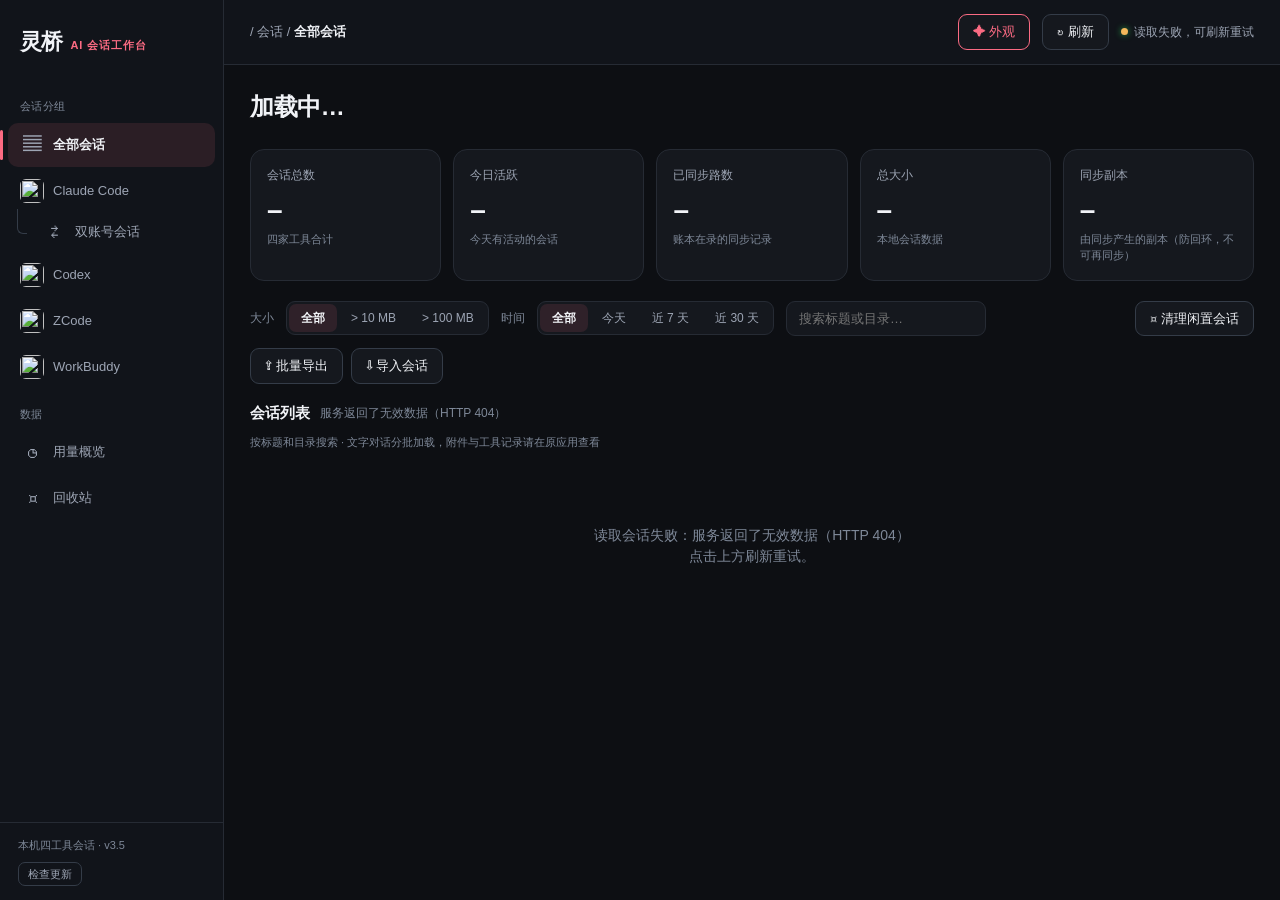
==== app/index.html @ a0358e5e "灵桥 3.5.0 公开版" ====
<!DOCTYPE html>
<html lang="zh-CN">
<head>
<meta charset="UTF-8">
<meta name="viewport" content="width=device-width, initial-scale=1.0">
<title>灵桥 · AI 会话工作台</title>
<style>
  :root {
    color-scheme: dark;
    --bg: #0d0f13; --bg2: #11141a; --card: #15181e; --card2: #1d222a;
    --border: #262b34; --border2: #343c48;
    --text: #f1f3f7; --text2: #9da5b4; --text3: #7e8898;
    --red: #fb6b83; --accent: #69aaff; --green: #52db8f; --orange: #f4b85b;
    --accent-soft: rgba(251,107,131,.11);
  }
  * { margin: 0; padding: 0; box-sizing: border-box; }
  body {
    background: var(--bg); color: var(--text);
    font: 14px/1.5 -apple-system, BlinkMacSystemFont, "SF Pro Text", "PingFang SC", "Helvetica Neue", sans-serif;
    height: 100vh; display: flex; overflow: hidden;
  }
  /* ===== 左侧导航 ===== */
  aside {
    width: 224px; flex-shrink: 0; background: var(--bg2);
    border-right: 1px solid var(--border); display: flex; flex-direction: column;
  }
  .logo {
    padding: 25px 20px 24px; font-size: 18px; font-weight: 700; letter-spacing: -.2px;
    display: flex; align-items: baseline; gap: 8px;
  }
  .logo .red { color: var(--red); font-size: 11px; font-weight: 700;
    letter-spacing: 1px; }
  .nav-sec { padding: 16px 20px 7px; font-size: 11px; color: var(--text3); letter-spacing: .4px; }
  .nav-item {
    display: flex; align-items: center; gap: 9px; margin: 1px 8px;
    padding: 10px 12px; min-height: 40px; border-radius: 10px; cursor: pointer;
    color: var(--text2); font-size: 13px; position: relative; user-select: none;
  }
  .nav-item:hover { background: var(--card); color: var(--text); }
  .nav-item.active { background: var(--accent-soft); color: var(--text); font-weight: 600; }
  .nav-item.active::before {
    content: ""; position: absolute; left: -8px; top: 7px; bottom: 7px;
    width: 3px; border-radius: 2px; background: var(--red);
  }
  .nav-item .dot { width: 7px; height: 7px; border-radius: 50%; flex-shrink: 0; }
  .nav-item .cnt { margin-left: auto; font-size: 11px; color: var(--text2); font-variant-numeric: tabular-nums; }
  .dot-claude { background: var(--orange); }
  .dot-codex { background: var(--green); }
  .dot-zcode { background: var(--accent); }
  .dot-workbuddy { background: #bf5af2; }
  .aside-foot {
    margin-top: auto; padding: 14px 18px; border-top: 1px solid var(--border);
    font-size: 11px; color: var(--text3);
  }
  .update-btn { display: block; margin-top: 8px; padding: 3px 9px; border-radius: 7px; cursor: pointer; font: inherit;
    background: transparent; color: var(--text2); border: 1px solid var(--border2); }
  .update-btn:hover { color: var(--text); border-color: var(--text2); }
  .update-btn.has-update { color: var(--red); border-color: var(--red); }
  /* ===== 用量页：与会话列表共享主题 ===== */
  #page-usage { display: none; }
  body.view-usage #page-usage { display: block; }
  body.view-usage #page-sessions { display: none; }
  #page-trash { display: none; }
  body.view-trash #page-trash { display: block; }
  body.view-trash #page-sessions, body.view-trash #page-usage { display: none; }
  /* 插件页：plugins/<文件夹>/ 里装了插件才出现 */
  #plugin-nav { display: contents; }
  .plugin-page { display: none; }
  body.view-plugin #page-sessions { display: none; }
  body.view-plugin .plugin-page.on { display: block; }
  #page-accounts { display: none; }
  body.view-accounts #page-accounts { display: block; }
  body.view-accounts #page-sessions { display: none; }
  .exp-btn { flex-shrink: 0; font-size: 12px; padding: 4px 10px; border-radius: 8px; cursor: pointer; font-family: inherit;
    background: var(--card2); color: var(--text2); border: 1px solid var(--border2); white-space: nowrap; }
  .exp-btn:hover:not(:disabled) { border-color: var(--text2); color: var(--text); }
  .exp-btn:disabled { opacity: .4; cursor: not-allowed; }
  .transfer-buttons { display: flex; gap: 8px; flex-wrap: wrap; }
  .nav-item.plugin-nav-off { opacity: .45; }
  .nav-item.nav-sub { margin-left: 30px; min-height: 32px; padding-top: 6px; padding-bottom: 6px; font-size: 12.5px; }
  .nav-item.nav-sub::after { content: ""; position: absolute; left: -13px; top: -6px; height: calc(50% + 6px); width: 9px;
    border-left: 1px solid var(--border2); border-bottom: 1px solid var(--border2); border-bottom-left-radius: 6px; }
  @media (max-width: 720px) { .nav-item.nav-sub { margin-left: 20px; } .nav-item.nav-sub::after { left: -10px; width: 6px; } }
  .tbtn.disabled { opacity: .4; cursor: not-allowed; }
  button.tbtn { font-family: inherit; }
  .detail-actions { display: flex; gap: 9px; align-items: center; padding-top: 12px; color: var(--text2); font-size: 12px; }
  .inline-error { color: #ff9f0a; font-size: 12px; margin: 8px 0; }
  .trash-row { padding: 15px 16px; display: flex; gap: 12px; align-items: center; }
  .trash-row .row-main { white-space: normal; }
  body.view-usage, body.view-usage main { background: var(--bg); }
  body.view-usage .topbar { background: var(--bg2); border-bottom-color: var(--border); }
  body.view-usage .crumb, body.view-usage .status { color: var(--text2); }
  body.view-usage .content { color: var(--text); }
  .mt-head { display: flex; align-items: center; gap: 12px; margin-bottom: 20px; }
  .mt-title { font-size: 24px; line-height: 1.3; font-weight: 700; color: var(--text); letter-spacing: -.4px; }
  .mt-upd { margin-left: auto; font-size: 11.5px; color: var(--text2); }
  .mt-refresh {
    width: 32px; height: 32px; border-radius: 9px; border: 1px solid var(--border);
    background: transparent; color: var(--red); font-size: 15px; cursor: pointer;
  }
  .mt-refresh:hover { background: var(--accent-soft); }
  .mt-tabs {
    display: flex; gap: 4px; padding: 4px; margin-bottom: 18px;
    background: var(--card); border: 1px solid var(--border); border-radius: 12px;
  }
  .mt-tab {
    flex: 1; height: 34px; border-radius: 8px; font-size: 13px; cursor: pointer;
    color: var(--text2); user-select: none; display: flex; align-items: center;
    justify-content: center; gap: 5px;
  }
  .mt-tab.active {
    background: var(--accent-soft); color: var(--text); font-weight: 600;
    box-shadow: inset 0 0 0 1px rgba(251,107,131,.22);
  }
  .mt-panel {
    background: var(--card);
    border: 1px solid var(--border); border-radius: 14px;
    padding: 16px 18px; margin-bottom: 12px;
  }
  .mt-phead { display: flex; align-items: center; gap: 6px; margin-bottom: 10px; }
  .mt-phead .p-icon { color: var(--red); font-size: 12px; }
  .mt-phead .p-title { font-size: 14px; font-weight: 600; }
  .mt-phead .p-badge {
    margin-left: auto; font-size: 11px; color: var(--text2); padding: 3px 9px;
    background: var(--card2); border-radius: 99px; white-space: nowrap;
  }
  .mt-kpis { display: grid; grid-template-columns: repeat(4, minmax(0, 1fr)); gap: 12px; margin-bottom: 18px; }
  .mt-kpi { cursor: default; min-height: 116px; margin-bottom: 0; }
  .mt-kpi .k-top { display: flex; align-items: center; gap: 4px; font-size: 12px; color: var(--text2); }
  .mt-kpi .k-icon { color: var(--red); font-size: 10.5px; }
  .mt-kpi .k-value { font-size: 28px; line-height: 1.25; font-weight: 700; margin-top: 8px;
    font-variant-numeric: tabular-nums; white-space: nowrap; }
  .mt-kpi .k-sub { font-size: 11px; color: var(--text3); margin-top: 4px; white-space: nowrap; }
  .mt-grad-text { color: var(--text); }
  .mt-strip { display: flex; gap: 2px; height: 7px; }
  .mt-strip i { display: block; height: 100%; min-width: 2px; }
  .mt-strip-wrap { border-radius: 99px; overflow: hidden; }
  .mt-mrow { margin-top: 11px; }
  .mt-mhead { display: flex; align-items: center; gap: 6px; font-size: 13px; }
  .mt-mhead .m-dot { width: 7px; height: 7px; border-radius: 50%; flex-shrink: 0; }
  .mt-mhead .m-name { font-weight: 500; overflow: hidden; text-overflow: ellipsis; white-space: nowrap; }
  .mt-src { font-size: 9.5px; border-radius: 5px; padding: 1px 6px; flex-shrink: 0;
    background: var(--card2); color: var(--text2); }
  .mt-mhead .m-val { margin-left: auto; font-variant-numeric: tabular-nums;
    font-weight: 600; white-space: nowrap; }
  .mt-mhead .m-pct { width: 42px; text-align: right; font-size: 11.5px; color: var(--text2);
    font-variant-numeric: tabular-nums; flex-shrink: 0; }
  .mt-mbody { display: flex; align-items: center; gap: 8px; margin-top: 5px; padding-left: 13px; }
  .mt-mbar { flex: 1; height: 5px; background: var(--bg); border-radius: 99px; overflow: hidden; }
  .mt-mbar i { display: block; height: 100%; border-radius: 99px; }
  .mt-msub { font-size: 11px; color: var(--text2); font-variant-numeric: tabular-nums;
    white-space: nowrap; }
  .mt-more { display: block; margin-left: auto; margin-top: 10px; font-size: 11.5px;
    color: var(--red); background: none; border: none; cursor: pointer; }
  .mt-qline { display: flex; align-items: center; gap: 8px; margin-top: 10px; cursor: pointer; }
  .mt-qline .q-label { width: 84px; font-size: 12.5px; flex-shrink: 0; }
  .mt-slim { flex: 1; height: 6px; background: var(--bg); border-radius: 99px; overflow: hidden; }
  .mt-slim i { display: block; height: 100%; border-radius: 99px;
    transition: width .5s cubic-bezier(.2,.8,.3,1); }
  .mt-qline .q-pct { width: 76px; text-align: right; font-size: 12px; font-weight: 600;
    font-variant-numeric: tabular-nums; flex-shrink: 0; }
  .mt-qline .q-reset { width: 118px; text-align: right; font-size: 11px; color: var(--text2);
    flex-shrink: 0; white-space: nowrap; overflow: hidden; text-overflow: ellipsis; }
  .mt-inf { height: 6px; border-radius: 99px; flex: 1;
    background: linear-gradient(90deg,#7c5cff,#ff3d7f,#ff9ec4); }
  .mt-chips { display: flex; gap: 6px; flex-wrap: wrap; margin-bottom: 9px; }
  .mt-chip {
    font-size: 12.5px; color: var(--text2); padding: 6px 12px; border-radius: 9px;
    border: 1px solid var(--border); background: transparent; cursor: pointer;
  }
  .mt-chip.active {
    background: var(--accent-soft); color: var(--text); font-weight: 600;
    border-color: rgba(251,107,131,.28);
  }
  .mt-monthpick { display: flex; align-items: center; gap: 10px; font-size: 13px;
    font-weight: 600; margin-bottom: 9px; font-variant-numeric: tabular-nums; }
  .mt-monthpick button {
    width: 28px; height: 28px; border-radius: 8px; border: 1px solid var(--border);
    background: transparent; color: var(--red); cursor: pointer; font-size: 12px;
  }
  .mt-monthpick button:disabled { opacity: .3; cursor: default; }
  .mt-stat-big { font-size: 24px; font-weight: 700; font-variant-numeric: tabular-nums; }
  .mt-stat-lbl { font-size: 11px; color: var(--text2); }
  .mt-stat-row { display: flex; gap: 18px; align-items: baseline; flex-wrap: wrap; }
  .mt-stat-v { font-size: 15px; font-weight: 600; font-variant-numeric: tabular-nums; }
  .mt-dim { color: var(--text2); }
  .mt-note { font-size: 11px; color: var(--text3); margin-top: 8px; }
  .mt-table { width: 100%; border-collapse: collapse; margin-top: 6px; font-size: 13px; }
  .mt-table td { padding: 7px 0; border-bottom: 1px solid rgba(255,255,255,.055); }
  .mt-table td:last-child { text-align: right; color: var(--text2); font-variant-numeric: tabular-nums; }
  .mt-table tr:last-child td { border: 0; }
  .mt-two { display: grid; grid-template-columns: minmax(0, 1fr) minmax(0, 1fr); gap: 12px; align-items: stretch; }
  .mt-two .mt-panel { margin-bottom: 0; height: 100%; }
  /* 热力图 */
  .mt-heat { overflow-x: auto; }
  .mt-heat-inner { display: inline-flex; gap: 2px; }
  .mt-heat-wlabel { display: flex; flex-direction: column; gap: 2px; margin-right: 2px; }
  .mt-heat-wlabel span { height: 11px; font-size: 9.5px; color: var(--text2); line-height: 11px; }
  .mt-heat-col { display: flex; flex-direction: column; gap: 2px; }
  .mt-heat-cell { width: 11px; height: 11px; border-radius: 2px; background: rgba(255,255,255,.05); }
  .mt-heat-mlabels { display: inline-flex; gap: 2px; margin-bottom: 4px; }
  .mt-heat-mlabels span { width: 13px; font-size: 10px; color: var(--text2); }
  /* 柱状/曲线 */
  .mt-bars { display: flex; align-items: flex-end; gap: 2px; height: 118px; }
  .mt-bars .bar { flex: 1; border-radius: 2px 2px 0 0; min-height: 2px; cursor: pointer;
    background: rgba(251,107,131,.38); position: relative; }
  .mt-bars .bar:hover { background: rgba(251,107,131,.65); }
  .mt-bars .bar.sel { background: linear-gradient(180deg,var(--red),var(--red)); }
  .mt-bars .bar.today { outline: 1px solid rgba(255,255,255,.5); }
  .mt-hours { display: flex; align-items: flex-end; gap: 2px; height: 82px; }
  .mt-hours .bar { flex: 1; border-radius: 2px 2px 0 0; min-height: 2px;
    background: rgba(251,107,131,.48); }
  .mt-dayhead { display: flex; align-items: center; gap: 7px; }
  .mt-dayhead .d-date { font-size: 15px; font-weight: 600; font-variant-numeric: tabular-nums; }
  .mt-dayhead .d-wd { font-size: 12.5px; color: var(--text2); }
  .mt-today-pill {
    font-size: 11px; font-weight: 600; color: #fff; padding: 2px 7px; border-radius: 99px;
    background: var(--accent-soft); color: var(--red);
  }
  .mt-iconbtn {
    width: 26px; height: 26px; border-radius: 8px; border: 1px solid var(--border);
    background: transparent; color: var(--red); cursor: pointer;
  }
  .mt-iconbtn:disabled { opacity: .35; cursor: default; }
  .mt-parts { display: flex; flex-direction: column; gap: 4px; }
  .mt-part { display: flex; align-items: center; gap: 6px; font-size: 11.5px; color: var(--text2); }
  .mt-part .dot { width: 6px; height: 6px; border-radius: 50%; }
  .mt-part b { color: var(--text); font-variant-numeric: tabular-nums; min-width: 52px;
    text-align: right; margin-left: auto; }
  .mt-legend { display: flex; gap: 10px; font-size: 11px; color: var(--text2); margin-top: 6px; }
  .mt-legend .dot { display: inline-block; width: 6px; height: 6px; border-radius: 50%;
    margin-right: 4px; }
  .mt-divider { border: 0; border-top: 1px solid var(--border); margin: 4px 0; }
  .mt-wrow { margin-top: 13px; }
  .mt-whead { display: flex; align-items: baseline; gap: 6px; font-size: 13px; }
  .mt-whead .w-remain { font-size: 11px; color: var(--text2); }
  .mt-whead .w-pct { margin-left: auto; font-weight: 600; font-variant-numeric: tabular-nums; }
  .mt-whead .w-pct.inf { color: #6bccf2; }
  .mt-wrow .mt-slim { margin-top: 5px; }
  .mt-wfoot { display: flex; justify-content: space-between; font-size: 11px; color: var(--text2);
    margin-top: 4px; }
  .mt-plan {
    font-size: 11px; color: var(--text2); padding: 3px 9px; border-radius: 7px;
    background: var(--card2);
  }
  details.mt-det summary { cursor: pointer; color: var(--text2); font-size: 12px; margin-top: 8px; }
  /* ===== 主区 ===== */
  main { flex: 1; display: flex; flex-direction: column; min-width: 0; }
  .topbar {
    display: flex; align-items: center; gap: 14px; padding: 14px 26px; min-height: 60px;
    border-bottom: 1px solid var(--border); background: var(--bg2); flex-shrink: 0;
  }
  .crumb { font-size: 13px; color: var(--text2); }
  .crumb b { color: var(--text); font-weight: 600; }
  .top-right { margin-left: auto; display: flex; align-items: center; gap: 12px; }
  .btn {
    background: var(--card); border: 1px solid var(--border2); color: var(--text);
    border-radius: 9px; padding: 7px 14px; font-size: 13px; cursor: pointer;
  }
  .btn:hover { background: var(--card2); }
  .status { font-size: 12px; color: var(--text2); display: flex; align-items: center; gap: 6px; }
  .status .ok { width: 7px; height: 7px; border-radius: 50%; background: var(--green);
    box-shadow: 0 0 6px rgba(48,209,88,.7); }
  .usage-settings-form { display:grid; gap:10px; max-height:360px; overflow:auto; }
  .usage-provider-row { display:grid; grid-template-columns:110px 1fr; gap:10px; align-items:center; }
  .usage-provider-row label { color:var(--text); font-size:12px; }
  .usage-provider-row input { width:100%; background:var(--card); color:var(--text); border:1px solid var(--border2); border-radius:8px; padding:8px 10px; font:inherit; }
  .usage-provider-row small { grid-column:2; color:var(--text3); font-size:11px; margin-top:-6px; }
  .usage-settings-note { color:var(--text2); font-size:11px; line-height:1.6; margin-top:9px; }
  /* 内容滚动区 */
  .content { flex: 1; overflow-y: auto; padding: 26px 26px 40px; }
  .headline { font-size: 24px; line-height: 1.3; font-weight: 700; letter-spacing: -.4px; }
  .headline .num { font-variant-numeric: tabular-nums; }
  .subline { font-size: 12px; color: var(--text2); margin: 7px 0 20px; }
  .subline b { color: var(--text); }
  /* KPI 卡片墙 */
  #page-sessions { display: grid; grid-template-columns: repeat(5, minmax(0, 1fr)); column-gap: 12px; align-items: start; }
  #page-sessions > :not(.kpis) { grid-column: 1 / -1; }
  .kpis, .kpis.row2 { display: contents; }
  .kpi {
    background: var(--card); border: 1px solid var(--border); border-radius: 14px;
    padding: 16px 16px; min-height: 116px; min-width: 0;
  }
  .kpi .k-label { font-size: 12px; color: var(--text2); display: flex; align-items: center; gap: 7px; }
  .kpi .k-label .dot { width: 7px; height: 7px; border-radius: 50%; }
  .kpi .k-value { font-size: 28px; line-height: 1.25; font-weight: 700; margin-top: 8px; white-space: nowrap;
    font-variant-numeric: tabular-nums; }
  .kpi .k-sub { font-size: 11px; line-height: 1.45; color: var(--text3); margin-top: 5px; overflow: hidden; display: -webkit-box; -webkit-box-orient: vertical; -webkit-line-clamp: 2; }
  /* 筛选行 */
  .filters { display: flex; align-items: center; gap: 12px; flex-wrap: wrap;
    margin: 20px 0 14px; }
  .filters label { font-size: 12px; color: var(--text3); }
  .chips { display: inline-flex; background: var(--card); border: 1px solid var(--border);
    border-radius: 9px; padding: 2px; gap: 2px; }
  .chip {
    padding: 5px 12px; border-radius: 7px; font-size: 12px; cursor: pointer;
    color: var(--text2); user-select: none; white-space: nowrap;
  }
  .chip.active { background: var(--accent-soft); color: var(--text); font-weight: 600; }
  .search input {
    background: var(--card); color: var(--text); border: 1px solid var(--border);
    border-radius: 9px; padding: 7px 12px; font-size: 13px; outline: none; width: 200px;
  }
  .search input:focus { border-color: var(--red); box-shadow: 0 0 0 3px var(--accent-soft); }
  /* 会话列表 */
  .sec-title { font-size: 15px; font-weight: 700; margin: 4px 0 10px;
    display: flex; align-items: center; gap: 10px; }
  .sec-title .hint { font-size: 12px; color: var(--text3); font-weight: 400; }
  .group-label { font-size: 11px; color: var(--text3); padding: 10px 4px 4px; }
  .row {
    background: var(--card); border: 1px solid var(--border); border-radius: 12px;
    margin: 8px 0; overflow: hidden; transition: border-color .15s ease;
  }
  .row.mirror { opacity: .5; }
  .row-head {
    display: flex; align-items: center; gap: 12px; padding: 14px 16px; cursor: pointer;
  }
  .row:hover { border-color: var(--border2); }
  .row-head:hover { background: rgba(255,255,255,.02); }
  .tool-badge {
    flex-shrink: 0; font-size: 11px; padding: 2px 8px; border-radius: 6px; font-weight: 600;
  }
  .tb-claude { background: rgba(255,159,10,.15); color: var(--orange); }
  .tb-codex  { background: rgba(48,209,88,.15); color: var(--green); }
  .tb-zcode  { background: rgba(10,132,255,.15); color: var(--accent); }
  .tb-workbuddy { background: rgba(191,90,242,.15); color: #bf5af2; }
  .row-main { flex: 1; min-width: 0; }
  .row-title { font-size: 14px; font-weight: 600; white-space: nowrap;
    overflow: hidden; text-overflow: ellipsis; }
  .row-sub { font-size: 12px; color: var(--text3); margin-top: 2px;
    white-space: nowrap; overflow: hidden; text-overflow: ellipsis; }
  .sync-to { display: flex; align-items: center; gap: 6px; flex-shrink: 0; }
  .sync-to .lbl { font-size: 12px; color: var(--text3); }
  .tbtn {
    font-size: 12px; padding: 4px 11px; border-radius: 8px; cursor: pointer;
    background: var(--card2); color: var(--text2); border: 1px solid var(--border2);
    display: flex; align-items: center; gap: 5px; user-select: none;
  }
  .tbtn:hover:not(.done):not(.busy) { border-color: var(--text2); color: var(--text); }
  .tbtn .dot { width: 7px; height: 7px; border-radius: 50%; }
  .tbtn.done {
    background: rgba(48,209,88,.12); color: var(--green);
    border-color: rgba(48,209,88,.35); cursor: default;
  }
  .tbtn.busy { opacity: .6; cursor: wait; }
  .mirror-tag {
    font-size: 11px; color: var(--text3); border: 1px dashed var(--border2);
    padding: 3px 9px; border-radius: 8px; flex-shrink: 0;
  }
  .row-size { font-size: 12px; color: var(--text2); width: 76px; text-align: right;
    flex-shrink: 0; font-variant-numeric: tabular-nums; }
  .del-btn {
    flex-shrink: 0; width: 28px; height: 28px; border-radius: 8px; border: none;
    background: transparent; color: var(--text3); font-size: 14px; cursor: pointer;
    display: flex; align-items: center; justify-content: center;
  }
  .del-btn:hover { background: rgba(255,69,58,.14); color: #ff453a; }
  /* 详情 */
  .detail { border-top: 1px solid var(--border); padding: 14px 16px; display: none;
    max-height: 480px; overflow-y: auto; background: var(--bg2); }
  .row.open .detail { display: block; }
  .bubble { max-width: 82%; margin: 8px 0; padding: 9px 13px; border-radius: 14px;
    font-size: 13px; white-space: pre-wrap; word-break: break-word; }
  .bubble.user { margin-left: auto; background: #27354b; color: var(--text);
    border-bottom-right-radius: 4px; }
  .bubble.ai { margin-right: auto; background: var(--card2); color: var(--text);
    border-bottom-left-radius: 4px; }
  .bubble .who { font-size: 11px; opacity: .7; margin-bottom: 3px; }
  .bubble pre { background: rgba(0,0,0,.35); border-radius: 8px; padding: 8px;
    overflow-x: auto; font-size: 12px; margin: 6px 0; white-space: pre-wrap; }
  .loading { color: var(--text3); font-size: 13px; padding: 24px; text-align: center; }
  .empty { text-align: center; color: var(--text3); padding: 60px 0; font-size: 14px; }
  /* toast */
  #toast {
    position: fixed; left: 50%; bottom: 34px; transform: translateX(-50%);
    background: var(--card2); border: 1px solid var(--border2); color: var(--text);
    padding: 10px 20px; border-radius: 12px; font-size: 13px; z-index: 60;
    display: none; max-width: 80vw;
  }
  #toast.ok { border-color: rgba(48,209,88,.5); }
  #toast.err { border-color: rgba(255,69,58,.6); }
  /* 删除确认弹窗 */
  .modal-mask {
    position: fixed; inset: 0; background: rgba(0,0,0,.55); display: none;
    align-items: center; justify-content: center; z-index: 70;
  }
  .modal-mask.show { display: flex; }
  .modal {
    background: var(--card); border: 1px solid var(--border2); border-radius: 14px;
    width: 460px; max-width: 92vw; padding: 20px 22px;
  }
  .modal h3 { font-size: 15px; margin-bottom: 10px; }
  .modal .m-body { font-size: 13px; color: var(--text2); line-height: 1.7; }
  .modal .m-body b { color: var(--text); }
  .modal .m-warn {
    margin-top: 10px; font-size: 12px; color: #ff9f0a;
    background: rgba(255,159,10,.08); border-radius: 8px; padding: 8px 10px;
  }
  .modal .m-actions { margin-top: 16px; display: flex; justify-content: flex-end; gap: 10px; }
  .btn.danger { background: #ff453a; border-color: #ff453a; color: #fff; }
  .btn.danger:hover { filter: brightness(1.1); }

  /* Shared interaction and compact layouts */
  button, input { font: inherit; }
  button, .nav-item, .chip, .mt-tab, .mt-chip { transition: background .15s ease, border-color .15s ease, color .15s ease; }
  button:focus-visible, .nav-item:focus-visible, .chip:focus-visible, .mt-tab:focus-visible { outline: 2px solid var(--red); outline-offset: 3px; }
  .mt-tab:hover:not(.active), .mt-chip:hover:not(.active), .mt-iconbtn:hover:not(:disabled), .mt-monthpick button:hover:not(:disabled) { background: var(--card2); color: var(--text); }
  .mt-kpi[onclick]:hover { border-color: var(--border2); background: var(--card2); }
  .mt-mrow { margin-top: 15px; }
  .mt-phead { margin-bottom: 13px; }
  .mt-qline { margin-top: 14px; }
  .mt-more { padding: 4px 0; }
  .mt-refresh, .mt-monthpick button, .mt-iconbtn { background: var(--card); color: var(--text2); }
  .mt-note { line-height: 1.6; }
  .content::-webkit-scrollbar, .detail::-webkit-scrollbar { width: 7px; }
  .content::-webkit-scrollbar-thumb, .detail::-webkit-scrollbar-thumb { background: var(--border2); border-radius: 10px; border: 2px solid var(--bg); }
  .content::-webkit-scrollbar-track, .detail::-webkit-scrollbar-track { background: transparent; }
  @media (max-width: 1180px) {
    #page-sessions { grid-template-columns: repeat(3, minmax(0, 1fr)); row-gap: 12px; }
    #page-sessions > .headline, #page-sessions > .subline { margin-bottom: 0; }
    #page-sessions > .subline { margin-top: 0; margin-bottom: 8px; }
    #page-sessions > .filters { margin-top: 8px; margin-bottom: 0; }
    .sync-to { gap: 4px; }
    .sync-to .lbl { display: none; }
    .tbtn { padding: 5px 8px; }
  }
  @media (max-width: 960px) {
    aside { width: 196px; }
    .logo { padding-left: 16px; font-size: 16px; gap: 6px; }
    .content { padding: 22px 20px 36px; }
    .topbar { padding: 14px 20px; }
    .headline, .mt-title { font-size: 22px; }
    .mt-kpis { grid-template-columns: repeat(2, minmax(0, 1fr)); }
    .mt-two { grid-template-columns: 1fr; }
    .row-head { flex-wrap: wrap; gap: 9px; }
    .row-main { flex-basis: calc(100% - 140px); }
    .sync-to { margin-left: auto; }
    .mt-qline .q-reset { width: 100px; }
    .mt-src { max-width: 76px; overflow: hidden; text-overflow: ellipsis; }
  }
  @media (max-width: 720px) {
    aside { width: 166px; }
    .logo { flex-wrap: wrap; gap: 3px 7px; }
    .nav-item { font-size: 12px; gap: 7px; padding-left: 8px; padding-right: 8px; }
    .aside-foot { padding: 12px; font-size: 10px; }
    .content { padding: 18px 16px 30px; }
    .topbar { padding: 12px 16px; gap: 8px; }
    .top-right { gap: 8px; }
    .status { font-size: 11px; }
    #page-sessions { grid-template-columns: repeat(2, minmax(0, 1fr)); }
    .kpi, .mt-panel { padding: 14px; }
    .kpi .k-value, .mt-kpi .k-value { font-size: 25px; }
    .filters { gap: 8px; }
    .search, .search input { width: 100%; }
    .mt-head { gap: 8px; }
    .mt-upd { font-size: 10px; }
    .mt-tab { font-size: 12px; }
    .mt-qline { flex-wrap: wrap; gap: 6px; }
    .mt-qline .q-label { width: 96px; }
    .mt-qline .q-reset { width: auto; margin-left: auto; }
    .mt-mhead { flex-wrap: wrap; font-size: 12px; gap: 5px; }
    .mt-msub { font-size: 10px; }
    .mt-mhead .m-pct { width: 32px; }
  }

  .brand-icon { display: inline-block; width: 20px; height: 20px; object-fit: contain; flex-shrink: 0; vertical-align: middle; border-radius: 5px; }
  .nav-item > .brand-icon { width: 24px; height: 24px; border-radius: 6px; }
  .tool-badge { display: inline-flex; align-items: center; gap: 7px; color: var(--text2); background: var(--card2); border: 1px solid var(--border); }
  .tool-badge .brand-icon { width: 19px; height: 19px; }
  .tbtn { display: inline-flex; align-items: center; gap: 6px; }
  .tbtn .brand-icon { width: 17px; height: 17px; border-radius: 4px; }
  .crumb b { display: inline-flex; align-items: center; gap: 7px; color: var(--text); }
  .crumb .brand-icon { width: 18px; height: 18px; }
  .mt-mhead .brand-icon { width: 21px; height: 21px; }
  .mt-qline .q-label { width: 142px; display: inline-flex; align-items: center; gap: 8px; }
  .mt-chip { display: inline-flex; align-items: center; gap: 7px; }
  .mt-chip .brand-icon { width: 18px; height: 18px; }
  .mt-src { display: inline-flex; align-items: center; gap: 4px; }
  .mt-src .brand-icon { width: 12px; height: 12px; border-radius: 3px; }
  .nav-symbol { width: 24px; height: 24px; display: inline-flex; align-items: center; justify-content: center; color: var(--text2); font-size: 18px; }
  .hint-note { font-size: 11px; color: var(--text3); margin: 0 0 14px; }
  .mt-mbody { padding-left: 27px; }
  .kpi { height: 132px; }
  @media (max-width: 960px) { .mt-qline .q-label { width: 128px; } }

  /* ===== 灵桥外观系统：五套皮肤 + 四档字体 ===== */
  :root[data-theme="ocean"] { --bg:#0c131b; --bg2:#101b26; --card:#14222e; --card2:#1c3040; --border:#263b4c; --border2:#3b566a; --text:#eef8ff; --text2:#9eb9c9; --text3:#718d9e; --red:#62c7ff; --accent:#8dd3ff; --green:#6be4b2; --orange:#ffd176; --accent-soft:rgba(98,199,255,.14); }
  :root[data-theme="mint"] { --bg:#0d1514; --bg2:#101d1b; --card:#14221f; --card2:#1d332d; --border:#29443b; --border2:#41685a; --text:#f0fbf4; --text2:#a2c0b1; --text3:#759588; --red:#73d6a6; --accent:#91dfc0; --green:#73d6a6; --orange:#f0c46e; --accent-soft:rgba(115,214,166,.14); }
  :root[data-theme="lavender"] { --bg:#12101a; --bg2:#191522; --card:#211b2d; --card2:#30273f; --border:#413653; --border2:#604d77; --text:#faf7ff; --text2:#b6a9c7; --text3:#887b9b; --red:#c49aff; --accent:#9db8ff; --green:#72ddba; --orange:#f3c978; --accent-soft:rgba(196,154,255,.15); }
  :root[data-theme="cream"] { color-scheme:light; --bg:#f5f7fb; --bg2:#edf1f7; --card:#ffffff; --card2:#f0f3f8; --border:#dce3ed; --border2:#c4cfdd; --text:#202631; --text2:#647083; --text3:#8a95a5; --red:#df637d; --accent:#6489dc; --green:#269b70; --orange:#bd7e24; --accent-soft:rgba(223,99,125,.12); }
  :root[data-font="round"] body { font-family:"Yuanti SC","Arial Rounded MT Bold",-apple-system,sans-serif; }
  :root[data-font="modern"] body { font-family:"Avenir Next","PingFang SC","Hiragino Sans GB",sans-serif; }
  :root[data-font="hand"] body { font-family:"Kaiti SC","STKaiti","Noteworthy",serif; }
  :root[data-font="system"] body { font-family:-apple-system,BlinkMacSystemFont,"SF Pro Text","PingFang SC","Helvetica Neue",sans-serif; }
  .brand-word { font-size:22px; letter-spacing:-.8px; }
  .appearance-btn { color:var(--red); border-color:var(--red); }
  .appearance-btn:hover { background:var(--accent-soft); }
  .appearance-mask { position:fixed; inset:0; z-index:80; display:none; align-items:center; justify-content:center; background:rgba(5,8,12,.62); backdrop-filter:blur(10px); }
  .appearance-mask.show { display:flex; }
  .appearance-card { width:min(680px,calc(100vw - 36px)); max-height:calc(100vh - 48px); overflow:auto; padding:24px; border-radius:22px; border:1px solid var(--border2); background:var(--bg2); box-shadow:0 22px 80px rgba(0,0,0,.42); }
  .appearance-head { display:flex; align-items:flex-start; gap:14px; margin-bottom:20px; }
  .appearance-head h2 { font-size:22px; letter-spacing:-.4px; }
  .appearance-head p { color:var(--text2); font-size:12px; margin-top:4px; }
  .appearance-close { margin-left:auto; border:1px solid var(--border); background:var(--card); color:var(--text2); width:32px; height:32px; border-radius:10px; cursor:pointer; }
  .appearance-section { margin-top:20px; }
  .appearance-section h3 { font-size:12px; color:var(--text2); margin-bottom:10px; letter-spacing:.3px; }
  .appearance-grid { display:grid; grid-template-columns:repeat(5,minmax(0,1fr)); gap:9px; }
  .font-grid { grid-template-columns:repeat(4,minmax(0,1fr)); }
  .appearance-option { min-height:76px; text-align:left; padding:12px; border:1px solid var(--border); border-radius:14px; background:var(--card); color:var(--text); cursor:pointer; }
  .appearance-option:hover { border-color:var(--red); transform:translateY(-1px); }
  .appearance-option.selected { border-color:var(--red); box-shadow:0 0 0 2px var(--accent-soft); background:var(--accent-soft); }
  .theme-swatch { display:flex; gap:4px; margin-bottom:10px; }
  .theme-swatch i { width:18px; height:18px; border-radius:7px; border:1px solid rgba(255,255,255,.18); }
  .appearance-option strong { display:block; font-size:12px; }
  .appearance-option small { display:block; margin-top:3px; color:var(--text3); font-size:10px; }
  .font-sample { font-size:20px; line-height:1.1; margin-bottom:8px; color:var(--red); }
  .appearance-foot { margin-top:20px; padding-top:14px; border-top:1px solid var(--border); color:var(--text3); font-size:11px; }
  :root[data-theme="cream"] .appearance-mask { background:rgba(25,32,45,.28); }
  :root[data-theme="cream"] .bubble.user { background:#e2ecff; color:#202631; }
  :root[data-theme="cream"] .detail { background:#f0f3f8; }
  @media (max-width:800px) { .appearance-grid { grid-template-columns:repeat(3,minmax(0,1fr)); } .font-grid { grid-template-columns:repeat(2,minmax(0,1fr)); } }

  .brand-placeholder { display:inline-flex; align-items:center; justify-content:center; width:18px; height:18px; border-radius:5px; background:var(--card2); color:var(--text2); font-size:12px; flex-shrink:0; }
  .cleanup-button { margin-left:auto; white-space:nowrap; }
  .cleanup-card { width:min(800px,calc(100vw - 32px)); max-height:calc(100vh - 40px); display:flex; flex-direction:column; overflow:hidden; border:1px solid var(--border2); background:var(--bg2); border-radius:20px; box-shadow:0 24px 90px rgba(0,0,0,.45); }
  .cleanup-head { display:flex; align-items:flex-start; gap:12px; flex:0 0 auto; padding:24px 24px 14px; background:var(--bg2); border-bottom:1px solid var(--border); }
  .cleanup-head h3 { font-size:20px; line-height:1.4; }
  .cleanup-head p { color:var(--text2); font-size:12px; margin-top:5px; }
  .cleanup-head .appearance-close { flex-shrink:0; }
  .cleanup-scroll { flex:1 1 auto; min-height:0; overflow:auto; padding:0 24px 18px; }
  .cleanup-controls { display:flex; gap:18px; flex-wrap:wrap; margin:14px 0 18px; }
  .cleanup-controls label { display:flex; flex-direction:column; gap:6px; color:var(--text2); font-size:12px; flex:1; min-width:190px; }
  .cleanup-controls select { background:var(--card); color:var(--text); border:1px solid var(--border2); border-radius:10px; padding:10px 12px; font:inherit; width:100%; }
  .cleanup-summary { padding:14px 16px; border:1px solid var(--border); background:var(--card); border-radius:12px; font-size:13px; line-height:1.65; margin-bottom:12px; }
  .cleanup-summary strong { font-size:17px; color:var(--text); }
  .cleanup-summary small { display:block; color:var(--text2); margin-top:4px; }
  .cleanup-items { max-height:280px; overflow:auto; border:1px solid var(--border); border-radius:12px; }
  .cleanup-selection { display:flex; align-items:center; gap:8px; flex-wrap:wrap; margin:0 0 10px; color:var(--text2); font-size:12px; }
  .cleanup-selection strong { color:var(--text); }
  .cleanup-select-all-label { display:flex; align-items:center; gap:5px; cursor:pointer; }
  .cleanup-select-all-label input { width:16px; height:16px; accent-color:var(--red); }
  .cleanup-selection .btn { padding:5px 9px; font-size:11px; }
  .cleanup-item { display:flex; gap:10px; align-items:center; padding:12px 14px; border-bottom:1px solid var(--border); font-size:12px; cursor:pointer; }
  .cleanup-item:hover { background:var(--accent-soft); }
  .cleanup-item:has(input:focus-visible) { outline:2px solid var(--red); outline-offset:-2px; }
  .cleanup-item input { width:16px; height:16px; flex:0 0 auto; accent-color:var(--red); }
  .cleanup-item:last-child { border-bottom:0; }
  .cleanup-item .cleanup-item-main { flex:1; min-width:0; }
  .cleanup-item-title { display:block; color:var(--text); overflow-wrap:anywhere; }
  .cleanup-item-meta { display:block; color:var(--text2); margin-top:3px; overflow-wrap:anywhere; }
  .cleanup-item-size { color:var(--text2); white-space:nowrap; }
  .cleanup-skipped { margin-top:12px; color:var(--text2); font-size:12px; }
  .cleanup-skipped summary { cursor:pointer; padding:5px 0; }
  .cleanup-skipped .cleanup-items { max-height:160px; margin-top:6px; }
  .cleanup-note { color:var(--text2); font-size:12px; line-height:1.65; padding:12px 0 0; }
  .cleanup-auto { margin:-4px 0 16px; padding:12px 14px; border:1px solid var(--border); border-radius:12px; background:var(--card); font-size:12.5px; line-height:1.7; color:var(--text2); }
  .cleanup-auto[hidden] { display:none; }
  .cleanup-auto label { display:flex; align-items:center; gap:8px; color:var(--text); cursor:pointer; font-size:13px; }
  .cleanup-auto input { width:16px; height:16px; accent-color:var(--red); }
  .cleanup-auto small { display:block; color:var(--text2); }
  .cleanup-actions { display:flex; flex-wrap:wrap; align-items:center; justify-content:flex-end; gap:9px; flex:0 0 auto; margin-top:0; padding:16px 24px 24px; border-top:1px solid var(--border); background:var(--bg2); }
  .cleanup-progress { width:100%; height:8px; accent-color:var(--red); margin:12px 0 3px; }
  .cleanup-status { min-height:22px; margin-top:8px; color:var(--text2); font-size:12px; }
  .cleanup-actions .btn:disabled { opacity:.45; cursor:not-allowed; }
  @media (max-width:600px) { .cleanup-head { padding:16px 16px 12px; } .cleanup-scroll { padding:0 16px 14px; } .cleanup-actions { padding:12px 16px 16px; } .cleanup-controls { gap:10px; } .cleanup-button { margin-left:0; } }


  .mt-tab.active, .mt-chip.active { border-color:var(--red); box-shadow:inset 0 0 0 1px var(--red); }
  .mt-bars .bar, .mt-hours .bar { background:var(--red); opacity:.42; }
  .mt-bars .bar:hover, .mt-bars .bar.sel { background:var(--red); opacity:1; }
  :root[data-theme="cream"] .appearance-option small, :root[data-theme="cream"] .hint-note, :root[data-theme="cream"] .row-sub { color:var(--text2); }
</style>
</head>
<body>
<aside>
  <div class="logo"><span class="brand-word">灵桥</span><span class="red">AI 会话工作台</span></div>
  <div class="nav-sec">会话分组</div>
  <div class="nav-item active" data-g="all"><span class="nav-symbol" aria-hidden="true">▤</span>全部会话 <span class="cnt"></span></div>
  <div class="nav-item" data-g="claude"><img class="brand-icon" src="/assets/icons/claude.png" alt="" aria-hidden="true">Claude Code <span class="cnt"></span></div>
  <div class="nav-item nav-sub" data-g="accounts" title="Claude Code 双账号会话：切账号后把另一个账号的会话补过来"><span class="nav-symbol" aria-hidden="true">⇄</span>双账号会话</div>
  <div class="nav-item" data-g="codex"><img class="brand-icon" src="/assets/icons/codex.png" alt="" aria-hidden="true">Codex <span class="cnt"></span></div>
  <div class="nav-item" data-g="zcode"><img class="brand-icon" src="/assets/icons/zcode.png" alt="" aria-hidden="true">ZCode <span class="cnt"></span></div>
  <div class="nav-item" data-g="workbuddy"><img class="brand-icon" src="/assets/icons/workbuddy.png" alt="" aria-hidden="true">WorkBuddy <span class="cnt"></span></div>
  <div class="nav-sec">数据</div>
  <div class="nav-item" data-g="usage"><span class="nav-symbol" aria-hidden="true">◷</span>用量概览</div>
  <div class="nav-item" data-g="trash"><span class="nav-symbol" aria-hidden="true">⌑</span>回收站</div>
  <div id="plugin-nav"></div>
  <div class="aside-foot" id="aside-foot">本机四工具会话 · v3.5<button class="update-btn" id="update-button" title="看看 GitHub 上灵桥和插件有没有新版本">检查更新</button></div>
</aside>

<main>
  <div class="topbar">
    <div class="crumb" id="crumb">/ 会话 / <b>全部会话</b></div>
    <div class="top-right">
      <button class="btn appearance-btn" id="appearance-button">✦ 外观</button><button class="btn" id="btn-refresh">↻ 刷新</button>
      <div class="status" id="service-status"><span class="ok"></span><span id="service-status-text">连接服务…</span></div>
    </div>
  </div>

  <div class="content">
    <div id="page-sessions">
    <div class="headline" id="headline">加载中…</div>
    <div class="subline" id="subline"></div>

    <div class="kpis">
      <div class="kpi"><div class="k-label">会话总数</div>
        <div class="k-value" id="k-total">–</div>
        <div class="k-sub" id="k-total-sub">四家工具合计</div></div>
      <div class="kpi"><div class="k-label">今日活跃</div>
        <div class="k-value" id="k-today">–</div>
        <div class="k-sub">今天有活动的会话</div></div>
      <div class="kpi"><div class="k-label">已同步路数</div>
        <div class="k-value" id="k-synced">–</div>
        <div class="k-sub">账本在录的同步记录</div></div>
    </div>
    <div class="kpis row2">
      <div class="kpi"><div class="k-label">总大小</div>
        <div class="k-value" id="k-size">–</div>
        <div class="k-sub" id="k-size-sub">本地会话数据</div></div>
      <div class="kpi"><div class="k-label">同步副本</div>
        <div class="k-value" id="k-mirror">–</div>
        <div class="k-sub">由同步产生的副本（防回环，不可再同步）</div></div>
    </div>

    <div class="filters">
      <label>大小</label>
      <div class="chips" id="f-size">
        <div class="chip active" data-v="0">全部</div>
        <div class="chip" data-v="10">&gt; 10 MB</div>
        <div class="chip" data-v="100">&gt; 100 MB</div>
      </div>
      <label>时间</label>
      <div class="chips" id="f-time">
        <div class="chip active" data-v="0">全部</div>
        <div class="chip" data-v="1">今天</div>
        <div class="chip" data-v="7">近 7 天</div>
        <div class="chip" data-v="30">近 30 天</div>
      </div>
      <div class="search"><input id="f-q" type="search" placeholder="搜索标题或目录…"></div>
      <button class="btn cleanup-button" id="cleanup-button">⌑ 清理闲置会话</button>
      <div class="transfer-buttons"><button class="btn" id="transfer-batch" title="把当前列表里的会话勾选后打成一个压缩包">⇪ 批量导出</button><button class="btn" id="transfer-import" title="导入另一台电脑的灵桥导出的会话压缩包">⇩ 导入会话</button></div>
    </div>

    <div class="sec-title">会话列表 <span class="hint" id="list-hint"></span></div>
    <div class="hint-note">按标题和目录搜索 · 文字对话分批加载，附件与工具记录请在原应用查看</div>
    <div id="list"><div class="loading">正在读取四家工具的会话…</div></div>
    </div>

    <div id="page-usage">
      <div class="mt-head">
        <div class="mt-title">用量概览</div>
        <div class="mt-upd" id="mt-upd">载入中…</div>
        <button class="btn" id="mt-settings" title="配置额度来源">⚙ 额度设置</button>
        <button class="mt-refresh" id="mt-refresh" title="立即刷新">↻</button>
      </div>
      <div class="mt-tabs" id="mt-tabs"></div>
      <div id="mt-error" class="inline-error" role="status"></div>
      <div id="mt-body"><div class="mt-panel mt-dim">统计中…</div></div>
    </div>
    <div id="page-trash">
      <div class="headline">回收站</div>
      <div class="subline">恢复会话文件、已备份的库记录与关联同步账本。缺少必要备份的旧删除记录会显示原因。</div>
      <div id="trash-list"><div class="loading">正在读取回收站…</div></div>
    </div>
    <div id="plugin-pages"></div>
    <div id="page-accounts"></div>
  </div>
</main>

<div class="modal-mask" id="usage-settings-modal" role="dialog" aria-modal="true" aria-labelledby="usage-settings-title">
  <div class="modal">
    <h3 id="usage-settings-title">额度来源设置</h3>
    <div class="usage-settings-form" id="usage-provider-form"><div class="loading">正在读取配置状态…</div></div>
    <div class="usage-settings-note">密钥只保存到本机钥匙串，不会写入会话桥缓存、日志或接口响应。留空表示保持当前配置。</div>
    <div class="m-actions"><button class="btn" id="usage-settings-cancel">取消</button><button class="btn" id="usage-settings-save">保存并刷新</button></div>
  </div>
</div>

<div class="appearance-mask" id="appearance-modal" role="dialog" aria-modal="true" aria-labelledby="appearance-title">
  <div class="appearance-card">
    <div class="appearance-head"><div><h2 id="appearance-title">灵桥外观</h2><p>选择一套让你愿意每天打开的样子。</p></div><button class="appearance-close" id="appearance-close" aria-label="关闭">×</button></div>
    <div class="appearance-section"><h3>皮肤</h3><div class="appearance-grid" id="theme-options">
      <button class="appearance-option" data-theme="rose"><span class="theme-swatch"><i style="background:#0d0f13"></i><i style="background:#fb6b83"></i><i style="background:#f1f3f7"></i></span><strong>樱桃奶油</strong><small>当前默认 · 柔和精致</small></button>
      <button class="appearance-option" data-theme="ocean"><span class="theme-swatch"><i style="background:#0c131b"></i><i style="background:#62c7ff"></i><i style="background:#eef8ff"></i></span><strong>海盐蓝</strong><small>清爽、安静</small></button>
      <button class="appearance-option" data-theme="mint"><span class="theme-swatch"><i style="background:#0d1514"></i><i style="background:#73d6a6"></i><i style="background:#f0fbf4"></i></span><strong>抹茶薄荷</strong><small>轻盈、耐看</small></button>
      <button class="appearance-option" data-theme="lavender"><span class="theme-swatch"><i style="background:#12101a"></i><i style="background:#c49aff"></i><i style="background:#faf7ff"></i></span><strong>薰衣草</strong><small>柔软、梦幻</small></button>
      <button class="appearance-option" data-theme="cream"><span class="theme-swatch"><i style="background:#f5f7fb"></i><i style="background:#df637d"></i><i style="background:#202631"></i></span><strong>奶油白</strong><small>明亮、清晰</small></button>
    </div></div>
    <div class="appearance-section"><h3>字体</h3><div class="appearance-grid font-grid" id="font-options">
      <button class="appearance-option" data-font="round"><div class="font-sample" style="font-family:'Yuanti SC','Arial Rounded MT Bold',-apple-system,sans-serif">灵桥 Aa</div><strong>圆润可爱</strong><small>华文圆体 · 推荐</small></button>
      <button class="appearance-option" data-font="modern"><div class="font-sample" style="font-family:'Avenir Next','PingFang SC','Hiragino Sans GB',sans-serif">灵桥 Aa</div><strong>清爽现代</strong><small>Avenir Next</small></button>
      <button class="appearance-option" data-font="hand"><div class="font-sample" style="font-family:'Kaiti SC','STKaiti','Noteworthy',serif">灵桥 Aa</div><strong>手写趣味</strong><small>楷体 / Noteworthy</small></button>
      <button class="appearance-option" data-font="system"><div class="font-sample" style="font-family:-apple-system,'PingFang SC',sans-serif">灵桥 Aa</div><strong>系统稳重</strong><small>SF Pro / 苹方</small></button>
    </div></div>
    <div class="appearance-foot">设置会保存在本机，只影响灵桥界面，不改变会话内容和工具数据。</div>
  </div>
</div>

<div class="modal-mask tf-mask" id="transfer-mask"></div>

<div class="modal-mask" id="cleanup-modal" role="dialog" aria-modal="true" aria-labelledby="cleanup-title" aria-describedby="cleanup-description">
  <div class="cleanup-card">
    <div class="cleanup-head"><div><h3 id="cleanup-title">清理闲置会话</h3><p id="cleanup-description">先查看清单，再选择要清理的会话；符合条件的会话会备份后移入回收站。</p></div><button class="appearance-close" id="cleanup-close" aria-label="关闭清理面板">×</button></div>
    <div class="cleanup-scroll">
      <div class="cleanup-controls">
        <label>清理对象<select id="cleanup-target"><option value="main">主对话（闲置会话）</option><option value="subagent">子代理对话（主对话保留）</option></select></label>
        <label>闲置时间<select id="cleanup-days"><option value="30">超过 30 天没有活动</option><option value="15">超过 15 天没有活动</option></select></label>
        <label>清理范围<select id="cleanup-scope"><option value="all">全部四个工具</option><option value="claude">Claude Code</option><option value="codex">Codex</option><option value="zcode">ZCode</option><option value="workbuddy">WorkBuddy</option></select></label>
      </div>
      <div id="cleanup-auto" class="cleanup-auto" hidden></div>
      <div id="cleanup-result"><div class="cleanup-summary">选择闲置时间和范围，然后预览清单。<small>按最后活动时间判断，预览不会删除任何数据。</small></div></div>
      <div class="cleanup-note">清理前会再次核验活动与运行状态。正在运行、活动时间不明、归档或受保护的会话会跳过。WorkBuddy 会先备份会话文件及数据库记录，再从数据库删除；可在回收站恢复。</div>
      <div id="cleanup-status" class="cleanup-status" role="status" aria-live="polite"></div>
    </div>
    <div class="cleanup-actions"><button class="btn" id="cleanup-dismiss">取消</button><button class="btn" id="cleanup-preview">预览清单</button><button class="btn danger" id="cleanup-confirm" disabled>确认移入回收站</button></div>
  </div>
</div>

<div id="toast"></div>

<div class="modal-mask" id="del-modal">
  <div class="modal">
    <h3>删除这条会话？</h3>
    <div class="m-body" id="del-body"></div>
    <div class="m-warn" id="del-warning"></div>
    <div class="m-actions">
      <button class="btn" onclick="closeDel()">取消</button>
      <button class="btn danger" id="del-confirm">移入回收站</button>
    </div>
  </div>
</div>

<script>
const $ = s => document.querySelector(s);

const APPEARANCE_KEY = "lingqiao.appearance.v1";
const APPEARANCE_DEFAULT = { theme: "rose", font: "round" };
function normalizeAppearance(value) {
  const source = value && typeof value === "object" && !Array.isArray(value) ? value : {};
  return { theme: ["rose","ocean","mint","lavender","cream"].includes(source.theme) ? source.theme : APPEARANCE_DEFAULT.theme,
    font: ["round","modern","hand","system"].includes(source.font) ? source.font : APPEARANCE_DEFAULT.font };
}
function readAppearance() { try { return normalizeAppearance(typeof localStorage !== "undefined" ? JSON.parse(localStorage.getItem(APPEARANCE_KEY) || "{}") : {}); } catch { return { ...APPEARANCE_DEFAULT }; } }
function applyAppearance(next = readAppearance()) {
  const { theme, font } = normalizeAppearance(next);
  if (document.documentElement?.dataset) { document.documentElement.dataset.theme = theme === "rose" ? "" : theme; document.documentElement.dataset.font = font; }
  document.querySelectorAll("#theme-options [data-theme]").forEach(el => { const active = el.dataset.theme === theme; el.classList.toggle("selected", active); el.setAttribute("aria-pressed", String(active)); });
  document.querySelectorAll("#font-options [data-font]").forEach(el => { const active = el.dataset.font === font; el.classList.toggle("selected", active); el.setAttribute("aria-pressed", String(active)); });
  if (typeof CustomEvent !== "undefined") document.dispatchEvent(new CustomEvent("lingqiao-appearance"));
  try { if (typeof localStorage !== "undefined") localStorage.setItem(APPEARANCE_KEY, JSON.stringify({ theme, font })); } catch {}
  try {
    const nativeTheme = theme;
    const api = window.pywebview?.api;
    const result = api?.set_theme?.(nativeTheme);
    result?.catch?.(() => {});
  } catch {}
}
let appearanceReturnFocus = null;
function openAppearance() { appearanceReturnFocus = document.activeElement; $("#appearance-modal").classList.add("show"); applyAppearance(); $("#appearance-close").focus?.(); }
function closeAppearance() { if (!$("#appearance-modal").classList.contains("show")) return; $("#appearance-modal").classList.remove("show"); appearanceReturnFocus?.focus?.(); }
function trapDialogFocus(event, dialog) {
  if (event.key !== "Tab") return;
  const nodes = [...dialog.querySelectorAll('button:not(:disabled), select:not(:disabled), input:not(:disabled), [tabindex="0"]')];
  if (!nodes.length) return;
  const first = nodes[0], last = nodes[nodes.length - 1];
  if (event.shiftKey && (document.activeElement === first || !dialog.contains(document.activeElement))) { event.preventDefault(); last.focus?.(); }
  else if (!event.shiftKey && (document.activeElement === last || !dialog.contains(document.activeElement))) { event.preventDefault(); first.focus?.(); }
}

const TOOL_NAMES = { claude: "Claude Code", codex: "Codex", zcode: "ZCode", workbuddy: "WorkBuddy" };

function brandId(name) {
  const value = String(name || "").toLowerCase();
  if (/cc[ -]?switch/.test(value)) return "cc-switch";
  if (/workbuddy|codebuddy/.test(value)) return "workbuddy";
  if (/zcode/.test(value)) return "zcode";
  if (/codex/.test(value)) return "codex";
  if (/claude|anthropic/.test(value)) return "claude";
  if (/gemini|google/.test(value)) return "gemini";
  if (/glm|zhipu|智谱|z\.ai/.test(value)) return "glm";
  if (/kimi|moonshot/.test(value)) return "kimi";
  if (/minimax/.test(value)) return "minimax";
  if (/^gpt|openai|chatgpt/.test(value)) return "openai";
  return "";
}
function brandIcon(name, cls = "") {
  const id = brandId(name);
  return id ? `<img class="brand-icon ${cls}" src="/assets/icons/${id}.png" alt="" aria-hidden="true" loading="lazy">` : name && name !== "all" ? `<span class="brand-placeholder ${cls}" aria-hidden="true">◇</span>` : "";
}

const GROUP_NAMES = { all: "全部会话", ...TOOL_NAMES };
const state = { group: "all", size: "0", time: "0", q: "", data: [], counts: {}, capabilities: {},
  scanStatus: {}, listRequest: 0, listController: null, scanTimer: null,
  pending: new Set(), hidden: new Set(), details: new Map(), trashRequest: 0, trashController: null };
const sessionKey = s => `${s.tool}:${s.src}`;
const isSessionGroup = group => group === "all" || Object.hasOwn(TOOL_NAMES, group);
function fmtSize(b) {
  if (!Number.isFinite(+b)) return "–";
  b = +b;
  if (b < 1024) return b + " B";
  if (b < 1048576) return (b / 1024).toFixed(1) + " KB";
  if (b < 1073741824) return (b / 1048576).toFixed(1) + " MB";
  return (b / 1073741824).toFixed(2) + " GB";
}
function fmtTime(ts) {
  if (!Number.isFinite(+ts) || !+ts) return "时间未知";
  const d = new Date(ts * 1000), now = new Date(), diff = now - d;
  if (diff < 0) return d.toLocaleString();
  if (diff < 60000) return "刚刚";
  if (diff < 3600000) return Math.floor(diff / 60000) + " 分钟前";
  if (d.toDateString() === now.toDateString()) return Math.floor(diff / 3600000) + " 小时前";
  const yesterday = new Date(now); yesterday.setDate(now.getDate() - 1);
  if (d.toDateString() === yesterday.toDateString()) return "昨天";
  return `${d.getFullYear()}年${d.getMonth() + 1}月${d.getDate()}日`;
}
function esc(s) { const d = document.createElement("div"); d.textContent = s == null ? "" : String(s); return d.innerHTML; }
function jsArg(s) { return esc(JSON.stringify(String(s))).replace(/"/g, "&quot;").replace(/'/g, "&#39;"); }
function md(t) {
  let h = esc(t);
  h = h.replace(/```(\w*)\n([\s\S]*?)```/g, (m, l, c) => `<pre>${c}</pre>`);
  h = h.replace(/`([^`\n]+)`/g, "<code>$1</code>");
  return h.replace(/\*\*([^*]+)\*\*/g, "<b>$1</b>");
}
function toast(msg, ok = true) {
  const t = $("#toast"); t.textContent = msg; t.className = ok ? "ok" : "err"; t.style.display = "block";
  clearTimeout(t._h); t._h = setTimeout(() => t.style.display = "none", 5000);
}
function serviceStatus(text, ok = true) {
  $("#service-status-text").textContent = text;
  $("#service-status .ok").style.background = ok ? "var(--green)" : "var(--orange)";
}
async function apiJson(url, options = {}) {
  const { signal, timeoutMs = 30000, body, ...request } = options;
  const controller = new AbortController();
  const relayAbort = () => controller.abort(signal?.reason);
  if (signal?.aborted) relayAbort();
  else signal?.addEventListener("abort", relayAbort, { once: true });
  const timeout = setTimeout(() => controller.abort(new Error("请求超时，请重试")), timeoutMs);
  const headers = new Headers(request.headers || {});
  if (window.BRIDGE_TOKEN) headers.set("X-Bridge-Token", window.BRIDGE_TOKEN);
  if (body !== undefined) headers.set("Content-Type", "application/json");
  try {
    const response = await fetch(url, { ...request, headers, signal: controller.signal,
      credentials: "same-origin", cache: "no-store", ...(body === undefined ? {} : { body: JSON.stringify(body) }) });
    let result;
    try { result = await response.json(); }
    catch { throw new Error(`服务返回了无效数据（HTTP ${response.status}）`); }
    if (!response.ok || result?.error) throw new Error(result?.error || `HTTP ${response.status}`);
    return result;
  } finally {
    clearTimeout(timeout); signal?.removeEventListener("abort", relayAbort);
  }
}
function capabilityFor(source, target, capabilities) {
  const raw = capabilities?.[source]?.[target] ?? capabilities?.[`${source}->${target}`];
  if (raw === true) return { supported: true, reason: "" };
  if (raw && typeof raw === "object") return { supported: raw.supported === true, reason: String(raw.reason || "") };
  return { supported: false, reason: typeof raw === "string" ? raw : "该方向暂不可用" };
}
function normalizeSession(s) {
  return { ...s, title: String(s.title || "(无标题)"), dir: String(s.dir || "(未知)"),
    size: Number(s.size) || 0, mtime: Number(s.mtime) || 0,
    synced: Array.isArray(s.synced) ? s.synced : [], tool_name: TOOL_NAMES[s.tool] || s.tool };
}
function updateSummary() {
  const c = state.counts;
  for (const n of document.querySelectorAll(".nav-item")) {
    const count = n.querySelector(".cnt"); if (count) count.textContent = (n.dataset.g === "all" ? c.all : c[n.dataset.g]) ?? "";
  }
  const today = new Date(); today.setHours(0, 0, 0, 0);
  const todayCnt = state.data.filter(s => s.mtime * 1000 >= today.getTime()).length;
  const synced = state.data.reduce((a, s) => a + s.synced.length, 0);
  const totalSize = state.data.reduce((a, s) => a + s.size, 0);
  const breakdown = Object.entries(TOOL_NAMES).map(([tool, name]) => `${name} ${c[tool] ?? "–"}`).join(" · ");
  $("#headline").innerHTML = `当前筛选 <span class="num">${state.data.length}</span> 个会话，已同步 <span class="num">${synced}</span> 路，总大小 <span class="num">${fmtSize(totalSize)}</span>`;
  $("#subline").textContent = `${breakdown} · 当前分组：${GROUP_NAMES[state.group] || "全部会话"}`;
  $("#k-total").textContent = state.data.length; $("#k-total-sub").textContent = breakdown;
  $("#k-today").textContent = todayCnt; $("#k-synced").textContent = synced;
  $("#k-size").textContent = fmtSize(totalSize); $("#k-mirror").textContent = state.data.filter(s => s.mirror).length;
  const scan = state.scanStatus;
  $("#list-hint").textContent = `${GROUP_NAMES[state.group]} · ${scan.scanning ? "正在后台扫描，完成后更新" : "点行查看文字对话"}`;
}
function scheduleScanPoll() {
  clearTimeout(state.scanTimer);
  if (state.scanStatus.scanning && isSessionGroup(state.group)) {
    const generation = state.scanStatus.generation;
    state.scanTimer = setTimeout(() => {
      if (state.scanStatus.scanning && generation === state.scanStatus.generation) loadList(false);
    }, 700);
  }
}
async function loadList(force = false) {
  if (!isSessionGroup(state.group)) return;
  clearTimeout(state.scanTimer); state.listController?.abort();
  const controller = new AbortController(); state.listController = controller;
  const requestId = ++state.listRequest;
  const p = new URLSearchParams({ days: state.time, min_mb: state.size, tool: state.group, q: state.q,
    refresh: (force || state.forceRefresh) ? "1" : "0" });
  state.forceRefresh = false;
  try {
    const result = await apiJson("/api/sessions?" + p, { signal: controller.signal });
    if (requestId !== state.listRequest || !isSessionGroup(state.group)) return;
    if (!Array.isArray(result.sessions)) throw new Error("会话列表数据格式不正确");
    const sessions = result.sessions.map(normalizeSession);
    if (!result.scan_status?.scanning) {
      for (const key of state.hidden) if (!sessions.some(s => sessionKey(s) === key)) state.hidden.delete(key);
    }
    state.data = sessions.filter(s => !state.hidden.has(sessionKey(s)));
    state.counts = result.all_counts || {}; state.capabilities = result.capabilities || {};
    state.scanStatus = result.scan_status || { scanning: false, generation: 0 };
    updateSummary(); renderList();
    serviceStatus(state.scanStatus.error ? `扫描异常：${state.scanStatus.error}` : (state.scanStatus.scanning ? "后台扫描中…" : "服务在线"), !state.scanStatus.error);
    scheduleScanPoll();
  } catch (error) {
    if (controller.signal.aborted || requestId !== state.listRequest) return;
    serviceStatus("读取失败，可刷新重试", false);
    $("#list-hint").textContent = error.message || String(error);
    if (!state.data.length) $("#list").innerHTML = `<div class="empty">读取会话失败：${esc(error.message)}<br>点击上方刷新重试。</div>`;
    else toast(`读取失败，保留上次列表：${error.message}`, false);
  }
}
function renderList() {
  const list = $("#list");
  if (!state.data.length) { list.innerHTML = `<div class="empty">${state.scanStatus.scanning ? "正在后台扫描，请稍候…" : "没有符合条件的会话"}</div>`; return; }
  list.innerHTML = ""; let lastDay = "";
  for (const s of state.data) {
    const date = new Date(s.mtime * 1000), day = date.toDateString();
    if (day !== lastDay) {
      lastDay = day; const label = document.createElement("div"); label.className = "group-label";
      label.textContent = s.mtime ? (day === new Date().toDateString() ? "今天" : `${date.getFullYear()}年${date.getMonth() + 1}月${date.getDate()}日`) : "时间未知";
      list.appendChild(label);
    }
    const key = sessionKey(s), entry = state.details.get(key);
    const row = document.createElement("div"); row.dataset.key = key;
    row.className = "row" + (s.mirror ? " mirror" : "") + (entry?.open ? " open" : "");
    let syncHtml;
    if (s.read_only_reason) {
      syncHtml = `<span class="mirror-tag">${esc(s.read_only_reason)}</span>`;
    } else if (s.mirror) {
      syncHtml = `<span class="mirror-tag">↳ ${esc(TOOL_NAMES[s.mirror_from] || s.mirror_from || "其他工具")}的同步副本</span>`;
    } else {
      syncHtml = '<div class="sync-to"><span class="lbl">同步到</span>' + Object.keys(TOOL_NAMES).filter(t => t !== s.tool).map(target => {
        const done = s.synced.includes(target), capability = capabilityFor(s.tool, target, state.capabilities);
        const busy = state.pending.has(`${key}->${target}`), disabled = done || busy || !capability.supported;
        return `<button class="tbtn ${done ? "done" : !capability.supported ? "disabled" : busy ? "busy" : ""}" ${disabled ? "disabled" : ""} data-target="${target}" title="${esc(capability.reason).replace(/"/g, "&quot;")}">${brandIcon(target)}${busy ? "同步中…" : TOOL_NAMES[target] + (done ? " ✓" : "")}</button>`;
      }).join("") + "</div>";
    }
    row.innerHTML = `<div class="row-head"><span class="tool-badge tb-${s.tool}">${brandIcon(s.tool)}${esc(s.tool_name)}</span><div class="row-main"><div class="row-title">${esc(s.title)}</div><div class="row-sub">${fmtTime(s.mtime)} · ${esc(s.dir)}</div></div>${syncHtml}<div class="row-size">${fmtSize(s.size)}</div><button class="exp-btn" title="导出这条会话：打成压缩包，拿到另一台电脑的灵桥里导入" ${s.missing_file ? "disabled" : ""}>导出</button><button class="del-btn" title="移入回收站" ${(state.pending.has(`delete:${key}`) || s.archived || s.kind === "subagent") ? "disabled" : ""}>🗑</button></div><div class="detail"></div>`;
    row.querySelector(".row-head").addEventListener("click", event => { if (!event.target.closest(".sync-to") && !event.target.closest(".del-btn") && !event.target.closest(".exp-btn")) toggleDetail(s); });
    row.querySelector(".exp-btn").addEventListener("click", () => withTransfer(page => page.exportSessions([s])));
    row.querySelectorAll(".tbtn:not(:disabled)").forEach(button => button.addEventListener("click", () => doSync(button, s)));
    row.querySelector(".del-btn").addEventListener("click", () => askDelete(s));
    list.appendChild(row); if (entry?.open) renderDetail(row, s, entry);
  }
}
let _delTarget = null;
const DELETE_TEXT = {
  claude: "会话 JSONL 和匹配的 Claude 桌面元数据会移入回收站。",
  codex: "会话 JSONL 会移入回收站，列表库、详情库和索引记录先备份再删除。",
  zcode: "ZCode 会话及消息、内容、关联记录先导出备份，再从数据库删除。",
  workbuddy: "WorkBuddy 会话 JSONL 和数据库记录先备份，再从数据库删除；可在回收站恢复。"
};
function askDelete(s) {
  _delTarget = s;
  $("#del-body").innerHTML = `<b>${esc(s.title)}</b><br>${TOOL_NAMES[s.tool]} · ${fmtSize(s.size)} · ${fmtTime(s.mtime)}` +
    (s.mirror ? "<br>这是同步副本，删除后会解除源会话的已同步标记。" : "") +
    (s.synced.length ? `<br>已同步到 ${s.synced.map(t => TOOL_NAMES[t]).join("、")}。其他工具中的副本保留。` : "");
  $("#del-warning").textContent = `${DELETE_TEXT[s.tool] || "会话数据会先备份再移入回收站。"} 关联同步账本记录会解除，可在回收站恢复。`;
  $("#del-modal").classList.add("show");
}
function closeDel() { $("#del-modal").classList.remove("show"); _delTarget = null; }
$("#del-confirm").addEventListener("click", async () => {
  const s = _delTarget; if (!s) return;
  const key = sessionKey(s), button = $("#del-confirm");
  button.disabled = true; button.textContent = "正在备份并删除…"; state.pending.add(`delete:${key}`);
  try {
    await apiJson("/api/delete", { method: "POST", body: { tool: s.tool, src: s.src }, timeoutMs: 120000 });
    state.hidden.add(key); state.details.get(key)?.controller?.abort(); state.details.delete(key);
    state.data = state.data.filter(x => sessionKey(x) !== key); updateSummary(); renderList(); closeDel();
    toast("已移入回收站，可在左侧回收站恢复"); loadList(true);
  } catch (error) { toast("删除失败：" + error.message, false); }
  finally { state.pending.delete(`delete:${key}`); button.disabled = false; button.textContent = "移入回收站"; }
});
async function doSync(button, s) {
  const target = button.dataset.target, key = `${sessionKey(s)}->${target}`;
  if (state.pending.has(key) || !capabilityFor(s.tool, target, state.capabilities).supported) return;
  state.pending.add(key); renderList();
  try {
    const result = await apiJson("/api/sync-one", { method: "POST", body: { tool: s.tool, src: s.src, target }, timeoutMs: 120000 });
    if (!s.synced.includes(target)) s.synced.push(target);
    toast(result.already ? `此前已同步到 ${TOOL_NAMES[target]}` : `已写入 ${TOOL_NAMES[target]}，请在目标工具核验显示与内容`);
    await loadList(true);
  } catch (error) { toast("同步失败：" + error.message, false); }
  finally { state.pending.delete(key); renderList(); }
}
function detailEntry(s) {
  const key = sessionKey(s);
  if (!state.details.has(key)) state.details.set(key, { open: false, turns: [], nextOffset: 0, total: null, loaded: false, busy: false, request: 0, error: "" });
  return state.details.get(key);
}
function renderDetail(row, s, entry) {
  const detail = row.querySelector(".detail");
  detail.innerHTML = '<div class="subline">以下为文字记录，已过滤系统块和工具事件；原生附件与操作上下文请在来源工具查看。</div>' +
    entry.turns.map(turn => `<div class="bubble ${turn.role === "user" ? "user" : "ai"}"><div class="who">${turn.role === "user" ? "🧑 我" : "🤖 AI"}</div>${md(turn.text)}</div>`).join("") +
    (entry.error ? `<div class="inline-error">读取失败：${esc(entry.error)}</div>` : "") +
    (entry.busy ? '<div class="loading">正在读取文字对话…</div>' : "") +
    (!entry.busy && entry.loaded && !entry.turns.length ? '<div class="empty">没有可显示的文字对话</div>' : "") +
    `<div class="detail-actions"><span>已显示 ${entry.turns.length}${entry.total == null ? "" : " / " + entry.total} 条消息</span>${!entry.busy && (entry.error || entry.nextOffset != null) ? `<button class="btn detail-more">${entry.error ? "重试" : "加载更多"}</button>` : ""}</div>`;
  detail.querySelector(".detail-more")?.addEventListener("click", () => fetchDetail(s, entry.nextOffset ?? 0));
}
function refreshDetail(s) {
  const entry = detailEntry(s);
  for (const row of document.querySelectorAll("#list .row")) {
    if (row.dataset.key === sessionKey(s)) { row.classList.toggle("open", entry.open); if (entry.open) renderDetail(row, s, entry); }
  }
}
function toggleDetail(s) {
  const entry = detailEntry(s); entry.open = !entry.open; refreshDetail(s);
  if (entry.open && !entry.loaded && !entry.busy) fetchDetail(s, 0);
}
async function fetchDetail(s, offset = 0) {
  const entry = detailEntry(s); if (entry.busy) return;
  entry.busy = true; entry.error = ""; entry.controller = new AbortController();
  const request = ++entry.request; refreshDetail(s);
  try {
    const params = new URLSearchParams({ tool: s.tool, src: s.src, offset, limit: 100 });
    let result;
    do {
      result = await apiJson("/api/session?" + params, { signal: entry.controller.signal });
      if (entry.controller.signal.aborted || request !== entry.request) return;
      if (result.loading) await new Promise(resolve => setTimeout(resolve, 500));
    } while (result.loading);
    if (!Array.isArray(result.turns)) throw new Error("对话数据格式不正确");
    if (offset === 0) entry.turns = result.turns;
    else entry.turns.push(...result.turns);
    entry.total = Number.isFinite(result.total) ? result.total : null;
    entry.nextOffset = Number.isInteger(result.next_offset) && result.next_offset > offset ? result.next_offset : null;
    entry.loaded = true;
  } catch (error) {
    if (!entry.controller.signal.aborted) { entry.error = error.message || String(error); entry.nextOffset = offset; }
  } finally {
    if (request === entry.request) { entry.busy = false; if (state.details.has(sessionKey(s))) refreshDetail(s); }
  }
}
async function loadTrash() {
  state.trashController?.abort(); const controller = new AbortController(); state.trashController = controller;
  const request = ++state.trashRequest;
  try {
    const result = await apiJson("/api/trash", { signal: controller.signal });
    if (request !== state.trashRequest || state.group !== "trash") return;
    const items = result.items || result.trash || result.entries;
    if (!Array.isArray(items)) throw new Error("回收站数据格式不正确");
    const list = $("#trash-list"); list.innerHTML = "";
    if (!items.length) { list.innerHTML = '<div class="empty">回收站为空</div>'; return; }
    for (const item of items) {
      const id = item.trash_id || item.id, row = document.createElement("div"); row.className = "row trash-row";
      const restorable = Boolean(id) && item.restorable !== false && !item.restored;
      row.innerHTML = `<div class="row-main"><div class="row-title">${esc(item.title || item.src || id)}</div><div class="row-sub">${esc(TOOL_NAMES[item.tool] || item.tool || "会话")} · ${esc(item.time || "")}</div>${item.reason ? `<div class="inline-error">${esc(item.reason)}</div>` : ""}</div><button class="btn" ${restorable ? "" : "disabled"}>${item.restored ? "已恢复" : restorable ? "恢复" : "无法自动恢复"}</button>`;
      row.querySelector("button").addEventListener("click", async event => {
        const button = event.currentTarget; button.disabled = true; button.textContent = "恢复中…";
        try {
          await apiJson("/api/restore", { method: "POST", body: { trash_id: id }, timeoutMs: 120000 });
          state.hidden.clear(); toast("会话已恢复"); await loadTrash();
        } catch (error) { toast("恢复失败：" + error.message, false); button.disabled = false; button.textContent = "恢复"; }
      });
      list.appendChild(row);
    }
    serviceStatus("服务在线");
  } catch (error) {
    if (controller.signal.aborted || request !== state.trashRequest) return;
    $("#trash-list").innerHTML = `<div class="empty">读取回收站失败：${esc(error.message)}</div>`; serviceStatus("读取回收站失败", false);
  }
}
/* 清理计划：预览、逐条选择与提交分开，后端再次核验后执行。 */
const cleanupState = { plan: null, selection: null, selectedIds: new Set(), committingIds: null, request: 0, controller: null, timer: null,
  expiryTimer: null, previewing: false, running: false, polling: false, visible: false,
  error: "", refreshed: "", returnFocus: null };
function cleanupSelection() {
  const days = Number($("#cleanup-days").value);
  const tool = $("#cleanup-scope").value;
  const target = $("#cleanup-target")?.value === "subagent" ? "subagent" : "main";
  const selection = { days: [15,30].includes(days) ? days : 30, tool: tool === "all" || Object.hasOwn(TOOL_NAMES, tool) ? tool : "all" };
  if (target === "subagent") selection.target = "subagent";   // 主对话模式的请求保持原样
  return selection;
}
function cleanupUnix(value) {
  if (value == null || value === "") return 0;
  const number = Number(value);
  if (Number.isFinite(number) && number > 0) return number > 1e12 ? number / 1000 : number;
  const parsed = Date.parse(value); return Number.isFinite(parsed) ? parsed / 1000 : 0;
}
function cleanupDate(value) { const ts = cleanupUnix(value); return ts ? new Date(ts * 1000).toLocaleString() : "活动时间未知"; }
function cleanupAmount(value) { return Array.isArray(value) ? value.length : Number.isFinite(Number(value)) ? Math.max(0,Number(value)) : 0; }
function cleanupReason(item) {
  const raw = typeof item === "string" ? item : item?.reason || item?.error || item?.message || "未满足清理条件";
  const labels = { active: "近期仍有活动", running: "正在运行", protected: "受保护的会话", archived: "已归档", subagent: "子代理会话", unknown_activity: "活动时间不明", activity_unknown: "活动时间不明", future_activity: "活动时间异常", changed: "预览后有新活动", missing: "会话已不存在", already_deleted: "已移入回收站" };
  return labels[raw] || String(raw);
}
function cleanupItemId(item) { return item && typeof item.item_id === "string" && item.item_id.trim() ? item.item_id.trim() : ""; }
function cleanupIds(items) { return new Set((Array.isArray(items) ? items : []).map(cleanupItemId).filter(Boolean)); }
function cleanupSelectedList(plan = cleanupState.plan) {
  const valid = cleanupIds(plan?.items);
  return [...cleanupState.selectedIds].filter(id => valid.has(id));
}
function cleanupTotals(plan = cleanupState.plan) {
  const selected = new Set(cleanupSelectedList(plan));
  let size = 0;
  for (const item of (Array.isArray(plan?.items) ? plan.items : [])) if (selected.has(cleanupItemId(item))) {
    const n = Number(item.size); if (Number.isFinite(n) && n > 0) size += n;
  }
  return { count: selected.size, size };
}
function cleanupSelectionLabel(plan = cleanupState.plan) {
  const totals = cleanupTotals(plan); return `${totals.count} 条 · ${fmtSize(totals.size)}`;
}
function setCleanupItem(id, checked) {
  if (cleanupState.running || cleanupState.previewing || typeof id !== "string" || !id) return false;
  const valid = cleanupIds(cleanupState.plan?.items);
  if (!valid.has(id)) return false;
  if (checked) cleanupState.selectedIds.add(id); else cleanupState.selectedIds.delete(id);
  updateCleanupSelectionUI(); return true;
}
function selectCleanupAll() {
  if (cleanupState.running || cleanupState.previewing) return false;
  cleanupState.selectedIds = cleanupIds(cleanupState.plan?.items); updateCleanupSelectionUI(); return true;
}
function selectCleanupNone() {
  if (cleanupState.running || cleanupState.previewing) return false;
  cleanupState.selectedIds.clear(); updateCleanupSelectionUI(); return true;
}
function cleanupItems(items, skipped = false) {
  if (!Array.isArray(items) || !items.length) return "";
  return `<div class="cleanup-items">${items.map(item => {
    const row = item && typeof item === "object" ? item : { reason: item }, id = cleanupItemId(row);
    const parent = row.parent_title ? ` · 属于：${esc(row.parent_title)}` : "";
    if (skipped) return `<div class="cleanup-item">${brandIcon(row.tool)}<div class="cleanup-item-main"><div class="cleanup-item-title">${esc(row.title || TOOL_NAMES[row.tool] || "会话")}</div><div class="cleanup-item-meta">${esc(TOOL_NAMES[row.tool] || row.tool || "")}${parent} · ${esc(cleanupReason(row))}</div></div></div>`;
    if (!id) return `<div class="cleanup-item"><span class="brand-placeholder" aria-hidden="true">?</span><div class="cleanup-item-main"><div class="cleanup-item-title">${esc(row.title || TOOL_NAMES[row.tool] || "会话")}</div><div class="cleanup-item-meta">清理计划缺少会话标识，无法选择</div></div>${`<span class="cleanup-item-size">${fmtSize(row.size)}</span>`}</div>`;
    const checked = cleanupState.selectedIds.has(id), safeId = esc(id).replace(/"/g, "&quot;");
    return `<label class="cleanup-item" data-item-id="${safeId}"><input type="checkbox" class="cleanup-select" data-item-id="${safeId}" ${checked ? "checked" : ""} ${cleanupState.running || cleanupState.previewing ? "disabled" : ""}>${brandIcon(row.tool)}<span class="cleanup-item-main"><span class="cleanup-item-title">${esc(row.title || TOOL_NAMES[row.tool] || "会话")}</span><span class="cleanup-item-meta">${esc(TOOL_NAMES[row.tool] || row.tool || "")}${parent} · 最后活动：${esc(cleanupDate(row.last_active_at))}</span></span><span class="cleanup-item-size">${fmtSize(row.size)}</span></label>`;
  }).join("")}</div>`;
}
function cleanupReady() {
  const p = cleanupState.plan, totals = cleanupTotals(p);
  return !cleanupState.previewing && !cleanupState.running && p?.status === "ready" &&
    typeof p.plan_id === "string" && Boolean(p.plan_id) && totals.count > 0 &&
    cleanupUnix(p.expires_at) > Date.now() / 1000 && !cleanupState.error;
}
function renderCleanup() {
  const c = cleanupState, p = c.plan, busy = c.previewing || c.running, totals = cleanupTotals(p);
  $("#cleanup-days").disabled = busy; $("#cleanup-scope").disabled = busy; $("#cleanup-target").disabled = busy;
  $("#cleanup-preview").disabled = busy;
  $("#cleanup-preview").textContent = c.previewing ? "正在准备清单…" : p ? "重新预览" : "预览清单";
  $("#cleanup-confirm").disabled = !cleanupReady();
  $("#cleanup-confirm").textContent = c.running ? "正在清理…" : cleanupReady() ? `确认移入回收站（${totals.count}）` : "确认移入回收站";
  $("#cleanup-dismiss").textContent = c.running ? "暂时收起" : "取消";
  $("#cleanup-close").setAttribute("aria-label", c.running ? "收起清理进度，任务继续" : "关闭清理面板");
  $("#cleanup-status").textContent = c.error || (c.previewing ? "正在扫描并核验会话活动。可以取消预览。" : c.running ? "清理正在后台执行，收起后可再次打开查看。" : "");
  const result = $("#cleanup-result");
  if (c.previewing && (!p || p.status === "preparing")) {
    result.innerHTML = '<div class="cleanup-summary">正在生成清理清单…<small>只读取并核验，尚未删除任何会话。</small></div>'; return;
  }
  if (!p) { result.innerHTML = '<div class="cleanup-summary">选择闲置时间和范围，然后预览清单。<small>按最后活动时间判断，预览不会删除任何数据。</small></div>'; return; }
  const skipped = Array.isArray(p.skipped) ? p.skipped : [], skipCount = cleanupAmount(p.skipped);
  const errors = Array.isArray(p.errors) ? p.errors : [], errorCount = cleanupAmount(p.errors);
  const skipHtml = skipCount ? `<details class="cleanup-skipped"><summary>跳过 ${skipCount} 条 · 查看原因</summary>${cleanupItems(skipped, true)}</details>` : "";
  if (p.status === "ready") {
    const left = Math.max(0, Math.ceil(cleanupUnix(p.expires_at) - Date.now() / 1000));
    const remaining = left > 0 ? `${Math.floor(left / 60)} 分 ${left % 60} 秒后失效` : "清单已过期，请重新预览";
    const ids = cleanupIds(p.items), selected = cleanupSelectedList(p), allSelected = ids.size > 0 && selected.length === ids.size, someSelected = selected.length > 0 && !allSelected;
    result.innerHTML = `<div class="cleanup-summary"><strong id="cleanup-selected-total">已选 ${selected.length} 条 · ${fmtSize(totals.size)}</strong><small>候选 ${cleanupAmount(p.count)} 条 · ${fmtSize(p.total_size)} · ${p.target === "subagent" ? "子代理对话（主对话保留） · " : ""}${esc(TOOL_NAMES[p.tool] || "全部四个工具")} · 超过 ${esc(p.days)} 天没有活动</small><small>清单有效期为 5 分钟 · <span id="cleanup-expiry">${remaining}</span>。确认时会再次核验。</small></div><div class="cleanup-selection"><strong>选择要清理的会话</strong><span>（默认不选）</span><label class="cleanup-select-all-label"><input id="cleanup-select-all" type="checkbox" class="cleanup-select-all" ${allSelected ? "checked" : ""} ${busy || !ids.size ? "disabled" : ""}> 全选</label><button id="cleanup-select-none" type="button" class="btn" data-cleanup-action="none" ${busy || !selected.length ? "disabled" : ""}>全不选</button><span id="cleanup-selected-count" aria-live="polite">${selected.length}/${ids.size}</span><span id="cleanup-partial-label" ${someSelected ? "" : "hidden"}>已部分选择</span></div>${cleanupItems(p.items)}${skipHtml}`;
    $("#cleanup-select-all").indeterminate = someSelected;
    if (!left) $("#cleanup-status").textContent = "清单已过期，请重新预览。";
    else if (!cleanupAmount(p.count)) $("#cleanup-status").textContent = c.error || "没有符合条件的会话，无需清理。";
    else if (!selected.length) $("#cleanup-status").textContent = c.error || "请至少选择一条会话后再确认。";
    return;
  }
  const deleted = cleanupAmount(p.deleted), processed = cleanupAmount(p.processed), count = cleanupAmount(p.selected_count ?? p.count);
  const done = ["done","completed"].includes(p.status);
  const title = c.running ? `正在清理 ${Math.min(processed,count)} / ${count} 条` : done ? "清理完成" : p.status === "expired" ? "清单已过期" : "清理未完成";
  result.innerHTML = `<div class="cleanup-summary"><strong>${title}</strong>${c.running ? `<progress class="cleanup-progress" value="${Math.min(processed,count)}" max="${Math.max(1,count)}" aria-label="清理进度"></progress>` : ""}<small>已移入回收站 ${deleted} 条 · 跳过 ${skipCount} 条 · 失败 ${errorCount} 条</small>${deleted ? "<small>可在左侧回收站恢复已清理的会话。</small>" : ""}</div>${skipHtml}${errorCount ? `<details class="cleanup-skipped" open><summary>失败 ${errorCount} 条 · 查看原因</summary>${cleanupItems(errors,true)}</details>` : ""}`;
}
// 更新选择状态时保留原始 checkbox 节点、键盘焦点与列表滚动位置。
function updateCleanupSelectionUI() {
  const c = cleanupState, p = c.plan;
  if (p?.status !== "ready") return;
  const totals = cleanupTotals(p), ids = cleanupIds(p.items), selected = cleanupSelectedList(p), busy = c.previewing || c.running;
  const all = $("#cleanup-select-all"); all.checked = ids.size > 0 && selected.length === ids.size;
  all.indeterminate = selected.length > 0 && selected.length < ids.size; all.disabled = busy || !ids.size;
  $("#cleanup-selected-total").textContent = `已选 ${selected.length} 条 · ${fmtSize(totals.size)}`;
  $("#cleanup-selected-count").textContent = `${selected.length}/${ids.size}`;
  $("#cleanup-partial-label").hidden = !all.indeterminate;
  $("#cleanup-select-none").disabled = busy || !selected.length;
  $("#cleanup-result").querySelectorAll("input.cleanup-select").forEach(input => {
    input.checked = c.selectedIds.has(input.dataset.itemId); input.disabled = busy;
  });
  $("#cleanup-confirm").disabled = !cleanupReady();
  $("#cleanup-confirm").textContent = busy ? "正在清理…" : cleanupReady() ? `确认移入回收站（${totals.count}）` : "确认移入回收站";
  $("#cleanup-status").textContent = c.error || (!cleanupAmount(p.count) ? "没有符合条件的会话，无需清理。" : selected.length ? "" : "请至少选择一条会话后再确认。");
  updateCleanupExpiry();
}
function updateCleanupExpiry() {
  const c = cleanupState;
  if (!c.visible || c.plan?.status !== "ready") return;
  const left = Math.max(0,Math.ceil(cleanupUnix(c.plan.expires_at) - Date.now()/1000));
  $("#cleanup-expiry").textContent = left ? `${Math.floor(left/60)} 分 ${left%60} 秒后失效` : "清单已过期，请重新预览";
  $("#cleanup-confirm").disabled = !cleanupReady();
  if (!left) $("#cleanup-status").textContent = "清单已过期，请重新预览。";
}
function invalidateCleanup() {
  if (cleanupState.running) return false;
  ++cleanupState.request; cleanupState.controller?.abort(); clearTimeout(cleanupState.timer); clearInterval(cleanupState.expiryTimer);
  cleanupState.plan = null; cleanupState.selection = null; cleanupState.selectedIds.clear(); cleanupState.committingIds = null; cleanupState.previewing = false; cleanupState.polling = false;
  cleanupState.error = ""; renderCleanup(); return true;
}
function openCleanup() {
  closeAppearance(); cleanupState.returnFocus = document.activeElement;
  if (!cleanupState.plan && !cleanupState.previewing && !cleanupState.running) {
    $("#cleanup-scope").value = isSessionGroup(state.group) ? state.group : "all";
    if (!["15","30"].includes($("#cleanup-days").value)) $("#cleanup-days").value = "30";
  }
  cleanupState.visible = true; $("#cleanup-modal").classList.add("show"); renderCleanup(); renderCleanupAuto(); loadCleanupAuto(); $("#cleanup-days").focus?.();
  clearInterval(cleanupState.expiryTimer);
  cleanupState.expiryTimer = setInterval(updateCleanupExpiry, 1000);
  if (cleanupState.running && !cleanupState.polling) { clearTimeout(cleanupState.timer); pollCleanup(cleanupState.request); }
}
function closeCleanup() {
  if (!cleanupState.visible) return;
  cleanupState.visible = false; $("#cleanup-modal").classList.remove("show"); clearInterval(cleanupState.expiryTimer);
  if (cleanupState.previewing && !cleanupState.running) invalidateCleanup();
  cleanupState.returnFocus?.focus?.();
}
function acceptCleanupPlan(result, request) {
  if (request !== cleanupState.request) return false;
  if (!result || typeof result !== "object" || typeof result.plan_id !== "string" || !result.plan_id) throw new Error("清理计划格式不正确，请重新预览");
  if (cleanupState.plan && result.plan_id !== cleanupState.plan.plan_id) throw new Error("服务返回了不同清理计划，请重新预览");
  if (!["preparing","ready","running","done","completed","failed","expired","error"].includes(result.status)) throw new Error("清理计划状态不正确，请重新预览");
  if (result.status === "ready") {
    if (!Array.isArray(result.items) || cleanupAmount(result.count) !== result.items.length || !cleanupUnix(result.expires_at)) throw new Error("预览清单不完整，请重新预览");
    if (result.days !== cleanupState.selection?.days || result.tool !== cleanupState.selection?.tool || (result.target || "main") !== (cleanupState.selection?.target || "main")) throw new Error("清单与所选范围不一致，请重新预览");
    const ids = result.items.map(cleanupItemId); if (ids.some(id => !id) || new Set(ids).size !== ids.length) throw new Error("预览清单缺少唯一会话标识，请重新预览");
  }
  if (cleanupState.committingIds) {
    if (!Array.isArray(result.selected_ids) || result.selected_ids.some(id => typeof id !== "string") || new Set(result.selected_ids).size !== result.selected_ids.length) throw new Error("服务未明确返回已确认的选择项，正在查询原计划");
    const actual = [...result.selected_ids].sort(), expected = [...cleanupState.committingIds].sort();
    // 未被后端接受的确认仍是 ready 且 selected_ids 为空，可恢复选择与再次确认。
    if (result.status === "ready" && actual.length === 0) { cleanupState.committingIds = null; cleanupState.error = ""; }
    else if (actual.length !== expected.length || actual.some((id, i) => id !== expected[i])) throw new Error("服务返回的选择项与确认项不一致，正在查询原计划");
  }
  cleanupState.plan = { ...cleanupState.plan, ...result }; cleanupState.previewing = result.status === "preparing";
  cleanupState.running = result.status === "running";
  if (["failed","error","expired"].includes(result.status)) cleanupState.error = String(result.message || result.reason || result.error || (result.status === "expired" ? "清单已过期，请重新预览" : "清理失败，请查看原因或重新预览"));
  if (["done","completed"].includes(result.status) && cleanupState.refreshed !== result.plan_id) {
    cleanupState.refreshed = result.plan_id; cleanupState.committingIds = null;
    if (cleanupAmount(result.deleted)) { state.hidden.clear(); state.details.forEach(entry => entry.controller?.abort()); state.details.clear(); if (isSessionGroup(state.group)) loadList(true); else if (state.group === "trash") loadTrash(); }
  }
  renderCleanup(); return true;
}
function scheduleCleanupPoll(request) {
  clearTimeout(cleanupState.timer);
  if (request === cleanupState.request && (cleanupState.previewing || cleanupState.running)) cleanupState.timer = setTimeout(() => pollCleanup(request), 1000);
}
async function pollCleanup(request = cleanupState.request) {
  if (request !== cleanupState.request || !cleanupState.plan?.plan_id || cleanupState.polling) return;
  cleanupState.polling = true;
  try {
    const result = await apiJson("/api/cleanup/plan?" + new URLSearchParams({ plan_id: cleanupState.plan.plan_id }), { signal: cleanupState.controller?.signal });
    if (request !== cleanupState.request) return;
    cleanupState.error = ""; acceptCleanupPlan(result, request);
  } catch (error) {
    if (request !== cleanupState.request || cleanupState.controller?.signal.aborted) return;
    cleanupState.error = cleanupState.running ? "读取进度失败，后台任务可能仍在执行。正在重试：" + error.message : "预览失败：" + error.message;
    if (!cleanupState.running) cleanupState.previewing = false;
    renderCleanup();
  } finally {
    if (request === cleanupState.request) { cleanupState.polling = false; scheduleCleanupPoll(request); }
  }
}
async function previewCleanup() {
  if (cleanupState.previewing || cleanupState.running) return;
  invalidateCleanup(); cleanupState.selection = cleanupSelection(); const request = cleanupState.request;
  cleanupState.controller = new AbortController(); cleanupState.previewing = true; renderCleanup();
  try {
    const result = await apiJson("/api/cleanup/preview", { method: "POST", body: cleanupState.selection, signal: cleanupState.controller.signal });
    if (request !== cleanupState.request || cleanupState.controller.signal.aborted) return;
    acceptCleanupPlan(result, request); scheduleCleanupPoll(request);
  } catch (error) {
    if (request !== cleanupState.request || cleanupState.controller.signal.aborted) return;
    cleanupState.previewing = false; cleanupState.error = "预览失败：" + error.message; renderCleanup();
  }
}
async function commitCleanup() {
  if (!cleanupReady()) return;
  const request = cleanupState.request, planId = cleanupState.plan.plan_id, selectedIds = cleanupSelectedList();
  if (!selectedIds.length) { cleanupState.error = "请至少选择一条会话后再确认。"; renderCleanup(); return; }
  cleanupState.committingIds = new Set(selectedIds); cleanupState.running = true; cleanupState.error = ""; renderCleanup();
  try {
    const result = await apiJson("/api/cleanup/commit", { method: "POST", body: { plan_id: planId, confirm: true, selected_ids: selectedIds }, signal: cleanupState.controller?.signal });
    if (request !== cleanupState.request) return;
    acceptCleanupPlan(result,request); scheduleCleanupPoll(request);
  } catch (error) {
    if (request !== cleanupState.request) return;
    // 网络超时时不能假定提交失败：查询同一计划，避免再次提交或生成不同计划。
    cleanupState.error = "确认结果暂时未知，正在查询原计划：" + error.message; renderCleanup();
    await pollCleanup(request);
    // 只有 acceptCleanupPlan 接受后端的 ready 结果才解除冻结；查询失败仍需等待原计划。
  }
}
$("#cleanup-button").addEventListener("click", openCleanup);
$("#cleanup-close").addEventListener("click", closeCleanup);
$("#cleanup-dismiss").addEventListener("click", closeCleanup);
$("#cleanup-preview").addEventListener("click", previewCleanup);
$("#cleanup-confirm").addEventListener("click", commitCleanup);
$("#cleanup-result").addEventListener("change", event => {
  const allInput = event.target?.closest?.("input.cleanup-select-all");
  if (allInput) { if (allInput.checked) selectCleanupAll(); else selectCleanupNone(); return; }
  const input = event.target?.closest?.("input.cleanup-select");
  if (input) setCleanupItem(String(input.dataset.itemId || ""), Boolean(input.checked));
});
$("#cleanup-result").addEventListener("click", event => {
  const action = event.target?.closest?.("[data-cleanup-action]")?.dataset?.cleanupAction;
  if (action === "all") { event.preventDefault(); selectCleanupAll(); }
  else if (action === "none") { event.preventDefault(); selectCleanupNone(); }
});
$("#cleanup-modal").addEventListener("click", event => { if (event.target.id === "cleanup-modal") closeCleanup(); });
["#cleanup-days","#cleanup-scope","#cleanup-target"].forEach(selector => $(selector).addEventListener("change", () => {
  if (!invalidateCleanup() && cleanupState.selection) { $("#cleanup-days").value = String(cleanupState.selection.days); $("#cleanup-scope").value = cleanupState.selection.tool; $("#cleanup-target").value = cleanupState.selection.target || "main"; }
  renderCleanupAuto();
}));
/* 子代理对话：定时清理开关（默认关；打开后大约每天一次，规则和手动清理一样，移入回收站可恢复） */
const cleanupAuto = { data: null, saving: false, error: "" };
function renderCleanupAuto() {
  const box = $("#cleanup-auto"); if (!box) return;
  const on = $("#cleanup-target")?.value === "subagent"; box.hidden = !on; if (!on) return;
  const a = cleanupAuto.data, days = Number($("#cleanup-days").value) === 15 ? 15 : 30;
  const last = a?.last_result ? `上次自动清理：${esc(cleanupDate(a.last_result.at))}，移入回收站 ${cleanupAmount(a.last_result.deleted)} 条${a.last_result.skipped ? `，跳过 ${cleanupAmount(a.last_result.skipped)} 条` : ""}${a.last_result.status === "failed" ? `（没成：${esc(a.last_result.error || "")}）` : ""}` : "还没有自动清理过。";
  box.innerHTML = `<label><input type="checkbox" id="cleanup-auto-toggle" ${a?.enabled ? "checked" : ""} ${cleanupAuto.saving || !a ? "disabled" : ""}> 每天自动清理超过 ${a?.enabled ? esc(a.days) : days} 天的子代理对话</label>
    <small>${a ? (a.enabled ? `已打开：大约每 ${esc(a.interval_hours)} 小时跑一次，规则和手动清理一样（逐条核验、先备份、移入回收站，可恢复），主对话不动。` : "默认关着。打开后按上面选的天数清理；建议先手动清一次看看效果。") : (cleanupAuto.error ? "读取开关失败：" + esc(cleanupAuto.error) : "正在读取开关…")}</small>
    <small>${a ? last : ""}</small>
    <small>子代理对话 = ZCode 的子会话、Codex 的子代理线程、Claude Code 的子代理记录。主对话里点开对应子任务的详情会显示找不到，可以在回收站恢复。</small>`;
}
async function loadCleanupAuto() {
  try { cleanupAuto.data = await apiJson("/api/cleanup/subagent-auto"); cleanupAuto.error = ""; }
  catch (error) { cleanupAuto.error = error.message; }
  renderCleanupAuto();
}
async function toggleCleanupAuto(enabled) {
  if (cleanupAuto.saving) return;
  const days = Number($("#cleanup-days").value) === 15 ? 15 : 30;
  cleanupAuto.saving = true; renderCleanupAuto();
  try {
    cleanupAuto.data = await apiJson("/api/cleanup/subagent-auto", { method: "POST", body: { enabled, days } });
    toast(enabled ? `已打开：每天自动清理超过 ${days} 天的子代理对话` : "已关闭子代理对话自动清理");
  } catch (error) { toast("开关没改成：" + error.message, false); }
  finally { cleanupAuto.saving = false; renderCleanupAuto(); }
}
$("#cleanup-auto").addEventListener("change", event => {
  if (event.target?.id === "cleanup-auto-toggle") toggleCleanupAuto(Boolean(event.target.checked));
});
document.addEventListener("keydown", event => {
  if (cleanupState.visible) { if (event.key === "Escape") { event.preventDefault(); closeCleanup(); } else trapDialogFocus(event,$("#cleanup-modal")); }
  else if ($("#usage-settings-modal").classList.contains("show")) { if (event.key === "Escape") { event.preventDefault(); closeUsageSettings(); } else trapDialogFocus(event,$("#usage-settings-modal")); }
  else if ($("#appearance-modal").classList.contains("show")) { if (event.key === "Escape") { event.preventDefault(); closeAppearance(); } else trapDialogFocus(event,$("#appearance-modal")); }
});

/* 左侧导航 */
applyAppearance();
window.addEventListener("pywebviewready", () => { applyAppearance(readAppearance()); });
$("#appearance-button").addEventListener("click", openAppearance); $("#appearance-close").addEventListener("click", closeAppearance); $("#appearance-modal").addEventListener("click", e => { if (e.target.id === "appearance-modal") closeAppearance(); }); document.querySelectorAll("#theme-options [data-theme]").forEach(el => el.addEventListener("click", () => applyAppearance({ ...readAppearance(), theme: el.dataset.theme }))); document.querySelectorAll("#font-options [data-font]").forEach(el => el.addEventListener("click", () => applyAppearance({ ...readAppearance(), font: el.dataset.font })));
const PLUGINS = new Map();   // 装在 plugins/ 里的插件：id → /api/plugins 给的信息
function selectNav(nav) {
  document.querySelectorAll(".nav-item").forEach(item => item.classList.remove("active")); nav.classList.add("active");
  state.group = nav.dataset.g; state.listController?.abort(); clearTimeout(state.scanTimer); ++state.listRequest;
  state.trashController?.abort(); ++state.trashRequest;
  const plugin = PLUGINS.get(state.group);
  document.body.classList.toggle("view-usage", state.group === "usage");
  document.body.classList.toggle("view-trash", state.group === "trash");
  document.body.classList.toggle("view-accounts", state.group === "accounts");
  document.body.classList.toggle("view-plugin", Boolean(plugin));
  document.querySelectorAll(".plugin-page").forEach(page => page.classList.toggle("on", page.dataset.plugin === state.group));
  PLUGINS.forEach(p => { if (p !== plugin) pluginApi(p)?.hide?.(); });
  if (state.group !== "accounts") window.LingqiaoAccounts?.hide?.();
  if (state.group === "usage") { $("#crumb").innerHTML = "/ 数据 / <b>用量概览</b>"; loadUsage(); }
  else if (state.group === "trash") { $("#crumb").innerHTML = "/ 会话 / <b>回收站</b>"; loadTrash(); }
  else if (plugin) { $("#crumb").innerHTML = `/ ${esc(plugin.nav?.section || "插件")} / <b>${esc(pluginLabel(plugin))}</b>`; openPlugin(plugin); }
  else if (state.group === "accounts") { $("#crumb").innerHTML = `/ 会话 / ${brandIcon("claude")}Claude Code / <b>双账号会话</b>`; openAccounts(); }
  else { $("#crumb").innerHTML = `/ 会话 / <b>${brandIcon(state.group)}${GROUP_NAMES[state.group]}</b>`; loadList(); }
}
document.querySelectorAll(".nav-item").forEach(nav => nav.addEventListener("click", () => selectNav(nav)));

/* ===== 用量页：灵桥内置采集器与私有用量快照 ===== */
function uiColor(name, fallback) { try { return getComputedStyle(document.documentElement).getPropertyValue(name).trim() || fallback; } catch { return fallback; } }
const MT = { get glow() { return uiColor("--red", "#fb6b83"); }, get glow2() { return uiColor("--text2", "#fba0b0"); }, deep: "#b8445d", get fg() { return uiColor("--text", "#f1f3f7"); },
  get dim() { return uiColor("--text2", "#9da5b4"); }, ok: "#52db8f", warn: "#ffb833", bad: "#ff525c",
  cyan: "#6bccf2", violet: "#b38cff", orange: "#ff804d", teal: "#4dd9c7" };
const MT_PALETTE = [MT.glow, MT.cyan, MT.warn, MT.violet, MT.ok, MT.orange, MT.glow2, MT.teal];
const mtRank = i => [MT.glow, MT.cyan, MT.warn, MT.violet, MT.ok, MT.orange, MT.glow2, MT.teal][i % 8];
const mtHeat = p => p >= 95 ? MT.bad : p >= 80 ? MT.warn : MT.ok;
document.addEventListener("lingqiao-appearance", () => { if (mtState.data) renderUsage(); });
const mtState = { tab: "overview", month: null, day: null, provider: null, source: null, data: null, request: 0, controller: null, refreshing: false };

const usageSettings = { visible: false, providers: [], busy: false };
function renderUsageSettings() {
  const form = $("#usage-provider-form");
  if (!usageSettings.providers.length) { form.innerHTML = '<div class="empty">暂无可配置的额度来源。</div>'; return; }
  form.innerHTML = usageSettings.providers.map(provider => `<div class="usage-provider-row">
    <label for="usage-key-${esc(provider.name)}">${esc(provider.label || provider.name)}</label>
    <input id="usage-key-${esc(provider.name)}" data-provider-key="${esc(provider.name)}" type="password" autocomplete="off" placeholder="${provider.configured ? "已配置，留空保持不变" : "输入 API Key"}" />
    <small>${esc(provider.hint || "")}</small></div>`).join("");
}
function closeUsageSettings() {
  usageSettings.visible = false; usageSettings.busy = false; $("#usage-settings-modal").classList.remove("show");
  document.querySelectorAll("#usage-provider-form [data-provider-key]").forEach(input => { input.value = ""; });
}
async function openUsageSettings() {
  if (usageSettings.busy) return;
  usageSettings.visible = true; usageSettings.busy = true; $("#usage-settings-modal").classList.add("show");
  $("#usage-provider-form").innerHTML = '<div class="loading">正在读取配置状态…</div>';
  try {
    const result = await apiJson("/api/usage/providers");
    usageSettings.providers = Array.isArray(result.providers) ? result.providers : [];
    renderUsageSettings();
  } catch (error) { $("#usage-provider-form").innerHTML = `<div class="inline-error">读取失败：${esc(error.message)}</div>`; }
  finally { usageSettings.busy = false; }
}
async function saveUsageSettings() {
  if (usageSettings.busy) return;
  const keys = {};
  document.querySelectorAll("#usage-provider-form [data-provider-key]").forEach(input => { if (input.value.trim()) keys[input.dataset.providerKey] = input.value.trim(); });
  if (!Object.keys(keys).length) { closeUsageSettings(); return; }
  usageSettings.busy = true; $("#usage-settings-save").disabled = true; $("#usage-settings-save").textContent = "保存中…";
  try {
    const saved = await apiJson("/api/usage/keys", { method: "POST", body: { keys }, timeoutMs: 30000 });
    if (Array.isArray(saved.fail) && saved.fail.length) throw new Error(saved.fail.map(x => x.label || "额度来源").join("、") + "保存失败，请重试");
    closeUsageSettings(); await loadUsage(true);
  }
  catch (error) { $("#usage-provider-form").insertAdjacentHTML("afterbegin", `<div class="inline-error">保存失败：${esc(error.message)}</div>`); }
  finally { usageSettings.busy = false; $("#usage-settings-save").disabled = false; $("#usage-settings-save").textContent = "保存并刷新"; }
}

function fmtTok(n) { if (!Number.isFinite(Number(n))) return "–"; if (n >= 1e8) return (n / 1e8).toFixed(2) + "亿";
  if (n >= 1e4) return (n / 1e4).toFixed(1) + "万"; return String(Math.round(n)); }
function fmtShort(n) { if (!Number.isFinite(Number(n))) return "–"; if (n >= 1e8) return (n / 1e8).toFixed(1) + "亿";
  if (n >= 1e4) return (n / 1e4).toFixed(0) + "万"; return String(Math.round(n)); }
function fmtPct(v, t) { if (!t) return "--"; const p = v / t * 100;
  return p >= 10 ? Math.round(p) + "%" : p.toFixed(1) + "%"; }
const ZH_WIN = { "5h": "5 小时", "7d": "7 天", "month": "本月" };
const WIN_ORD = w => ({ "5h": 0, "7d": 1, "month": 2 }[w] ?? 9);
function mtCountdown(ts) {
  const diff = ts * 1000 - Date.now();
  if (diff <= 0) return "即将重置";
  const d = Math.floor(diff / 86400000), h = Math.floor(diff % 86400000 / 3600000),
        m = Math.floor(diff % 3600000 / 60000);
  if (d > 0) return `${d} 天 ${h} 小时后重置`;
  if (h > 0) return `${h} 小时 ${m} 分后重置`;
  return `${m} 分后重置`;
}
const WD = ["周日", "周一", "周二", "周三", "周四", "周五", "周六"];
function ymd(day) { const [y, m, d] = day.split("-").map(Number);
  return `${y} 年 ${m} 月 ${d} 日`; }
function weekday(day) { return WD[new Date(day + "T12:00:00").getDay()]; }

function completeMonthDays(month) {
  if (!/^\d{4}-\d{2}$/.test(String(month))) return [];
  const [year, number] = month.split("-").map(Number);
  if (number < 1 || number > 12) return [];
  const count = new Date(Date.UTC(year, number, 0)).getUTCDate();
  return Array.from({ length: count }, (_, index) => `${month}-${String(index + 1).padStart(2, "0")}`);
}
function defaultDayInMonth(local, month) {
  const days = local.days.filter(day => day.startsWith(month));
  if (month === local.month && days.includes(local.today.day)) return local.today.day;
  for (let index = days.length - 1; index >= 0; index--) {
    const row = local.daily[local.days.indexOf(days[index])] || [];
    if (Number(row[0]) > 0) return days[index];
  }
  return days[days.length - 1] || local.today.day;
}
function normalizeUsage(data) {
  if (!data || !data.local || !Array.isArray(data.local.days) || !Array.isArray(data.local.daily) ||
      !/^\d{4}-\d{2}-\d{2}$/.test(data.local.today?.day || "")) throw new Error("用量快照格式不正确");
  const local = { ...data.local };
  local.month = /^\d{4}-\d{2}$/.test(local.month || "") ? local.month : local.today.day.slice(0, 7);
  local.months = Array.isArray(local.months) && local.months.length ? local.months : [...new Set(local.days.map(day => day.slice(0, 7)))].sort().reverse();
  if (!local.months.includes(local.month)) local.months = [local.month, ...local.months];
  local.day_models = local.day_models && typeof local.day_models === "object" ? local.day_models : {};
  local.hours = local.hours && typeof local.hours === "object" ? local.hours : {};
  local.sources = Array.isArray(local.sources) ? local.sources.map(source => ({ ...source, daily: Array.isArray(source.daily) ? source.daily : [] })) : [];
  local.today_curve = Array.isArray(local.today_curve) ? local.today_curve : [];
  local.avg7_curve = Array.isArray(local.avg7_curve) ? local.avg7_curve : [];
  local.heat = Array.isArray(local.heat) ? local.heat : local.days.map((day, index) => ({ day, tokens: local.daily[index]?.[0] || 0, calls: local.daily[index]?.[1] || 0 }));
  local.stat_today = local.stat_today || {}; local.stat_7d = local.stat_7d || {};
  const quota = Array.isArray(data.quota) ? data.quota.map(provider => ({ ...provider,
    windows: Array.isArray(provider.windows) ? provider.windows.map(window => ({ ...window,
      pct: window.pct != null && Number.isFinite(Number(window.pct)) ? Number(window.pct) : null })) : [] })) : [];
  return { ...data, local, quota };
}
function sourceTimestampText(at) {
  if (!Number.isFinite(Number(at)) || Number(at) <= 0) return "数据快照时间未知";
  const date = new Date(Number(at) * 1000);
  return `数据快照 ${date.getFullYear()}-${String(date.getMonth() + 1).padStart(2, "0")}-${String(date.getDate()).padStart(2, "0")} ${String(date.getHours()).padStart(2, "0")}:${String(date.getMinutes()).padStart(2, "0")}`;
}

function mtLoc() { return mtState.data.local; }
function dayIdx() { const m = {}; mtLoc().days.forEach((d, i) => m[d] = i); return m; }
function statOf(day) { const i = dayIdx()[day];
  const v = (i != null && mtLoc().daily[i]) || [0, 0, 0, 0, 0];
  return [v[0] || 0, v[1] || 0, v[2] || 0, v[3] || 0, v[4] || 0]; }
function daysOf(month) { return mtLoc().days.filter(d => d.startsWith(month)); }
function sliceOf(daily, month) {
  const L = mtLoc(), days = month ? L.days.filter(d => d.startsWith(month)) : L.days;
  const idx = dayIdx(); let tokens = 0, calls = 0, activeDays = 0; const heatDays = [];
  for (const d of days) {
    const v = daily[idx[d]] || [0, 0];
    tokens += v[0] || 0; calls += v[1] || 0;
    if (v[0] > 0) activeDays++;
    heatDays.push({ day: d, tokens: v[0] || 0, calls: v[1] || 0 });
  }
  return { days, tokens, calls, activeDays, heatDays };
}
function modelsOn(dayList, source) {
  const dm = mtLoc().day_models || {}, agg = {};
  for (const day of dayList) {
    for (const m of (dm[day] || [])) {
      if (source && m.s !== source) continue;
      if (typeof m.m !== "string") continue;
      const key = m.m;
      if (!agg[key]) agg[key] = { name: m.m, tokens: 0, calls: 0, uncached: 0,
        output: 0, cache: 0, sources: [], days: [] };
      const a = agg[key];
      a.tokens += m.t; a.calls += m.c; a.uncached += m.u; a.output += m.o; a.cache += m.k;
      if (!a.sources.includes(m.s)) a.sources.push(m.s);
      if (!a.days.includes(day)) a.days.push(day);
    }
  }
  return Object.values(agg).sort((a, b) => b.tokens - a.tokens);
}

/* ---- 组件 ---- */
function panel({ title, badge, icon, inner, cls }) {
  return `<div class="mt-panel ${cls || ""}">${title != null ? `
    <div class="mt-phead">${icon ? `<span class="p-icon">${icon}</span>` : ""}
      <span class="p-title">${title}</span>
      ${badge ? `<span class="p-badge">${badge}</span>` : ""}</div>` : ""}${inner}</div>`;
}
function kpiTile(icon, title, value, sub, onclick) {
  return `<div class="mt-panel mt-kpi" ${onclick ? `style="cursor:pointer" onclick="${onclick}"` : ""}>
    <div class="k-top"><span class="k-icon">${icon}</span>${title}
      ${onclick ? '<span style="margin-left:auto;opacity:.6">›</span>' : ""}</div>
    <div class="k-value">${value}</div><div class="k-sub">${sub}</div></div>`;
}
function shareStrip(aggs, total) {
  const top = aggs.slice(0, 7);
  const rest = Math.max(0, total - top.reduce((a, m) => a + m.tokens, 0));
  const segs = top.map((m, i) => [m.tokens, mtRank(i)]);
  if (rest > 0) segs.push([rest, "rgba(255,255,255,.25)"]);
  return `<div class="mt-strip-wrap"><div class="mt-strip">` + segs.map(([v, c]) =>
    `<i style="width:${total > 0 ? Math.max(.5, v / total * 100) : 0}%;background:${c}"></i>`).join("")
    + `</div></div>`;
}
function srcTags(sources) {
  return (sources || []).map(s => `<span class="mt-src">${brandIcon(s)}${esc(s)}</span>`).join("");
}
function modelShareRow(rank, m, total, showDays) {
  const color = mtRank(rank), frac = total > 0 ? m.tokens / total : 0;
  let sub = `${Math.round(m.calls)} 次`;
  if (showDays) sub += ` · ${m.days.length} 天`;
  if (m.tokens > 0 && m.cache > 0) sub += " · 缓存 " + fmtPct(m.cache, m.tokens);
  return `<div class="mt-mrow"><div class="mt-mhead">
      ${brandIcon(m.name) || `<span class="m-dot" style="background:${color}"></span>`}
      <span class="m-name">${esc(m.name)}</span>${srcTags(m.sources)}
      <span class="m-val">${fmtTok(m.tokens)}</span>
      <span class="m-pct">${fmtPct(m.tokens, total)}</span></div>
    <div class="mt-mbody"><div class="mt-mbar"><i style="width:${Math.max(1, frac * 100)}%;background:${color};color:${color}"></i></div>
      <span class="mt-msub">${sub}</span></div></div>`;
}
function slimBar(pct, tint) {
  return `<div class="mt-slim"><i style="width:${Math.min(100, pct)}%;background:${tint}"></i></div>`;
}
function quotaLine(p) {
  const ws = (p.windows || []).filter(w => !(w.pct == null && w.total == null));
  const h = ws.filter(w => w.pct != null && !w.unlimited).sort((a, b) => b.pct - a.pct)[0];
  let mid;
  if (p.configured === false) mid = `<span class="mt-dim" style="font-size:11.5px">未配置密钥</span>`;
  else if (p.error) mid = `<span style="font-size:11.5px;color:${MT.bad}">查询失败</span>`;
  else if (h) mid = `${slimBar(h.pct, mtHeat(h.pct))}
    <span class="q-pct">${ZH_WIN[h.window] || h.window} ${Math.round(h.pct)}%</span>
    <span class="q-reset">${h.reset_ts ? mtCountdown(h.reset_ts) : esc(h.reset || "")}</span>`;
  else if ((p.windows || []).some(w => w.unlimited === true)) mid = `<div class="mt-inf"></div><span style="font-size:12px;font-weight:600;color:${MT.cyan};width:176px">∞ 不限额</span>`;
  else mid = `<span class="mt-dim">额度未知</span>`;
  return `<div class="mt-qline" onclick="mtGo('quota',${jsArg(p.name)})">
    <span class="q-label">${brandIcon(p.label || p.name)}${esc(p.label)}</span>${mid}</div>`;
}
function heatmap(days, highlight, clickable) {
  if (!days.length) return "";
  const first = new Date(days[0].day + "T12:00:00");
  const offset = (first.getDay() + 6) % 7;   // 周一=0
  const flat = Array(offset).fill(null).concat(days);
  while (flat.length % 7) flat.push(null);
  const cols = [];
  for (let i = 0; i < flat.length; i += 7) cols.push(flat.slice(i, i + 7));
  const maxTok = Math.max(1, ...days.map(d => d.tokens));
  // 月份标签：列首月变化处
  let mlabels = '<div class="mt-heat-mlabels"><span style="width:16px"></span>';
  cols.forEach((col, i) => {
    const d = col.find(x => x);
    let lbl = "";
    if (d) {
      const m = +d.day.slice(5, 7);
      if (i === 0) lbl = m + "月";
      else {
        const p = cols[i - 1].find(x => x);
        if (!p || +p.day.slice(5, 7) !== m) lbl = m + "月";
      }
    }
    mlabels += `<span>${lbl}</span>`;
  });
  mlabels += "</div>";
  const wl = ["一", "", "", "四", "", "", "日"].map(t =>
    `<span>${t}</span>`).join("");
  const body = cols.map(col => `<div class="mt-heat-col">` + col.map(d => {
    if (!d) return `<div class="mt-heat-cell" style="background:transparent"></div>`;
    let bg = "rgba(255,255,255,.05)";
    if (d.tokens > 0) {
      const r = Math.sqrt(d.tokens / maxTok);
      const alpha = 0.14 + 0.86 * r;
      const dim2 = highlight && !d.day.startsWith(highlight) ? alpha * 0.28 : alpha;
      bg = `color-mix(in srgb, ${MT.glow} ${(dim2 * 100).toFixed(1)}%, transparent)`;
    }
    const click = clickable && d.tokens > 0 ? `onclick="mtOpenDay('${d.day}')" style="background:${bg};cursor:pointer"` : `style="background:${bg}"`;
    return `<div class="mt-heat-cell" ${click} title="${d.day} ${weekday(d.day)} · ${fmtTok(d.tokens)} tokens · ${Math.round(d.calls)} 次调用"></div>`;
  }).join("") + `</div>`).join("");
  return `<div class="mt-heat">${mlabels}<div class="mt-heat-inner">
    <div class="mt-heat-wlabel">${wl}</div>${body}</div></div>`;
}
function monthPicker(month, months) {
  const i = months.indexOf(month);
  const [y, m] = month.split("-");
  return `<div class="mt-monthpick">
    <button ${i >= months.length - 1 ? "disabled" : ""} onclick="mtPickMonth('${months[i + 1] || month}')">‹</button>
    <span>${y} 年 ${+m} 月</span>
    <button ${i <= 0 ? "disabled" : ""} onclick="mtPickMonth('${months[i - 1] || month}')">›</button></div>`;
}
function monthBars(mdays, stats, selected, today) {
  const maxV = Math.max(1, ...stats.map(s => s[0]));
  const bars = mdays.map((d, i) => {
    const v = stats[i][0];
    const cls = ["bar"];
    if (d === selected) cls.push("sel");
    if (d === today) cls.push("today");
    return `<div class="${cls.join(" ")}" style="height:${Math.max(2, v / maxV * 100)}%"
      ${d > today ? "" : `onclick="mtPickDay('${d}')"`} title="${d.slice(5)} · ${fmtTok(v)} · ${Math.round(stats[i][1])} 次"></div>`;
  }).join("");
  return `<div class="mt-bars">${bars}</div>
    <div style="display:flex;justify-content:space-between;font-size:10px;color:${MT.dim};margin-top:4px">
    <span>${mdays[0].slice(5)}</span><span>${mdays[Math.floor(mdays.length / 2)].slice(5)}</span><span>${mdays[mdays.length - 1].slice(5)}</span></div>`;
}
function hourBars(hours) {
  const maxV = Math.max(1, ...hours);
  return `<div class="mt-hours">` + hours.map((v, h) =>
    `<div class="bar" style="height:${Math.max(2, v / maxV * 100)}%" title="${h}:00 · ${fmtShort(v)}"></div>`).join("")
    + `</div><div style="display:flex;justify-content:space-between;font-size:10px;color:${MT.dim};margin-top:4px">
    <span>0</span><span>6</span><span>12</span><span>18</span><span>23</span></div>`;
}
function svgLine(values, w, h, color, fill) {
  if (!values.length) return "";
  const maxV = Math.max(1, ...values);
  const pts = values.map((v, i) =>
    `${(i / Math.max(1, values.length - 1) * w).toFixed(1)},${(h - 3 - v / maxV * (h - 6)).toFixed(1)}`);
  return `<svg width="100%" height="${h}" viewBox="0 0 ${w} ${h}" preserveAspectRatio="none">
    ${fill ? `<polygon points="0,${h} ${pts.join(" ")} ${w},${h}" fill="url(#mtg)" opacity=".25"/>` : ""}
    <polyline points="${pts.join(" ")}" fill="none" stroke="${color}" stroke-width="1.8"
      stroke-linejoin="round" stroke-linecap="round" ${fill === "dash" ? 'stroke-dasharray="4 3" opacity=".7"' : ""}/>
    <defs><linearGradient id="mtg" x1="0" y1="0" x2="0" y2="1">
      <stop offset="0" stop-color="${color}"/><stop offset="1" stop-color="transparent"/>
    </linearGradient></defs></svg>`;
}

/* ---- 五个 tab ---- */
function renderOverview() {
  const L = mtLoc(), d = mtState.data;
  const today = L.today.day;
  const aggs = modelsOn([today]);
  const kpis = `<div class="mt-kpis">`
    + kpiTile("☀", "今日", fmtTok(L.stat_today.tokens), `${Math.round(L.stat_today.calls)} 次调用`, `mtOpenDay('${today}')`)
    + kpiTile("📅", "近 7 天", fmtTok(L.stat_7d.tokens), `${Math.round(L.stat_7d.calls)} 次调用`)
    + kpiTile("📊", "本月", fmtTok(L.month_tokens), `${Math.round(L.month_calls)} 次调用`, `mtPickMonth('${L.month}');mtGo('models')`)
    + kpiTile("Σ", "历史累计", fmtTok(L.total_tokens),
        L.total_cost > 0 ? `成本 $${Math.round(L.total_cost).toLocaleString()}` : `${L.sources.length} 个来源`)
    + `</div>`;
  const modelPanel = panel({ title: "模型分布",
    badge: aggs.length ? `今日 · ${aggs.length} 个模型` : "今日", icon: "◈",
    inner: !aggs.length ? `<span class="mt-dim" style="font-size:12.5px">今日暂无调用</span>`
      : shareStrip(aggs, L.stat_today.tokens)
      + aggs.slice(0, 4).map((m, i) => modelShareRow(i, m, L.stat_today.tokens)).join("")
      + `<button class="mt-more" onclick="mtOpenDay('${today}')">${aggs.length > 4 ? "全部 " + aggs.length + " 个" : "明细"} ›</button>` });
  const quotaPanel = panel({ title: "Coding Plan 额度", icon: "◎",
    inner: (d.quota || []).map(quotaLine).join("") });
  const heatPanel = panel({ title: "近 12 个月",
    badge: `活跃 ${L.heat.filter(h => h.tokens > 0).length} 天`, icon: "▦",
    inner: heatmap(L.heat, null, true) });
  const last30 = L.heat.slice(-30);
  const linePanel = panel({ title: "近 30 天", icon: "📈",
    inner: !last30.length ? "暂无日用量" : svgLine(last30.map(h => h.tokens), 300, 78, MT.glow, true) +
      `<div style="display:flex;justify-content:space-between;font-size:10px;color:${MT.dim}">
      <span>${last30[0].day.slice(5)}</span><span>${last30[Math.floor(last30.length / 2)].day.slice(5)}</span><span>${last30[last30.length - 1].day.slice(5)}</span></div>` });
  const rb = (() => { const t = L.today_curve[L.today_curve.length - 1] || 0,
    a = L.avg7_curve[L.avg7_curve.length - 1] || 0;
    return a > 0 ? `较均值 ${t >= a ? "+" : ""}${Math.round((t - a) / a * 100)}%` : null; })();
  const curvePanel = panel({ title: "今日趋势", badge: rb, icon: "〜",
    inner: `<svg width="100%" height="62" viewBox="0 0 300 62" preserveAspectRatio="none">
      ${polyPts(L.avg7_curve, 300, 62, MT.dim, true, Math.max(1, ...L.avg7_curve, ...L.today_curve))}${polyPts(L.today_curve, 300, 62, MT.glow, false, Math.max(1, ...L.avg7_curve, ...L.today_curve))}</svg>
      <div class="mt-legend"><span><span class="dot" style="background:${MT.glow}"></span>今日累计</span>
      <span><span class="dot" style="background:${MT.dim}"></span>7 日均值</span></div>` });
  return kpis + modelPanel + quotaPanel + heatPanel
    + `<div class="mt-two">${linePanel}${curvePanel}</div>`;
}
function polyPts(values, w, h, color, dash, peak) {
  if (!values.length) return "";
  const maxV = peak || Math.max(1, ...values);
  const pts = values.map((v, i) =>
    `${(i / Math.max(1, values.length - 1) * w).toFixed(1)},${(h - 3 - v / maxV * (h - 8)).toFixed(1)}`).join(" ");
  return `<polyline points="${pts}" fill="none" stroke="${color}" stroke-width="1.8"
    stroke-linecap="round" ${dash ? 'stroke-dasharray="4 3" opacity=".7"' : ""}/>`;
}
function renderDaily() {
  const L = mtLoc();
  const month = mtState.month || L.month;
  const day = mtState.day && daysOf(month).includes(mtState.day) ? mtState.day : defaultDayInMonth(L, month);
  mtState.day = day;
  const mdays = completeMonthDays(month);
  const stats = mdays.map(statOf);
  const msl = sliceOf(L.daily, month);
  const idx = L.days.indexOf(day);
  const st = statOf(day);
  const models = modelsOn([day]);
  const hours = (L.hours || {})[day] || [];
  const sum = hours.reduce((a, b) => a + b, 0);
  const peakHour = sum > 0 ? hours.indexOf(Math.max(...hours)) : null;
  const isToday = day === L.today.day;
  return `<div style="display:flex;align-items:center;gap:8px">${monthPicker(month, L.months)}
      ${!isToday ? `<span style="margin-left:auto"></span><button class="mt-chip" onclick="mtOpenDay('${L.today.day}')">今天</button>` : `<span style="margin-left:auto"></span>`}</div>`
    + panel({ title: "每日用量", badge: `合计 ${fmtTok(msl.tokens)} · 活跃 ${msl.activeDays} 天`, icon: "📊",
      inner: monthBars(mdays, stats, day, L.today.day) })
    + panel({ inner: `
      <div class="mt-dayhead"><span style="color:${MT.glow2}">📅</span>
        <span class="d-date">${ymd(day)}</span><span class="d-wd">${weekday(day)}</span>
        ${isToday ? '<span class="mt-today-pill">今天</span>' : ""}
        <span style="margin-left:auto"></span>
        <button class="mt-iconbtn" ${idx <= 0 ? "disabled" : ""} onclick="mtPickDay('${L.days[idx - 1] || day}')">‹</button>
        <button class="mt-iconbtn" ${idx >= L.days.length - 1 ? "disabled" : ""} onclick="mtPickDay('${L.days[idx + 1] || day}')">›</button></div>
      ${st[0] <= 0 ? `<div class="mt-dim" style="text-align:center;padding:36px 0;font-size:13px">当日无调用记录</div>` : `
      <div style="display:flex;align-items:center;gap:12px;margin-top:12px">
        <div><div class="mt-stat-big mt-grad-text">${fmtTok(st[0])}</div>
          <div class="mt-dim" style="font-size:12px">${Math.round(st[1])} 次调用 · ${models.length} 个模型</div></div>
        <div style="margin-left:auto" class="mt-parts">
          <div class="mt-part"><span class="dot" style="background:${MT.glow2}"></span>未缓存输入<b>${fmtShort(st[2])}</b></div>
          <div class="mt-part"><span class="dot" style="background:${MT.cyan}"></span>缓存命中<b>${fmtShort(st[4])}</b></div>
          <div class="mt-part"><span class="dot" style="background:${MT.warn}"></span>输出<b>${fmtShort(st[3])}</b></div>
        </div></div>
      <div class="mt-strip-wrap" style="margin-top:10px"><div class="mt-strip" style="height:6px">
        ${[[st[2], MT.glow2], [st[4], MT.cyan], [st[3], MT.warn]].filter(s => s[0] > 0).map(s =>
          `<i style="width:${s[0] / Math.max(1, st[2] + st[4] + st[3]) * 100}%;background:${s[1]}"></i>`).join("")}
      </div></div>
      ${hours.length ? `<div style="margin-top:10px"><div style="display:flex;justify-content:space-between;font-size:12px;color:${MT.dim};font-weight:600">
        <span>分时分布</span>${peakHour != null ? `<span style="font-weight:400">高峰 ${peakHour}:00 – ${peakHour + 1}:00</span>` : ""}</div>
        ${hourBars(hours)}
        ${sum < st[0] * 0.95 ? `<div class="mt-note">另有 ${fmtPct(st[0] - sum, st[0])} 的用量仅有日汇总，未计入分时分布</div>` : ""}</div>` : ""}
      <hr class="mt-divider"/>
      <div><div style="font-size:12px;font-weight:600;color:${MT.dim}">模型分布</div>
        ${models.map((m, i) => modelShareRow(i, m, st[0])).join("")}</div>`}
    ` });
}
function renderModels() {
  const L = mtLoc();
  const month = mtState.month || L.month;
  const aggs = modelsOn(daysOf(month));
  const total = aggs.reduce((a, m) => a + m.tokens, 0);
  const calls = aggs.reduce((a, m) => a + m.calls, 0);
  return monthPicker(month, L.months)
    + panel({ title: "模型汇总", badge: aggs.length ? `${aggs.length} 个模型` : null, icon: "◈",
      inner: !aggs.length ? `<div class="mt-dim" style="text-align:center;padding:26px 0;font-size:12.5px">该月无调用记录</div>`
        : `<div style="display:flex;align-items:baseline;gap:8px">
          <span class="mt-stat-big mt-grad-text">${fmtTok(total)}</span>
          <span class="mt-dim" style="font-size:12px">合计</span>
          <span style="margin-left:auto" class="mt-dim">${Math.round(calls)} 次调用</span></div>`
        + shareStrip(aggs, total)
        + aggs.map((m, i) => modelShareRow(i, m, total, true)).join("") });
}
function renderQuota() {
  const d = mtState.data;
  const sel = mtState.provider || (d.quota[0] && d.quota[0].name);
  const p = (d.quota || []).find(x => x.name === sel);
  return `<div class="mt-chips">${(d.quota || []).map(x =>
      `<button class="mt-chip ${x.name === sel ? "active" : ""}" onclick="mtGo('quota',${jsArg(x.name)})">${brandIcon(x.label || x.name)}${esc(x.label)}</button>`).join("")}</div>`
    + (p ? panel({ inner: `
      <div style="display:flex;align-items:center;gap:8px">
        ${brandIcon(p.label || p.name)}<span style="font-size:16px;font-weight:600">${esc(p.label)}</span>
        ${p.plan ? `<span class="mt-plan">${esc(p.plan)}</span>` : ""}</div>
      ${p.configured === false ? `<div class="mt-dim" style="margin-top:10px;font-size:12.5px">尚未配置密钥，请点击右上角「额度设置」</div>`
        : p.error ? `<div style="margin-top:10px;font-size:12px;color:${MT.bad}">${esc(p.error)}</div>`
        : (p.windows || []).slice().sort((a, b) => WIN_ORD(a.window) - WIN_ORD(b.window)).map(w => {
          const unlimited = w.unlimited === true;
          const unknown = !unlimited && w.pct == null;
          return `<div class="mt-wrow"><div class="mt-whead">
            <span style="font-weight:500">${ZH_WIN[w.window] || w.window}</span>
            ${w.used != null && w.total != null ? `<span class="w-remain">剩余 ${fmtShort(w.total - w.used)} / ${fmtShort(w.total)} ${esc(w.unit_name || "")}</span>` : ""}
            ${unlimited ? `<span class="w-pct inf">∞ 不限额</span>` : unknown ? `<span class="w-pct">额度未知</span>` : `<span class="w-pct">已用 ${(w.pct).toFixed(1)}%</span>`}</div>
            ${unlimited ? `<div class="mt-inf" style="margin-top:5px"></div>` : unknown ? "" : slimBar(w.pct, mtHeat(w.pct))}
            <div class="mt-wfoot"><span>${esc(w.detail || "")}</span>
            <span>${!unlimited && w.reset_ts ? mtCountdown(w.reset_ts) : esc(w.reset || "")}</span></div></div>`;
        }).join("")}
      ` }) : "")
    + `<div class="mt-note">每 30 分钟检查缓存；手动刷新会重新查询和统计。额度和用量由灵桥内置的采集器统计、缓存。</div>`;
}
function renderSources() {
  const L = mtLoc();
  const sel = mtState.source || (L.sources[0] && L.sources[0].label);
  const month = mtState.month || L.month;
  const src = (L.sources || []).find(x => x.label === sel);
  if (!src) return "";
  const sl = sliceOf(src.daily, month);
  const allYear = sliceOf(src.daily, null);
  const aggs = modelsOn(daysOf(month), sel);
  return `<div class="mt-chips">${L.sources.map(x =>
      `<button class="mt-chip ${x.label === sel ? "active" : ""}" onclick="mtGo('sources',null,${jsArg(x.label)})">${brandIcon(x.label || x.name)}${esc(x.label)}</button>`).join("")}</div>`
    + monthPicker(month, L.months)
    + panel({ title: esc(src.label), badge: `活跃 ${sl.activeDays} 天`, icon: "▤", inner: `
      <div class="mt-stat-row">
        <div><div class="mt-stat-big mt-grad-text" style="font-size:22px">${fmtTok(sl.tokens)}</div>
          <div class="mt-stat-lbl">当月 Token</div></div>
        <div><div class="mt-stat-v">${Math.round(sl.calls)}</div><div class="mt-stat-lbl">调用</div></div>
        <div><div class="mt-stat-v">${fmtTok(src.total)}</div><div class="mt-stat-lbl">历史累计</div></div>
        ${src.cost > 0 ? `<div><div class="mt-stat-v">$${Math.round(src.cost).toLocaleString()}</div><div class="mt-stat-lbl">累计成本</div></div>` : ""}
      </div>
      <div style="margin-top:10px">${heatmap(allYear.heatDays, month, true)}</div>
      ${src.note ? `<div class="mt-note">${esc(src.note)}</div>` : ""}` })
    + panel({ title: "模型分布", badge: aggs.length ? `${aggs.length} 个模型` : null, icon: "◈",
      inner: !aggs.length ? `<div class="mt-dim" style="text-align:center;padding:20px 0;font-size:12.5px">该月无调用记录</div>`
        : (() => { const total = aggs.reduce((a, m) => a + m.tokens, 0);
          return shareStrip(aggs, total) + aggs.map((m, i) => modelShareRow(i, m, total, true)).join(""); })() });
}

function renderUsage() {
  const d = mtState.data;
  if (!d) return;
  $("#mt-upd").textContent = sourceTimestampText(d.at);
  const tabs = [["overview", "▦ 概览"], ["daily", "📅 每日"], ["models", "◈ 模型"],
    ["quota", "◎ 额度"], ["sources", "▤ 来源"]];
  $("#mt-tabs").innerHTML = tabs.map(([k, lbl]) =>
    `<div class="mt-tab ${mtState.tab === k ? "active" : ""}" onclick="mtGo('${k}')">${lbl}</div>`).join("");
  const body = { overview: renderOverview, daily: renderDaily,
    models: renderModels, quota: renderQuota, sources: renderSources }[mtState.tab]();
  $("#mt-body").innerHTML = body;
}
function mtGo(tab, provider, source) {
  mtState.tab = tab;
  if (provider) mtState.provider = provider;
  if (source) mtState.source = source;
  renderUsage();
}
function mtPickMonth(m) { mtState.month = m; mtState.day = defaultDayInMonth(mtLoc(), m); renderUsage(); }
function mtPickDay(d) { mtState.day = d; mtState.month = d.slice(0, 7); renderUsage(); }
function mtOpenDay(d) { mtState.day = d; mtState.month = d.slice(0, 7); mtState.tab = "daily"; renderUsage(); }

async function loadUsage(force = false, quiet = false) {
  if (force && mtState.refreshing) return;
  mtState.controller?.abort(); const controller = new AbortController(); mtState.controller = controller;
  const request = ++mtState.request;
  if (force) mtState.refreshing = true;
  $("#mt-refresh").disabled = true;
  if (!quiet) $("#mt-error").textContent = force ? "正在查询额度并重新统计用量…" : "";
  try {
    let data;
    if (force) {
      const refreshed = await apiJson("/api/usage/refresh", { method: "POST", body: {}, signal: controller.signal, timeoutMs: 180000 });
      data = refreshed.snapshot || refreshed;
      if (!data.local) data = await apiJson("/api/usage", { signal: controller.signal });
    } else data = await apiJson("/api/usage", { signal: controller.signal });
    if (request !== mtState.request) return;
    mtState.data = normalizeUsage(data);
    if (!mtState.month || !mtState.data.local.months.includes(mtState.month)) mtState.month = mtState.data.local.month;
    $("#mt-error").textContent = ""; renderUsage();
    if (state.group === "usage") serviceStatus("服务在线");
  } catch (error) {
    if (controller.signal.aborted || request !== mtState.request) return;
    $("#mt-error").textContent = `${force ? "刷新" : "读取"}失败：${error.message}${mtState.data ? "。保留上次快照。" : "。点击刷新重试。"}`;
    if (!mtState.data) $("#mt-body").innerHTML = '<div class="mt-panel mt-dim">暂时无法显示用量数据</div>';
    if (state.group === "usage") serviceStatus("用量读取失败", false);
  } finally {
    if (request === mtState.request) { mtState.refreshing = false; $("#mt-refresh").disabled = false; }
  }
}
$("#mt-refresh").addEventListener("click", () => loadUsage(true));
$("#mt-settings").addEventListener("click", openUsageSettings);
$("#usage-settings-cancel").addEventListener("click", closeUsageSettings);
$("#usage-settings-save").addEventListener("click", saveUsageSettings);
$("#usage-settings-modal").addEventListener("click", event => { if (event.target.id === "usage-settings-modal") closeUsageSettings(); });
setInterval(() => { if (mtState.data || state.group === "usage") loadUsage(false, true); }, 30 * 60 * 1000);

/* 筛选 */
document.querySelectorAll("#f-size .chip").forEach(chip => chip.addEventListener("click", () => {
  document.querySelectorAll("#f-size .chip").forEach(item => item.classList.remove("active"));
  chip.classList.add("active"); state.size = chip.dataset.v; loadList();
}));
document.querySelectorAll("#f-time .chip").forEach(chip => chip.addEventListener("click", () => {
  document.querySelectorAll("#f-time .chip").forEach(item => item.classList.remove("active"));
  chip.classList.add("active"); state.time = chip.dataset.v; loadList();
}));
let searchTimer;
$("#f-q").addEventListener("input", event => {
  state.q = event.target.value;
  state.listController?.abort(); ++state.listRequest; clearTimeout(state.scanTimer);
  clearTimeout(searchTimer); searchTimer = setTimeout(() => loadList(), 300);
});
$("#btn-refresh").addEventListener("click", () => {
  if (state.group === "usage") loadUsage(true);
  else if (state.group === "trash") loadTrash();
  else if (PLUGINS.has(state.group)) pluginApi(PLUGINS.get(state.group))?.refresh?.();
  else if (state.group === "accounts") window.LingqiaoAccounts?.refresh?.();
  else loadList(true);
});

/* ===== 插件（plugins/<文件夹>/plugin.json；装了才在侧栏出现，页面脚本点开时才带 token 头加载） ===== */
function pluginApi(p) { const name = p?.frontend?.global; return name ? window[name] : undefined; }
function pluginLabel(p) { return p?.nav?.label || p?.name || p?.id || "插件"; }
async function fetchPageAsset(url) {
  // 静态文件和接口一样要 token 头，不把 token 写进 URL。
  const response = await fetch(url, { headers: { "X-Bridge-Token": window.BRIDGE_TOKEN || "" }, cache: "no-store", credentials: "same-origin" });
  if (!response.ok) throw new Error(`读取 ${url} 失败（HTTP ${response.status}）`);
  return response.text();
}
function injectPageAsset(name, text, owner) {
  const node = document.createElement(name.endsWith(".css") ? "style" : "script");
  node.dataset.owner = owner; node.textContent = text; document.head.appendChild(node);
}
function loadPluginAssets(p) {
  const ready = pluginApi(p);
  if (ready) return Promise.resolve(ready);
  if (!p.loading) p.loading = (async () => {
    const names = [p.frontend?.style, p.frontend?.script].filter(Boolean);
    const texts = await Promise.all(names.map(name => fetchPageAsset(`/plugins/${encodeURIComponent(p.id)}/${encodeURIComponent(name)}`)));
    names.forEach((name, i) => injectPageAsset(name, texts[i], "plugin:" + p.id));
    const api = pluginApi(p);
    if (!api) throw new Error(`${pluginLabel(p)}的脚本没有正确加载`);
    return api;
  })().catch(error => { p.loading = null; throw error; });
  return p.loading;
}
async function openPlugin(p) {
  const host = document.querySelector(`.plugin-page[data-plugin="${p.id}"]`);
  if (!host) return;
  if (p.error) { host.innerHTML = `<div class="empty">${esc(pluginLabel(p))}没有装好：${esc(p.error)}<br>其他功能不受影响。</div>`; return; }
  if (!pluginApi(p)) host.innerHTML = `<div class="loading">正在打开${esc(pluginLabel(p))}…</div>`;
  try { const api = await loadPluginAssets(p); if (state.group === p.id) api.show(host); }
  catch (error) { host.innerHTML = `<div class="empty">${esc(pluginLabel(p))}加载失败：${esc(error.message)}<br>其他功能不受影响。</div>`; }
}
function pluginNavTitle(p) {
  if (p.error) return `${pluginLabel(p)}没有装好：${p.error}`;
  if (p.status?.available === false) return `${p.status.reason || "暂时用不了"}：${pluginLabel(p)}先关着，其他功能照常`;
  return p.nav?.title || pluginLabel(p);
}
async function loadPlugins() {
  let list;
  try { list = (await apiJson("/api/plugins"))?.plugins; } catch { return; }
  if (!Array.isArray(list)) return;
  const sections = new Map();
  for (const p of list) {
    if (!p || typeof p.id !== "string" || !/^[a-z][a-z0-9-]{1,31}$/.test(p.id) || PLUGINS.has(p.id)) continue;
    PLUGINS.set(p.id, p);
    const section = p.nav?.section || "插件";
    if (!sections.has(section)) sections.set(section, []);
    sections.get(section).push(p);
  }
  const navHost = $("#plugin-nav"), pageHost = $("#plugin-pages");
  for (const [section, plugins] of sections) {
    const head = document.createElement("div"); head.className = "nav-sec"; head.textContent = section; navHost.appendChild(head);
    for (const p of plugins) {
      const item = document.createElement("div"); item.className = "nav-item"; item.dataset.g = p.id;
      item.innerHTML = `<span class="nav-symbol" aria-hidden="true">${esc(p.nav?.symbol || "◇")}</span>${esc(pluginLabel(p))}`;
      item.title = pluginNavTitle(p);
      if (p.error || p.status?.available === false) item.classList.add("plugin-nav-off");
      item.addEventListener("click", () => selectNav(item));
      navHost.appendChild(item);
      const page = document.createElement("div"); page.className = "plugin-page"; page.dataset.plugin = p.id; pageHost.appendChild(page);
    }
  }
}

/* ===== 检查更新（代码在 update.js / update.css，点开时才加载） ===== */
const updateAssets = { promise: null };
function loadUpdateAssets() {
  if (window.LingqiaoUpdate) return Promise.resolve(window.LingqiaoUpdate);
  if (!updateAssets.promise) updateAssets.promise = (async () => {
    const names = ["update.css", "update.js"];
    const texts = await Promise.all(names.map(name => fetchPageAsset("/static/" + name)));
    names.forEach((name, i) => injectPageAsset(name, texts[i], "update"));
    if (!window.LingqiaoUpdate) throw new Error("检查更新的脚本没有正确加载");
    return window.LingqiaoUpdate;
  })().catch(error => { updateAssets.promise = null; throw error; });
  return updateAssets.promise;
}
function markUpdate(status) {
  const button = $("#update-button");
  if (!button || !status) return;
  button.classList.toggle("has-update", Boolean(status.available));
  button.textContent = status.available ? "有新版本" : "检查更新";
}
async function loadUpdateBadge() {
  try { markUpdate(await apiJson("/api/update/status")); } catch {}
}
$("#update-button").addEventListener("click", async () => {
  try { (await loadUpdateAssets()).open({ onStatus: markUpdate }); }
  catch (error) { toast("检查更新打不开：" + error.message, false); }
});

/* ===== Claude Code 双账号会话（侧栏挂在 Claude Code 下面；代码在 accounts.js / accounts.css，点开时才加载） ===== */
const accountsAssets = { promise: null };
function loadAccountsAssets() {
  if (window.LingqiaoAccounts) return Promise.resolve(window.LingqiaoAccounts);
  if (!accountsAssets.promise) accountsAssets.promise = (async () => {
    const [css, js] = await Promise.all(["/static/accounts.css", "/static/accounts.js"].map(async url => {
      const response = await fetch(url, { headers: { "X-Bridge-Token": window.BRIDGE_TOKEN || "" }, cache: "no-store", credentials: "same-origin" });
      if (!response.ok) throw new Error(`读取 ${url} 失败（HTTP ${response.status}）`);
      return response.text();
    }));
    const style = document.createElement("style"); style.id = "accounts-style"; style.textContent = css; document.head.appendChild(style);
    const script = document.createElement("script"); script.id = "accounts-script"; script.textContent = js; document.head.appendChild(script);
    if (!window.LingqiaoAccounts) throw new Error("双账号页脚本没有正确加载");
    return window.LingqiaoAccounts;
  })().catch(error => { accountsAssets.promise = null; throw error; });
  return accountsAssets.promise;
}
async function openAccounts() {
  const host = $("#page-accounts");
  if (!window.LingqiaoAccounts) host.innerHTML = '<div class="loading">正在打开双账号会话…</div>';
  try { const page = await loadAccountsAssets(); if (state.group === "accounts") page.show(host); }
  catch (error) { host.innerHTML = `<div class="empty">双账号页加载失败：${esc(error.message)}<br>其他功能不受影响。</div>`; }
}

/* ===== 会话导出 / 导入（3.4；入口在会话列表：每条的「导出」、工具栏的「批量导出」「导入会话」。代码在 transfer.js / transfer.css，用到时才加载） ===== */
const transferAssets = { promise: null };
function loadTransferAssets() {
  if (window.LingqiaoTransfer) return Promise.resolve(window.LingqiaoTransfer);
  if (!transferAssets.promise) transferAssets.promise = (async () => {
    const [css, js] = await Promise.all(["/static/transfer.css", "/static/transfer.js"].map(async url => {
      const response = await fetch(url, { headers: { "X-Bridge-Token": window.BRIDGE_TOKEN || "" }, cache: "no-store", credentials: "same-origin" });
      if (!response.ok) throw new Error(`读取 ${url} 失败（HTTP ${response.status}）`);
      return response.text();
    }));
    const style = document.createElement("style"); style.id = "transfer-style"; style.textContent = css; document.head.appendChild(style);
    const script = document.createElement("script"); script.id = "transfer-script"; script.textContent = js; document.head.appendChild(script);
    if (!window.LingqiaoTransfer) throw new Error("导出 / 导入页脚本没有正确加载");
    return window.LingqiaoTransfer;
  })().catch(error => { transferAssets.promise = null; throw error; });
  return transferAssets.promise;
}
async function withTransfer(fn) {
  try { return fn(await loadTransferAssets()); }
  catch (error) { toast("导出 / 导入打不开：" + error.message, false); return null; }
}
$("#transfer-batch").addEventListener("click", () => withTransfer(page => page.openBatch(state.data)));
$("#transfer-import").addEventListener("click", () => withTransfer(page => page.openImport()));
loadList();
loadPlugins();
loadUpdateBadge();
</script>
</body>
</html>
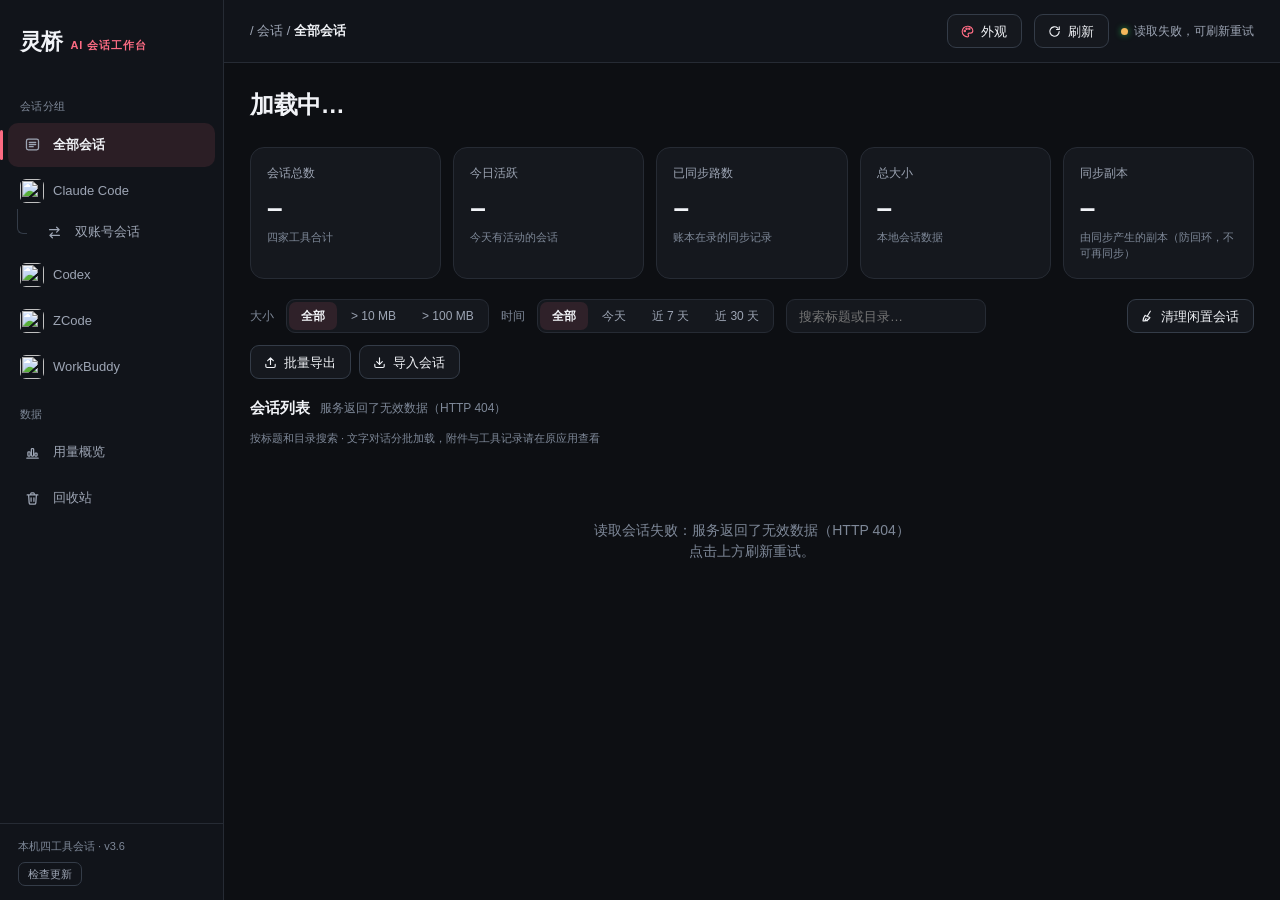
==== commit f6d53768: "界面打磨：统一线条图标和按钮尺寸，加上点击、切换页面、展开、弹窗的动效 - 图标：侧栏、顶栏、工具栏、用量页的符号和表情换成同一套线条图标（页面里的 SVG，颜色跟随文字和皮肤） - 按钮：工具栏一排" ====
--- a/app/index.html
+++ b/app/index.html
@@ -16,7 +16,7 @@
   * { margin: 0; padding: 0; box-sizing: border-box; }
   body {
     background: var(--bg); color: var(--text);
-    font: 14px/1.5 -apple-system, BlinkMacSystemFont, "SF Pro Text", "PingFang SC", "Helvetica Neue", sans-serif;
+    font: 14px/1.5 -apple-system, BlinkMacSystemFont, "SF Pro Text", "PingFang SC", "Helvetica Neue", "Segoe UI", "Microsoft YaHei UI", sans-serif;
     height: 100vh; display: flex; overflow: hidden;
   }
   /* ===== 左侧导航 ===== */
@@ -488,10 +488,10 @@
   :root[data-theme="mint"] { --bg:#0d1514; --bg2:#101d1b; --card:#14221f; --card2:#1d332d; --border:#29443b; --border2:#41685a; --text:#f0fbf4; --text2:#a2c0b1; --text3:#759588; --red:#73d6a6; --accent:#91dfc0; --green:#73d6a6; --orange:#f0c46e; --accent-soft:rgba(115,214,166,.14); }
   :root[data-theme="lavender"] { --bg:#12101a; --bg2:#191522; --card:#211b2d; --card2:#30273f; --border:#413653; --border2:#604d77; --text:#faf7ff; --text2:#b6a9c7; --text3:#887b9b; --red:#c49aff; --accent:#9db8ff; --green:#72ddba; --orange:#f3c978; --accent-soft:rgba(196,154,255,.15); }
   :root[data-theme="cream"] { color-scheme:light; --bg:#f5f7fb; --bg2:#edf1f7; --card:#ffffff; --card2:#f0f3f8; --border:#dce3ed; --border2:#c4cfdd; --text:#202631; --text2:#647083; --text3:#8a95a5; --red:#df637d; --accent:#6489dc; --green:#269b70; --orange:#bd7e24; --accent-soft:rgba(223,99,125,.12); }
-  :root[data-font="round"] body { font-family:"Yuanti SC","Arial Rounded MT Bold",-apple-system,sans-serif; }
-  :root[data-font="modern"] body { font-family:"Avenir Next","PingFang SC","Hiragino Sans GB",sans-serif; }
-  :root[data-font="hand"] body { font-family:"Kaiti SC","STKaiti","Noteworthy",serif; }
-  :root[data-font="system"] body { font-family:-apple-system,BlinkMacSystemFont,"SF Pro Text","PingFang SC","Helvetica Neue",sans-serif; }
+  :root[data-font="round"] body { font-family:"Yuanti SC","Arial Rounded MT Bold",-apple-system,"YouYuan","Microsoft YaHei UI",sans-serif; }
+  :root[data-font="modern"] body { font-family:"Avenir Next","PingFang SC","Hiragino Sans GB","Segoe UI Variable","DengXian",sans-serif; }
+  :root[data-font="hand"] body { font-family:"Kaiti SC","STKaiti","Noteworthy","KaiTi",serif; }
+  :root[data-font="system"] body { font-family:-apple-system,BlinkMacSystemFont,"SF Pro Text","PingFang SC","Helvetica Neue","Segoe UI","Microsoft YaHei UI",sans-serif; }
   .brand-word { font-size:22px; letter-spacing:-.8px; }
   .appearance-btn { color:var(--red); border-color:var(--red); }
   .appearance-btn:hover { background:var(--accent-soft); }
@@ -569,30 +569,114 @@
   .mt-bars .bar, .mt-hours .bar { background:var(--red); opacity:.42; }
   .mt-bars .bar:hover, .mt-bars .bar.sel { background:var(--red); opacity:1; }
   :root[data-theme="cream"] .appearance-option small, :root[data-theme="cream"] .hint-note, :root[data-theme="cream"] .row-sub { color:var(--text2); }
+  /* ===== 3.6 · 按钮统一与动效 =====
+     所有可点的东西：同样的高度、圆角、图标间距；悬停变色、按下回弹、点击有水波；
+     切换页面、展开对话、弹窗、提示条都有进出动效。系统开了「减少动态效果」就全部关掉。 */
+  :root { --ease: cubic-bezier(.2,.8,.2,1); --t-fast: .14s; --t: .22s; --t-slow: .34s; }
+  .ic-sprite { position: absolute; width: 0; height: 0; overflow: hidden; }
+  .ic { width: 15px; height: 15px; flex-shrink: 0; fill: none; stroke: currentColor; stroke-width: 1.8;
+    stroke-linecap: round; stroke-linejoin: round; vertical-align: -2px; }
+  .nav-symbol .ic { width: 17px; height: 17px; }
+  .mt-kpi .k-icon .ic { width: 13px; height: 13px; vertical-align: -1px; }
+  .mt-phead .p-icon .ic { width: 14px; height: 14px; vertical-align: -2px; }
+  .mt-tab .ic { width: 14px; height: 14px; }
+  .mt-dayhead .ic { width: 16px; height: 16px; }
+  .mt-refresh { display: inline-flex; align-items: center; justify-content: center; }
+  .mt-refresh .ic { width: 16px; height: 16px; }
+
+  /* 统一尺寸：工具栏一排 34px，会话行里的小按钮一排 28px */
+  .btn { display: inline-flex; align-items: center; justify-content: center; gap: 6px; height: 34px;
+    padding: 0 14px; line-height: 1; white-space: nowrap; }
+  .btn .ic { margin-left: -2px; }
+  .btn:hover:not(:disabled) { border-color: var(--text3); }
+  .btn:disabled { opacity: .45; cursor: not-allowed; }
+  .appearance-btn .ic { color: var(--red); }
+  .appearance-btn { color: var(--text); border-color: var(--border2); }
+  .appearance-btn:hover:not(:disabled) { border-color: var(--red); background: var(--accent-soft); }
+  .search input { height: 34px; }
+  .chips { height: 34px; align-items: stretch; }
+  .chip { display: inline-flex; align-items: center; }
+  .tbtn, .exp-btn { height: 28px; padding: 0 10px; border-radius: 8px; display: inline-flex; align-items: center; gap: 5px; }
+  .del-btn .ic { width: 16px; height: 16px; }
+  .update-btn { display: inline-flex; align-items: center; height: 24px; margin-top: 8px; }
+  .aside-foot { display: flex; flex-direction: column; align-items: flex-start; }
+  .appearance-option { display: flex; flex-direction: column; align-items: flex-start; justify-content: flex-start; }
+
+  /* 过渡：颜色、边框、阴影平滑变化，按下时轻轻压下去 */
+  .btn, .tbtn, .exp-btn, .del-btn, .update-btn, .chip, .mt-tab, .mt-chip, .mt-iconbtn, .mt-refresh, .nav-item,
+  .appearance-close, .appearance-option, .row, .kpi, .mt-panel {
+    transition: background var(--t-fast) ease, border-color var(--t-fast) ease, color var(--t-fast) ease,
+      box-shadow var(--t) ease, transform var(--t-fast) var(--ease), opacity var(--t-fast) ease; }
+  .btn:active:not(:disabled), .tbtn:active:not(:disabled), .exp-btn:active:not(:disabled), .del-btn:active:not(:disabled),
+  .update-btn:active, .chip:active, .mt-tab:active, .mt-chip:active, .mt-iconbtn:active:not(:disabled), .mt-refresh:active,
+  .appearance-close:active, .appearance-option:active, .nav-item:active { transform: scale(.965); }
+  .row:hover { box-shadow: 0 6px 22px rgba(0,0,0,.16); }
+  .row-head:active { background: var(--card2); }
+  .mt-refresh:active .ic, #btn-refresh:active .ic { transform: rotate(-90deg); transition: transform var(--t) var(--ease); }
+  .nav-item .nav-symbol, .nav-item > .brand-icon { transition: transform var(--t) var(--ease); }
+  .nav-item:hover .nav-symbol, .nav-item:hover > .brand-icon { transform: scale(1.08); }
+  .nav-item.active::before { animation: lq-bar var(--t-slow) var(--ease) both; }
+
+  /* 点击水波（灵桥里的 lqRipple 加的） */
+  .btn, .tbtn, .exp-btn, .chip, .mt-tab, .mt-chip, .appearance-option { position: relative; overflow: hidden; }
+  .lq-ripple { position: absolute; border-radius: 50%; pointer-events: none; background: currentColor; opacity: .16;
+    transform: scale(0); animation: lq-ripple .55s var(--ease) forwards; }
+
+  /* 页面切换：新页面淡入、轻轻上浮；会话列表逐行进场 */
+  #page-sessions, body.view-usage #page-usage, body.view-trash #page-trash, body.view-accounts #page-accounts,
+  body.view-plugin .plugin-page.on { animation: lq-page var(--t-slow) var(--ease) both; }
+  #list.lq-enter > .row, #list.lq-enter > .group-label { animation: lq-rise .36s var(--ease) both;
+    animation-delay: calc(var(--i, 0) * 24ms); }
+  #mt-body > * { animation: lq-rise .32s var(--ease) both; }
+  #mt-body > :nth-child(2) { animation-delay: 40ms; } #mt-body > :nth-child(3) { animation-delay: 80ms; }
+  #mt-body > :nth-child(n+4) { animation-delay: 120ms; }
+  .row.open .detail { animation: lq-drop .28s var(--ease) both; }
+  .row.open { border-color: var(--border2); }
+  .mt-tab.active { box-shadow: inset 0 0 0 1px var(--border2); }
+
+  /* 弹窗和提示条 */
+  .modal-mask.show, .appearance-mask.show { animation: lq-fade .2s ease both; }
+  .modal-mask.show > *, .appearance-mask.show > * { animation: lq-pop .3s var(--ease) both; }
+  #toast { animation: lq-toast .3s var(--ease) both; box-shadow: 0 10px 36px rgba(0,0,0,.28); }
+
+  @keyframes lq-page { from { opacity: 0; transform: translateY(8px); } to { opacity: 1; transform: none; } }
+  @keyframes lq-rise { from { opacity: 0; transform: translateY(10px); } to { opacity: 1; transform: none; } }
+  @keyframes lq-drop { from { opacity: 0; transform: translateY(-6px); } to { opacity: 1; transform: none; } }
+  @keyframes lq-fade { from { opacity: 0; } to { opacity: 1; } }
+  @keyframes lq-pop { from { opacity: 0; transform: translateY(10px) scale(.965); } to { opacity: 1; transform: none; } }
+  @keyframes lq-toast { from { opacity: 0; transform: translate(-50%, 12px) scale(.97); } to { opacity: 1; transform: translate(-50%, 0); } }
+  @keyframes lq-bar { from { transform: scaleY(.3); opacity: 0; } to { transform: none; opacity: 1; } }
+  @keyframes lq-ripple { to { transform: scale(1); opacity: 0; } }
+  @media (prefers-reduced-motion: reduce) {
+    *, *::before, *::after { animation-duration: .01ms !important; animation-delay: 0s !important; transition-duration: .01ms !important; }
+    .lq-ripple { display: none; }
+  }
 </style>
 </head>
 <body>
+<!-- 界面图标：同一套线条图标，颜色跟随文字（3.6） -->
+<svg class="ic-sprite" width="0" height="0" aria-hidden="true" focusable="false"><defs><symbol id="i-list" viewBox="0 0 24 24"><rect x="3.5" y="4.5" width="17" height="15" rx="2.5"/><path d="M7.5 9h9M7.5 12h9M7.5 15h5.5"/></symbol><symbol id="i-swap" viewBox="0 0 24 24"><path d="M5 8h13.5M15 4.5 18.5 8 15 11.5M19 16H5.5M9 12.5 5.5 16 9 19.5"/></symbol><symbol id="i-chart" viewBox="0 0 24 24"><path d="M4 20h16"/><rect x="5.5" y="11" width="3.2" height="6" rx="1"/><rect x="10.4" y="6.5" width="3.2" height="10.5" rx="1"/><rect x="15.3" y="13" width="3.2" height="4" rx="1"/></symbol><symbol id="i-trash" viewBox="0 0 24 24"><path d="M4.5 7h15M9.5 7V5.3c0-.7.5-1.3 1.2-1.3h2.6c.7 0 1.2.6 1.2 1.3V7M6.5 7l.8 11.2c.1 1 .9 1.8 1.9 1.8h5.6c1 0 1.8-.8 1.9-1.8L17.5 7M10 11v5M14 11v5"/></symbol><symbol id="i-palette" viewBox="0 0 24 24"><path d="M12 3.5a8.5 8.5 0 1 0 0 17c1.1 0 1.8-.8 1.8-1.7 0-.5-.2-.9-.5-1.3-.3-.4-.5-.8-.5-1.3 0-1 .8-1.7 1.8-1.7h2.1c2.1 0 3.8-1.7 3.8-3.8 0-4-3.8-7.2-8.5-7.2z"/><circle cx="7.7" cy="11.2" r="1.15"/><circle cx="10.5" cy="7.5" r="1.15"/><circle cx="14.9" cy="7.7" r="1.15"/></symbol><symbol id="i-refresh" viewBox="0 0 24 24"><path d="M19.5 12a7.5 7.5 0 1 1-2.3-5.4M19.6 4.4v4.3h-4.3"/></symbol><symbol id="i-broom" viewBox="0 0 24 24"><path d="M16.5 3.5 12 10.8M8.2 10.3l7.6 3.4M8.2 10.3c-2 2.7-3.2 5.6-3.4 8.7 3.1.6 6.3-.4 9-2.6l2-2.7-7.6-3.4zM9.7 15.2l-1.9 3.4M12.8 16.3l-1.2 2.6"/></symbol><symbol id="i-upload" viewBox="0 0 24 24"><path d="M12 15V4.5M7.5 9 12 4.5 16.5 9M4.5 15v3a2 2 0 0 0 2 2h11a2 2 0 0 0 2-2v-3"/></symbol><symbol id="i-download" viewBox="0 0 24 24"><path d="M12 4.5V15M7.5 10.5 12 15l4.5-4.5M4.5 15v3a2 2 0 0 0 2 2h11a2 2 0 0 0 2-2v-3"/></symbol><symbol id="i-sliders" viewBox="0 0 24 24"><path d="M4 7h9.5M18.5 7H20M4 17h3.5M12.5 17H20"/><circle cx="16" cy="7" r="2.3"/><circle cx="10" cy="17" r="2.3"/></symbol><symbol id="i-grid" viewBox="0 0 24 24"><rect x="4" y="4" width="7" height="7" rx="1.7"/><rect x="13" y="4" width="7" height="7" rx="1.7"/><rect x="4" y="13" width="7" height="7" rx="1.7"/><rect x="13" y="13" width="7" height="7" rx="1.7"/></symbol><symbol id="i-calendar" viewBox="0 0 24 24"><rect x="4" y="5.5" width="16" height="14.5" rx="2.5"/><path d="M4 10h16M8.5 3.5v4M15.5 3.5v4"/></symbol><symbol id="i-layers" viewBox="0 0 24 24"><path d="M12 4 3.5 8.5 12 13l8.5-4.5L12 4z"/><path d="M3.5 12.5 12 17l8.5-4.5"/><path d="M3.5 16.3 12 20.8l8.5-4.5"/></symbol><symbol id="i-gauge" viewBox="0 0 24 24"><path d="M4.6 17a8 8 0 1 1 14.8 0"/><path d="M12 14l3.6-4.2"/><circle cx="12" cy="14.2" r="1.4"/></symbol><symbol id="i-database" viewBox="0 0 24 24"><ellipse cx="12" cy="6" rx="7.5" ry="2.8"/><path d="M4.5 6v12c0 1.5 3.4 2.8 7.5 2.8s7.5-1.3 7.5-2.8V6M4.5 12c0 1.5 3.4 2.8 7.5 2.8s7.5-1.3 7.5-2.8"/></symbol><symbol id="i-sun" viewBox="0 0 24 24"><circle cx="12" cy="12" r="3.8"/><path d="M12 3v2.2M12 18.8V21M3 12h2.2M18.8 12H21M5.6 5.6l1.5 1.5M16.9 16.9l1.5 1.5M5.6 18.4l1.5-1.5M16.9 7.1l1.5-1.5"/></symbol><symbol id="i-sigma" viewBox="0 0 24 24"><path d="M17.5 5.5h-11l6 6.5-6 6.5h11"/></symbol><symbol id="i-check" viewBox="0 0 24 24"><path d="M5 12.5 10 17l9-9.5"/></symbol></defs></svg>
 <aside>
   <div class="logo"><span class="brand-word">灵桥</span><span class="red">AI 会话工作台</span></div>
   <div class="nav-sec">会话分组</div>
-  <div class="nav-item active" data-g="all"><span class="nav-symbol" aria-hidden="true">▤</span>全部会话 <span class="cnt"></span></div>
+  <div class="nav-item active" data-g="all"><span class="nav-symbol" aria-hidden="true"><svg class="ic" aria-hidden="true"><use href="#i-list"></use></svg></span>全部会话 <span class="cnt"></span></div>
   <div class="nav-item" data-g="claude"><img class="brand-icon" src="/assets/icons/claude.png" alt="" aria-hidden="true">Claude Code <span class="cnt"></span></div>
-  <div class="nav-item nav-sub" data-g="accounts" title="Claude Code 双账号会话：切账号后把另一个账号的会话补过来"><span class="nav-symbol" aria-hidden="true">⇄</span>双账号会话</div>
+  <div class="nav-item nav-sub" data-g="accounts" title="Claude Code 双账号会话：切账号后把另一个账号的会话补过来"><span class="nav-symbol" aria-hidden="true"><svg class="ic" aria-hidden="true"><use href="#i-swap"></use></svg></span>双账号会话</div>
   <div class="nav-item" data-g="codex"><img class="brand-icon" src="/assets/icons/codex.png" alt="" aria-hidden="true">Codex <span class="cnt"></span></div>
   <div class="nav-item" data-g="zcode"><img class="brand-icon" src="/assets/icons/zcode.png" alt="" aria-hidden="true">ZCode <span class="cnt"></span></div>
   <div class="nav-item" data-g="workbuddy"><img class="brand-icon" src="/assets/icons/workbuddy.png" alt="" aria-hidden="true">WorkBuddy <span class="cnt"></span></div>
   <div class="nav-sec">数据</div>
-  <div class="nav-item" data-g="usage"><span class="nav-symbol" aria-hidden="true">◷</span>用量概览</div>
-  <div class="nav-item" data-g="trash"><span class="nav-symbol" aria-hidden="true">⌑</span>回收站</div>
+  <div class="nav-item" data-g="usage"><span class="nav-symbol" aria-hidden="true"><svg class="ic" aria-hidden="true"><use href="#i-chart"></use></svg></span>用量概览</div>
+  <div class="nav-item" data-g="trash"><span class="nav-symbol" aria-hidden="true"><svg class="ic" aria-hidden="true"><use href="#i-trash"></use></svg></span>回收站</div>
   <div id="plugin-nav"></div>
-  <div class="aside-foot" id="aside-foot">本机四工具会话 · v3.5<button class="update-btn" id="update-button" title="看看 GitHub 上灵桥和插件有没有新版本">检查更新</button></div>
+  <div class="aside-foot" id="aside-foot"><span>本机四工具会话 · <span id="app-version">v3.6</span></span><button class="update-btn" id="update-button" title="看看 GitHub 上灵桥和插件有没有新版本">检查更新</button></div>
 </aside>
 
 <main>
   <div class="topbar">
     <div class="crumb" id="crumb">/ 会话 / <b>全部会话</b></div>
     <div class="top-right">
-      <button class="btn appearance-btn" id="appearance-button">✦ 外观</button><button class="btn" id="btn-refresh">↻ 刷新</button>
+      <button class="btn appearance-btn" id="appearance-button"><svg class="ic" aria-hidden="true"><use href="#i-palette"></use></svg>外观</button><button class="btn" id="btn-refresh"><svg class="ic" aria-hidden="true"><use href="#i-refresh"></use></svg>刷新</button>
       <div class="status" id="service-status"><span class="ok"></span><span id="service-status-text">连接服务…</span></div>
     </div>
   </div>
@@ -637,8 +721,8 @@
         <div class="chip" data-v="30">近 30 天</div>
       </div>
       <div class="search"><input id="f-q" type="search" placeholder="搜索标题或目录…"></div>
-      <button class="btn cleanup-button" id="cleanup-button">⌑ 清理闲置会话</button>
-      <div class="transfer-buttons"><button class="btn" id="transfer-batch" title="把当前列表里的会话勾选后打成一个压缩包">⇪ 批量导出</button><button class="btn" id="transfer-import" title="导入另一台电脑的灵桥导出的会话压缩包">⇩ 导入会话</button></div>
+      <button class="btn cleanup-button" id="cleanup-button"><svg class="ic" aria-hidden="true"><use href="#i-broom"></use></svg>清理闲置会话</button>
+      <div class="transfer-buttons"><button class="btn" id="transfer-batch" title="把当前列表里的会话勾选后打成一个压缩包"><svg class="ic" aria-hidden="true"><use href="#i-upload"></use></svg>批量导出</button><button class="btn" id="transfer-import" title="导入另一台电脑的灵桥导出的会话压缩包"><svg class="ic" aria-hidden="true"><use href="#i-download"></use></svg>导入会话</button></div>
     </div>
 
     <div class="sec-title">会话列表 <span class="hint" id="list-hint"></span></div>
@@ -650,8 +734,8 @@
       <div class="mt-head">
         <div class="mt-title">用量概览</div>
         <div class="mt-upd" id="mt-upd">载入中…</div>
-        <button class="btn" id="mt-settings" title="配置额度来源">⚙ 额度设置</button>
-        <button class="mt-refresh" id="mt-refresh" title="立即刷新">↻</button>
+        <button class="btn" id="mt-settings" title="配置额度来源"><svg class="ic" aria-hidden="true"><use href="#i-sliders"></use></svg>额度设置</button>
+        <button class="mt-refresh" id="mt-refresh" title="立即刷新"><svg class="ic" aria-hidden="true"><use href="#i-refresh"></use></svg></button>
       </div>
       <div class="mt-tabs" id="mt-tabs"></div>
       <div id="mt-error" class="inline-error" role="status"></div>
@@ -671,7 +755,7 @@
   <div class="modal">
     <h3 id="usage-settings-title">额度来源设置</h3>
     <div class="usage-settings-form" id="usage-provider-form"><div class="loading">正在读取配置状态…</div></div>
-    <div class="usage-settings-note">密钥只保存到本机钥匙串，不会写入会话桥缓存、日志或接口响应。留空表示保持当前配置。</div>
+    <div class="usage-settings-note">密钥只保存到本机钥匙串（Windows 上是凭据管理器），不会写入会话桥缓存、日志或接口响应。留空表示保持当前配置。</div>
     <div class="m-actions"><button class="btn" id="usage-settings-cancel">取消</button><button class="btn" id="usage-settings-save">保存并刷新</button></div>
   </div>
 </div>
@@ -731,6 +815,8 @@
 </div>
 
 <script>
+// 界面图标（3.6）：引用页面顶部的线条图标
+const ic = name => `<svg class="ic" aria-hidden="true"><use href="#i-${name}"></use></svg>`;
 const $ = s => document.querySelector(s);
 
 const APPEARANCE_KEY = "lingqiao.appearance.v1";
@@ -919,8 +1005,11 @@
     else toast(`读取失败，保留上次列表：${error.message}`, false);
   }
 }
+let listEntrance = true;   // 3.6：下一次渲染列表时逐行进场（切分组、改筛选、搜索后置上）
 function renderList() {
   const list = $("#list");
+  const entrance = listEntrance; listEntrance = false;
+  list.classList.toggle("lq-enter", entrance);
   if (!state.data.length) { list.innerHTML = `<div class="empty">${state.scanStatus.scanning ? "正在后台扫描，请稍候…" : "没有符合条件的会话"}</div>`; return; }
   list.innerHTML = ""; let lastDay = "";
   for (const s of state.data) {
@@ -932,6 +1021,7 @@
     }
     const key = sessionKey(s), entry = state.details.get(key);
     const row = document.createElement("div"); row.dataset.key = key;
+    if (entrance) row.style.setProperty("--i", Math.min(list.children.length, 14));
     row.className = "row" + (s.mirror ? " mirror" : "") + (entry?.open ? " open" : "");
     let syncHtml;
     if (s.read_only_reason) {
@@ -945,7 +1035,7 @@
         return `<button class="tbtn ${done ? "done" : !capability.supported ? "disabled" : busy ? "busy" : ""}" ${disabled ? "disabled" : ""} data-target="${target}" title="${esc(capability.reason).replace(/"/g, "&quot;")}">${brandIcon(target)}${busy ? "同步中…" : TOOL_NAMES[target] + (done ? " ✓" : "")}</button>`;
       }).join("") + "</div>";
     }
-    row.innerHTML = `<div class="row-head"><span class="tool-badge tb-${s.tool}">${brandIcon(s.tool)}${esc(s.tool_name)}</span><div class="row-main"><div class="row-title">${esc(s.title)}</div><div class="row-sub">${fmtTime(s.mtime)} · ${esc(s.dir)}</div></div>${syncHtml}<div class="row-size">${fmtSize(s.size)}</div><button class="exp-btn" title="导出这条会话：打成压缩包，拿到另一台电脑的灵桥里导入" ${s.missing_file ? "disabled" : ""}>导出</button><button class="del-btn" title="移入回收站" ${(state.pending.has(`delete:${key}`) || s.archived || s.kind === "subagent") ? "disabled" : ""}>🗑</button></div><div class="detail"></div>`;
+    row.innerHTML = `<div class="row-head"><span class="tool-badge tb-${s.tool}">${brandIcon(s.tool)}${esc(s.tool_name)}</span><div class="row-main"><div class="row-title">${esc(s.title)}</div><div class="row-sub">${fmtTime(s.mtime)} · ${esc(s.dir)}</div></div>${syncHtml}<div class="row-size">${fmtSize(s.size)}</div><button class="exp-btn" title="导出这条会话：打成压缩包，拿到另一台电脑的灵桥里导入" ${s.missing_file ? "disabled" : ""}>导出</button><button class="del-btn" title="移入回收站" ${(state.pending.has(`delete:${key}`) || s.archived || s.kind === "subagent") ? "disabled" : ""}>${ic("trash")}</button></div><div class="detail"></div>`;
     row.querySelector(".row-head").addEventListener("click", event => { if (!event.target.closest(".sync-to") && !event.target.closest(".del-btn") && !event.target.closest(".exp-btn")) toggleDetail(s); });
     row.querySelector(".exp-btn").addEventListener("click", () => withTransfer(page => page.exportSessions([s])));
     row.querySelectorAll(".tbtn:not(:disabled)").forEach(button => button.addEventListener("click", () => doSync(button, s)));
@@ -1369,7 +1459,7 @@
 const PLUGINS = new Map();   // 装在 plugins/ 里的插件：id → /api/plugins 给的信息
 function selectNav(nav) {
   document.querySelectorAll(".nav-item").forEach(item => item.classList.remove("active")); nav.classList.add("active");
-  state.group = nav.dataset.g; state.listController?.abort(); clearTimeout(state.scanTimer); ++state.listRequest;
+  state.group = nav.dataset.g; state.listController?.abort(); clearTimeout(state.scanTimer); ++state.listRequest; listEntrance = true;
   state.trashController?.abort(); ++state.trashRequest;
   const plugin = PLUGINS.get(state.group);
   document.body.classList.toggle("view-usage", state.group === "usage");
@@ -1681,22 +1771,22 @@
   const today = L.today.day;
   const aggs = modelsOn([today]);
   const kpis = `<div class="mt-kpis">`
-    + kpiTile("☀", "今日", fmtTok(L.stat_today.tokens), `${Math.round(L.stat_today.calls)} 次调用`, `mtOpenDay('${today}')`)
-    + kpiTile("📅", "近 7 天", fmtTok(L.stat_7d.tokens), `${Math.round(L.stat_7d.calls)} 次调用`)
-    + kpiTile("📊", "本月", fmtTok(L.month_tokens), `${Math.round(L.month_calls)} 次调用`, `mtPickMonth('${L.month}');mtGo('models')`)
-    + kpiTile("Σ", "历史累计", fmtTok(L.total_tokens),
+    + kpiTile(ic("sun"), "今日", fmtTok(L.stat_today.tokens), `${Math.round(L.stat_today.calls)} 次调用`, `mtOpenDay('${today}')`)
+    + kpiTile(ic("calendar"), "近 7 天", fmtTok(L.stat_7d.tokens), `${Math.round(L.stat_7d.calls)} 次调用`)
+    + kpiTile(ic("chart"), "本月", fmtTok(L.month_tokens), `${Math.round(L.month_calls)} 次调用`, `mtPickMonth('${L.month}');mtGo('models')`)
+    + kpiTile(ic("sigma"), "历史累计", fmtTok(L.total_tokens),
         L.total_cost > 0 ? `成本 $${Math.round(L.total_cost).toLocaleString()}` : `${L.sources.length} 个来源`)
     + `</div>`;
   const modelPanel = panel({ title: "模型分布",
-    badge: aggs.length ? `今日 · ${aggs.length} 个模型` : "今日", icon: "◈",
+    badge: aggs.length ? `今日 · ${aggs.length} 个模型` : "今日", icon: ic("layers"),
     inner: !aggs.length ? `<span class="mt-dim" style="font-size:12.5px">今日暂无调用</span>`
       : shareStrip(aggs, L.stat_today.tokens)
       + aggs.slice(0, 4).map((m, i) => modelShareRow(i, m, L.stat_today.tokens)).join("")
       + `<button class="mt-more" onclick="mtOpenDay('${today}')">${aggs.length > 4 ? "全部 " + aggs.length + " 个" : "明细"} ›</button>` });
-  const quotaPanel = panel({ title: "Coding Plan 额度", icon: "◎",
+  const quotaPanel = panel({ title: "Coding Plan 额度", icon: ic("gauge"),
     inner: (d.quota || []).map(quotaLine).join("") });
   const heatPanel = panel({ title: "近 12 个月",
-    badge: `活跃 ${L.heat.filter(h => h.tokens > 0).length} 天`, icon: "▦",
+    badge: `活跃 ${L.heat.filter(h => h.tokens > 0).length} 天`, icon: ic("grid"),
     inner: heatmap(L.heat, null, true) });
   const last30 = L.heat.slice(-30);
   const linePanel = panel({ title: "近 30 天", icon: "📈",
@@ -1739,10 +1829,10 @@
   const isToday = day === L.today.day;
   return `<div style="display:flex;align-items:center;gap:8px">${monthPicker(month, L.months)}
       ${!isToday ? `<span style="margin-left:auto"></span><button class="mt-chip" onclick="mtOpenDay('${L.today.day}')">今天</button>` : `<span style="margin-left:auto"></span>`}</div>`
-    + panel({ title: "每日用量", badge: `合计 ${fmtTok(msl.tokens)} · 活跃 ${msl.activeDays} 天`, icon: "📊",
+    + panel({ title: "每日用量", badge: `合计 ${fmtTok(msl.tokens)} · 活跃 ${msl.activeDays} 天`, icon: ic("chart"),
       inner: monthBars(mdays, stats, day, L.today.day) })
     + panel({ inner: `
-      <div class="mt-dayhead"><span style="color:${MT.glow2}">📅</span>
+      <div class="mt-dayhead"><span style="color:${MT.glow2}">${ic("calendar")}</span>
         <span class="d-date">${ymd(day)}</span><span class="d-wd">${weekday(day)}</span>
         ${isToday ? '<span class="mt-today-pill">今天</span>' : ""}
         <span style="margin-left:auto"></span>
@@ -1777,7 +1867,7 @@
   const total = aggs.reduce((a, m) => a + m.tokens, 0);
   const calls = aggs.reduce((a, m) => a + m.calls, 0);
   return monthPicker(month, L.months)
-    + panel({ title: "模型汇总", badge: aggs.length ? `${aggs.length} 个模型` : null, icon: "◈",
+    + panel({ title: "模型汇总", badge: aggs.length ? `${aggs.length} 个模型` : null, icon: ic("layers"),
       inner: !aggs.length ? `<div class="mt-dim" style="text-align:center;padding:26px 0;font-size:12.5px">该月无调用记录</div>`
         : `<div style="display:flex;align-items:baseline;gap:8px">
           <span class="mt-stat-big mt-grad-text">${fmtTok(total)}</span>
@@ -1834,7 +1924,7 @@
       </div>
       <div style="margin-top:10px">${heatmap(allYear.heatDays, month, true)}</div>
       ${src.note ? `<div class="mt-note">${esc(src.note)}</div>` : ""}` })
-    + panel({ title: "模型分布", badge: aggs.length ? `${aggs.length} 个模型` : null, icon: "◈",
+    + panel({ title: "模型分布", badge: aggs.length ? `${aggs.length} 个模型` : null, icon: ic("layers"),
       inner: !aggs.length ? `<div class="mt-dim" style="text-align:center;padding:20px 0;font-size:12.5px">该月无调用记录</div>`
         : (() => { const total = aggs.reduce((a, m) => a + m.tokens, 0);
           return shareStrip(aggs, total) + aggs.map((m, i) => modelShareRow(i, m, total, true)).join(""); })() });
@@ -1844,8 +1934,8 @@
   const d = mtState.data;
   if (!d) return;
   $("#mt-upd").textContent = sourceTimestampText(d.at);
-  const tabs = [["overview", "▦ 概览"], ["daily", "📅 每日"], ["models", "◈ 模型"],
-    ["quota", "◎ 额度"], ["sources", "▤ 来源"]];
+  const tabs = [["overview", ic("grid") + "概览"], ["daily", ic("calendar") + "每日"], ["models", ic("layers") + "模型"],
+    ["quota", ic("gauge") + "额度"], ["sources", ic("database") + "来源"]];
   $("#mt-tabs").innerHTML = tabs.map(([k, lbl]) =>
     `<div class="mt-tab ${mtState.tab === k ? "active" : ""}" onclick="mtGo('${k}')">${lbl}</div>`).join("");
   const body = { overview: renderOverview, daily: renderDaily,
@@ -1900,17 +1990,17 @@
 /* 筛选 */
 document.querySelectorAll("#f-size .chip").forEach(chip => chip.addEventListener("click", () => {
   document.querySelectorAll("#f-size .chip").forEach(item => item.classList.remove("active"));
-  chip.classList.add("active"); state.size = chip.dataset.v; loadList();
+  chip.classList.add("active"); state.size = chip.dataset.v; listEntrance = true; loadList();
 }));
 document.querySelectorAll("#f-time .chip").forEach(chip => chip.addEventListener("click", () => {
   document.querySelectorAll("#f-time .chip").forEach(item => item.classList.remove("active"));
-  chip.classList.add("active"); state.time = chip.dataset.v; loadList();
+  chip.classList.add("active"); state.time = chip.dataset.v; listEntrance = true; loadList();
 }));
 let searchTimer;
 $("#f-q").addEventListener("input", event => {
   state.q = event.target.value;
   state.listController?.abort(); ++state.listRequest; clearTimeout(state.scanTimer);
-  clearTimeout(searchTimer); searchTimer = setTimeout(() => loadList(), 300);
+  clearTimeout(searchTimer); searchTimer = setTimeout(() => { listEntrance = true; loadList(); }, 300);
 });
 $("#btn-refresh").addEventListener("click", () => {
   if (state.group === "usage") loadUsage(true);
@@ -2063,6 +2153,18 @@
 loadList();
 loadPlugins();
 loadUpdateBadge();
+/* ===== 3.6 · 点击水波、版本号 ===== */
+const RIPPLE_TARGETS = ".btn, .tbtn, .exp-btn, .chip, .mt-tab, .mt-chip, .appearance-option";
+document.addEventListener("pointerdown", event => {
+  if (event.button !== 0 || matchMedia("(prefers-reduced-motion: reduce)").matches) return;
+  const el = event.target.closest(RIPPLE_TARGETS);
+  if (!el || el.disabled || el.classList.contains("disabled")) return;
+  const box = el.getBoundingClientRect(), size = Math.max(box.width, box.height) * 2.2;
+  const wave = document.createElement("span"); wave.className = "lq-ripple";
+  wave.style.cssText = `width:${size}px;height:${size}px;left:${event.clientX - box.left - size / 2}px;top:${event.clientY - box.top - size / 2}px`;
+  el.appendChild(wave); wave.addEventListener("animationend", () => wave.remove(), { once: true });
+});
+apiJson("/api/health").then(h => { if (h && h.version) $("#app-version").textContent = "v" + h.version; }).catch(() => {});
 </script>
 </body>
 </html>
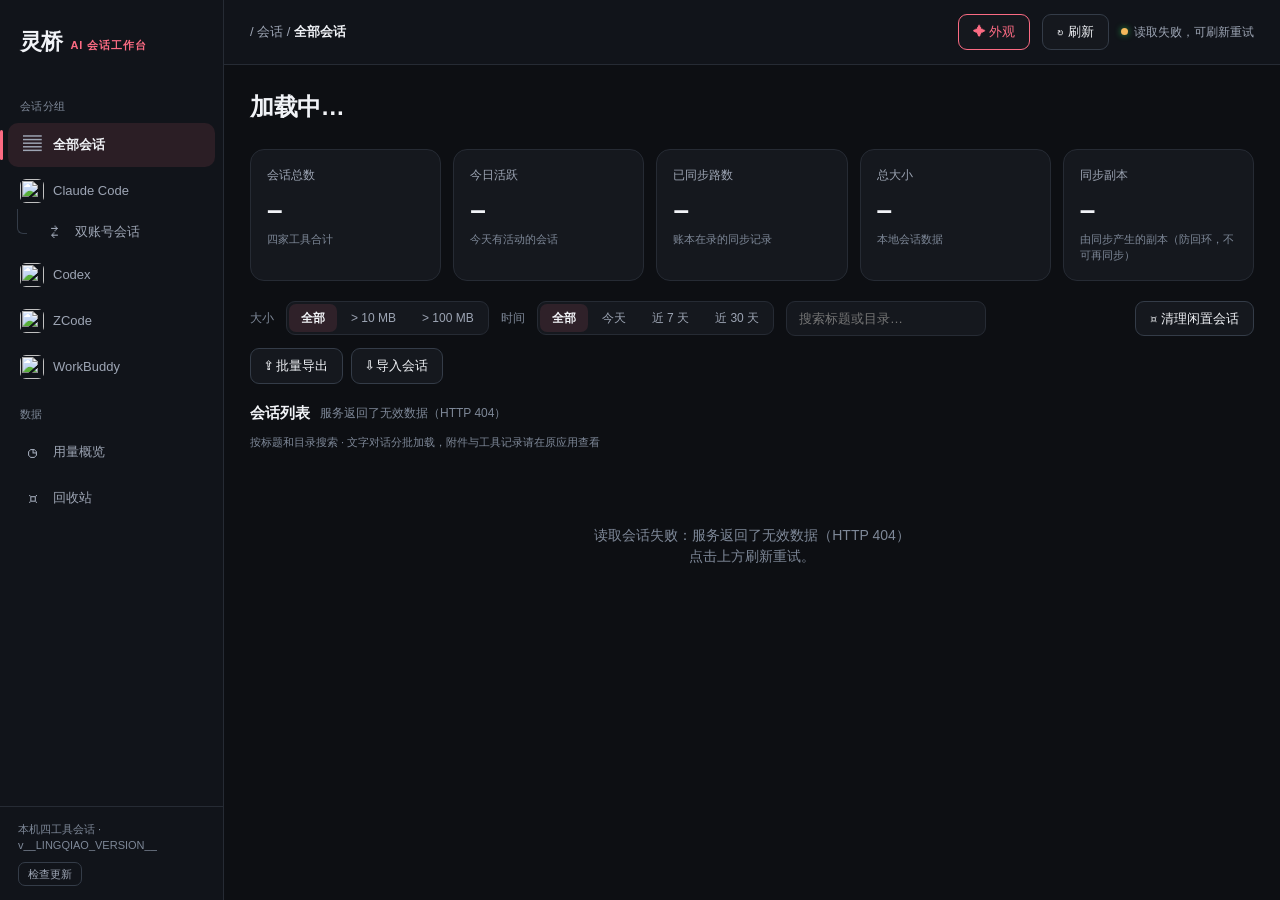
==== commit c64af7d8: "Add files via upload" ====
--- a/app/index.html
+++ b/app/index.html
@@ -569,114 +569,30 @@
   .mt-bars .bar, .mt-hours .bar { background:var(--red); opacity:.42; }
   .mt-bars .bar:hover, .mt-bars .bar.sel { background:var(--red); opacity:1; }
   :root[data-theme="cream"] .appearance-option small, :root[data-theme="cream"] .hint-note, :root[data-theme="cream"] .row-sub { color:var(--text2); }
-  /* ===== 3.6 · 按钮统一与动效 =====
-     所有可点的东西：同样的高度、圆角、图标间距；悬停变色、按下回弹、点击有水波；
-     切换页面、展开对话、弹窗、提示条都有进出动效。系统开了「减少动态效果」就全部关掉。 */
-  :root { --ease: cubic-bezier(.2,.8,.2,1); --t-fast: .14s; --t: .22s; --t-slow: .34s; }
-  .ic-sprite { position: absolute; width: 0; height: 0; overflow: hidden; }
-  .ic { width: 15px; height: 15px; flex-shrink: 0; fill: none; stroke: currentColor; stroke-width: 1.8;
-    stroke-linecap: round; stroke-linejoin: round; vertical-align: -2px; }
-  .nav-symbol .ic { width: 17px; height: 17px; }
-  .mt-kpi .k-icon .ic { width: 13px; height: 13px; vertical-align: -1px; }
-  .mt-phead .p-icon .ic { width: 14px; height: 14px; vertical-align: -2px; }
-  .mt-tab .ic { width: 14px; height: 14px; }
-  .mt-dayhead .ic { width: 16px; height: 16px; }
-  .mt-refresh { display: inline-flex; align-items: center; justify-content: center; }
-  .mt-refresh .ic { width: 16px; height: 16px; }
-
-  /* 统一尺寸：工具栏一排 34px，会话行里的小按钮一排 28px */
-  .btn { display: inline-flex; align-items: center; justify-content: center; gap: 6px; height: 34px;
-    padding: 0 14px; line-height: 1; white-space: nowrap; }
-  .btn .ic { margin-left: -2px; }
-  .btn:hover:not(:disabled) { border-color: var(--text3); }
-  .btn:disabled { opacity: .45; cursor: not-allowed; }
-  .appearance-btn .ic { color: var(--red); }
-  .appearance-btn { color: var(--text); border-color: var(--border2); }
-  .appearance-btn:hover:not(:disabled) { border-color: var(--red); background: var(--accent-soft); }
-  .search input { height: 34px; }
-  .chips { height: 34px; align-items: stretch; }
-  .chip { display: inline-flex; align-items: center; }
-  .tbtn, .exp-btn { height: 28px; padding: 0 10px; border-radius: 8px; display: inline-flex; align-items: center; gap: 5px; }
-  .del-btn .ic { width: 16px; height: 16px; }
-  .update-btn { display: inline-flex; align-items: center; height: 24px; margin-top: 8px; }
-  .aside-foot { display: flex; flex-direction: column; align-items: flex-start; }
-  .appearance-option { display: flex; flex-direction: column; align-items: flex-start; justify-content: flex-start; }
-
-  /* 过渡：颜色、边框、阴影平滑变化，按下时轻轻压下去 */
-  .btn, .tbtn, .exp-btn, .del-btn, .update-btn, .chip, .mt-tab, .mt-chip, .mt-iconbtn, .mt-refresh, .nav-item,
-  .appearance-close, .appearance-option, .row, .kpi, .mt-panel {
-    transition: background var(--t-fast) ease, border-color var(--t-fast) ease, color var(--t-fast) ease,
-      box-shadow var(--t) ease, transform var(--t-fast) var(--ease), opacity var(--t-fast) ease; }
-  .btn:active:not(:disabled), .tbtn:active:not(:disabled), .exp-btn:active:not(:disabled), .del-btn:active:not(:disabled),
-  .update-btn:active, .chip:active, .mt-tab:active, .mt-chip:active, .mt-iconbtn:active:not(:disabled), .mt-refresh:active,
-  .appearance-close:active, .appearance-option:active, .nav-item:active { transform: scale(.965); }
-  .row:hover { box-shadow: 0 6px 22px rgba(0,0,0,.16); }
-  .row-head:active { background: var(--card2); }
-  .mt-refresh:active .ic, #btn-refresh:active .ic { transform: rotate(-90deg); transition: transform var(--t) var(--ease); }
-  .nav-item .nav-symbol, .nav-item > .brand-icon { transition: transform var(--t) var(--ease); }
-  .nav-item:hover .nav-symbol, .nav-item:hover > .brand-icon { transform: scale(1.08); }
-  .nav-item.active::before { animation: lq-bar var(--t-slow) var(--ease) both; }
-
-  /* 点击水波（灵桥里的 lqRipple 加的） */
-  .btn, .tbtn, .exp-btn, .chip, .mt-tab, .mt-chip, .appearance-option { position: relative; overflow: hidden; }
-  .lq-ripple { position: absolute; border-radius: 50%; pointer-events: none; background: currentColor; opacity: .16;
-    transform: scale(0); animation: lq-ripple .55s var(--ease) forwards; }
-
-  /* 页面切换：新页面淡入、轻轻上浮；会话列表逐行进场 */
-  #page-sessions, body.view-usage #page-usage, body.view-trash #page-trash, body.view-accounts #page-accounts,
-  body.view-plugin .plugin-page.on { animation: lq-page var(--t-slow) var(--ease) both; }
-  #list.lq-enter > .row, #list.lq-enter > .group-label { animation: lq-rise .36s var(--ease) both;
-    animation-delay: calc(var(--i, 0) * 24ms); }
-  #mt-body > * { animation: lq-rise .32s var(--ease) both; }
-  #mt-body > :nth-child(2) { animation-delay: 40ms; } #mt-body > :nth-child(3) { animation-delay: 80ms; }
-  #mt-body > :nth-child(n+4) { animation-delay: 120ms; }
-  .row.open .detail { animation: lq-drop .28s var(--ease) both; }
-  .row.open { border-color: var(--border2); }
-  .mt-tab.active { box-shadow: inset 0 0 0 1px var(--border2); }
-
-  /* 弹窗和提示条 */
-  .modal-mask.show, .appearance-mask.show { animation: lq-fade .2s ease both; }
-  .modal-mask.show > *, .appearance-mask.show > * { animation: lq-pop .3s var(--ease) both; }
-  #toast { animation: lq-toast .3s var(--ease) both; box-shadow: 0 10px 36px rgba(0,0,0,.28); }
-
-  @keyframes lq-page { from { opacity: 0; transform: translateY(8px); } to { opacity: 1; transform: none; } }
-  @keyframes lq-rise { from { opacity: 0; transform: translateY(10px); } to { opacity: 1; transform: none; } }
-  @keyframes lq-drop { from { opacity: 0; transform: translateY(-6px); } to { opacity: 1; transform: none; } }
-  @keyframes lq-fade { from { opacity: 0; } to { opacity: 1; } }
-  @keyframes lq-pop { from { opacity: 0; transform: translateY(10px) scale(.965); } to { opacity: 1; transform: none; } }
-  @keyframes lq-toast { from { opacity: 0; transform: translate(-50%, 12px) scale(.97); } to { opacity: 1; transform: translate(-50%, 0); } }
-  @keyframes lq-bar { from { transform: scaleY(.3); opacity: 0; } to { transform: none; opacity: 1; } }
-  @keyframes lq-ripple { to { transform: scale(1); opacity: 0; } }
-  @media (prefers-reduced-motion: reduce) {
-    *, *::before, *::after { animation-duration: .01ms !important; animation-delay: 0s !important; transition-duration: .01ms !important; }
-    .lq-ripple { display: none; }
-  }
 </style>
 </head>
 <body>
-<!-- 界面图标：同一套线条图标，颜色跟随文字（3.6） -->
-<svg class="ic-sprite" width="0" height="0" aria-hidden="true" focusable="false"><defs><symbol id="i-list" viewBox="0 0 24 24"><rect x="3.5" y="4.5" width="17" height="15" rx="2.5"/><path d="M7.5 9h9M7.5 12h9M7.5 15h5.5"/></symbol><symbol id="i-swap" viewBox="0 0 24 24"><path d="M5 8h13.5M15 4.5 18.5 8 15 11.5M19 16H5.5M9 12.5 5.5 16 9 19.5"/></symbol><symbol id="i-chart" viewBox="0 0 24 24"><path d="M4 20h16"/><rect x="5.5" y="11" width="3.2" height="6" rx="1"/><rect x="10.4" y="6.5" width="3.2" height="10.5" rx="1"/><rect x="15.3" y="13" width="3.2" height="4" rx="1"/></symbol><symbol id="i-trash" viewBox="0 0 24 24"><path d="M4.5 7h15M9.5 7V5.3c0-.7.5-1.3 1.2-1.3h2.6c.7 0 1.2.6 1.2 1.3V7M6.5 7l.8 11.2c.1 1 .9 1.8 1.9 1.8h5.6c1 0 1.8-.8 1.9-1.8L17.5 7M10 11v5M14 11v5"/></symbol><symbol id="i-palette" viewBox="0 0 24 24"><path d="M12 3.5a8.5 8.5 0 1 0 0 17c1.1 0 1.8-.8 1.8-1.7 0-.5-.2-.9-.5-1.3-.3-.4-.5-.8-.5-1.3 0-1 .8-1.7 1.8-1.7h2.1c2.1 0 3.8-1.7 3.8-3.8 0-4-3.8-7.2-8.5-7.2z"/><circle cx="7.7" cy="11.2" r="1.15"/><circle cx="10.5" cy="7.5" r="1.15"/><circle cx="14.9" cy="7.7" r="1.15"/></symbol><symbol id="i-refresh" viewBox="0 0 24 24"><path d="M19.5 12a7.5 7.5 0 1 1-2.3-5.4M19.6 4.4v4.3h-4.3"/></symbol><symbol id="i-broom" viewBox="0 0 24 24"><path d="M16.5 3.5 12 10.8M8.2 10.3l7.6 3.4M8.2 10.3c-2 2.7-3.2 5.6-3.4 8.7 3.1.6 6.3-.4 9-2.6l2-2.7-7.6-3.4zM9.7 15.2l-1.9 3.4M12.8 16.3l-1.2 2.6"/></symbol><symbol id="i-upload" viewBox="0 0 24 24"><path d="M12 15V4.5M7.5 9 12 4.5 16.5 9M4.5 15v3a2 2 0 0 0 2 2h11a2 2 0 0 0 2-2v-3"/></symbol><symbol id="i-download" viewBox="0 0 24 24"><path d="M12 4.5V15M7.5 10.5 12 15l4.5-4.5M4.5 15v3a2 2 0 0 0 2 2h11a2 2 0 0 0 2-2v-3"/></symbol><symbol id="i-sliders" viewBox="0 0 24 24"><path d="M4 7h9.5M18.5 7H20M4 17h3.5M12.5 17H20"/><circle cx="16" cy="7" r="2.3"/><circle cx="10" cy="17" r="2.3"/></symbol><symbol id="i-grid" viewBox="0 0 24 24"><rect x="4" y="4" width="7" height="7" rx="1.7"/><rect x="13" y="4" width="7" height="7" rx="1.7"/><rect x="4" y="13" width="7" height="7" rx="1.7"/><rect x="13" y="13" width="7" height="7" rx="1.7"/></symbol><symbol id="i-calendar" viewBox="0 0 24 24"><rect x="4" y="5.5" width="16" height="14.5" rx="2.5"/><path d="M4 10h16M8.5 3.5v4M15.5 3.5v4"/></symbol><symbol id="i-layers" viewBox="0 0 24 24"><path d="M12 4 3.5 8.5 12 13l8.5-4.5L12 4z"/><path d="M3.5 12.5 12 17l8.5-4.5"/><path d="M3.5 16.3 12 20.8l8.5-4.5"/></symbol><symbol id="i-gauge" viewBox="0 0 24 24"><path d="M4.6 17a8 8 0 1 1 14.8 0"/><path d="M12 14l3.6-4.2"/><circle cx="12" cy="14.2" r="1.4"/></symbol><symbol id="i-database" viewBox="0 0 24 24"><ellipse cx="12" cy="6" rx="7.5" ry="2.8"/><path d="M4.5 6v12c0 1.5 3.4 2.8 7.5 2.8s7.5-1.3 7.5-2.8V6M4.5 12c0 1.5 3.4 2.8 7.5 2.8s7.5-1.3 7.5-2.8"/></symbol><symbol id="i-sun" viewBox="0 0 24 24"><circle cx="12" cy="12" r="3.8"/><path d="M12 3v2.2M12 18.8V21M3 12h2.2M18.8 12H21M5.6 5.6l1.5 1.5M16.9 16.9l1.5 1.5M5.6 18.4l1.5-1.5M16.9 7.1l1.5-1.5"/></symbol><symbol id="i-sigma" viewBox="0 0 24 24"><path d="M17.5 5.5h-11l6 6.5-6 6.5h11"/></symbol><symbol id="i-check" viewBox="0 0 24 24"><path d="M5 12.5 10 17l9-9.5"/></symbol></defs></svg>
 <aside>
   <div class="logo"><span class="brand-word">灵桥</span><span class="red">AI 会话工作台</span></div>
   <div class="nav-sec">会话分组</div>
-  <div class="nav-item active" data-g="all"><span class="nav-symbol" aria-hidden="true"><svg class="ic" aria-hidden="true"><use href="#i-list"></use></svg></span>全部会话 <span class="cnt"></span></div>
+  <div class="nav-item active" data-g="all"><span class="nav-symbol" aria-hidden="true">▤</span>全部会话 <span class="cnt"></span></div>
   <div class="nav-item" data-g="claude"><img class="brand-icon" src="/assets/icons/claude.png" alt="" aria-hidden="true">Claude Code <span class="cnt"></span></div>
-  <div class="nav-item nav-sub" data-g="accounts" title="Claude Code 双账号会话：切账号后把另一个账号的会话补过来"><span class="nav-symbol" aria-hidden="true"><svg class="ic" aria-hidden="true"><use href="#i-swap"></use></svg></span>双账号会话</div>
+  <div class="nav-item nav-sub" data-g="accounts" title="Claude Code 双账号会话：切账号后把另一个账号的会话补过来"><span class="nav-symbol" aria-hidden="true">⇄</span>双账号会话</div>
   <div class="nav-item" data-g="codex"><img class="brand-icon" src="/assets/icons/codex.png" alt="" aria-hidden="true">Codex <span class="cnt"></span></div>
   <div class="nav-item" data-g="zcode"><img class="brand-icon" src="/assets/icons/zcode.png" alt="" aria-hidden="true">ZCode <span class="cnt"></span></div>
   <div class="nav-item" data-g="workbuddy"><img class="brand-icon" src="/assets/icons/workbuddy.png" alt="" aria-hidden="true">WorkBuddy <span class="cnt"></span></div>
   <div class="nav-sec">数据</div>
-  <div class="nav-item" data-g="usage"><span class="nav-symbol" aria-hidden="true"><svg class="ic" aria-hidden="true"><use href="#i-chart"></use></svg></span>用量概览</div>
-  <div class="nav-item" data-g="trash"><span class="nav-symbol" aria-hidden="true"><svg class="ic" aria-hidden="true"><use href="#i-trash"></use></svg></span>回收站</div>
+  <div class="nav-item" data-g="usage"><span class="nav-symbol" aria-hidden="true">◷</span>用量概览</div>
+  <div class="nav-item" data-g="trash"><span class="nav-symbol" aria-hidden="true">⌑</span>回收站</div>
   <div id="plugin-nav"></div>
-  <div class="aside-foot" id="aside-foot"><span>本机四工具会话 · <span id="app-version">v3.6</span></span><button class="update-btn" id="update-button" title="看看 GitHub 上灵桥和插件有没有新版本">检查更新</button></div>
+  <div class="aside-foot" id="aside-foot">本机四工具会话 · v__LINGQIAO_VERSION__<button class="update-btn" id="update-button" title="看看 GitHub 上灵桥和插件有没有新版本">检查更新</button></div>
 </aside>
 
 <main>
   <div class="topbar">
     <div class="crumb" id="crumb">/ 会话 / <b>全部会话</b></div>
     <div class="top-right">
-      <button class="btn appearance-btn" id="appearance-button"><svg class="ic" aria-hidden="true"><use href="#i-palette"></use></svg>外观</button><button class="btn" id="btn-refresh"><svg class="ic" aria-hidden="true"><use href="#i-refresh"></use></svg>刷新</button>
+      <button class="btn appearance-btn" id="appearance-button">✦ 外观</button><button class="btn" id="btn-refresh">↻ 刷新</button>
       <div class="status" id="service-status"><span class="ok"></span><span id="service-status-text">连接服务…</span></div>
     </div>
   </div>
@@ -721,8 +637,8 @@
         <div class="chip" data-v="30">近 30 天</div>
       </div>
       <div class="search"><input id="f-q" type="search" placeholder="搜索标题或目录…"></div>
-      <button class="btn cleanup-button" id="cleanup-button"><svg class="ic" aria-hidden="true"><use href="#i-broom"></use></svg>清理闲置会话</button>
-      <div class="transfer-buttons"><button class="btn" id="transfer-batch" title="把当前列表里的会话勾选后打成一个压缩包"><svg class="ic" aria-hidden="true"><use href="#i-upload"></use></svg>批量导出</button><button class="btn" id="transfer-import" title="导入另一台电脑的灵桥导出的会话压缩包"><svg class="ic" aria-hidden="true"><use href="#i-download"></use></svg>导入会话</button></div>
+      <button class="btn cleanup-button" id="cleanup-button">⌑ 清理闲置会话</button>
+      <div class="transfer-buttons"><button class="btn" id="transfer-batch" title="把当前列表里的会话勾选后打成一个压缩包">⇪ 批量导出</button><button class="btn" id="transfer-import" title="导入另一台电脑的灵桥导出的会话压缩包">⇩ 导入会话</button></div>
     </div>
 
     <div class="sec-title">会话列表 <span class="hint" id="list-hint"></span></div>
@@ -734,8 +650,8 @@
       <div class="mt-head">
         <div class="mt-title">用量概览</div>
         <div class="mt-upd" id="mt-upd">载入中…</div>
-        <button class="btn" id="mt-settings" title="配置额度来源"><svg class="ic" aria-hidden="true"><use href="#i-sliders"></use></svg>额度设置</button>
-        <button class="mt-refresh" id="mt-refresh" title="立即刷新"><svg class="ic" aria-hidden="true"><use href="#i-refresh"></use></svg></button>
+        <button class="btn" id="mt-settings" title="配置额度来源">⚙ 额度设置</button>
+        <button class="mt-refresh" id="mt-refresh" title="立即刷新">↻</button>
       </div>
       <div class="mt-tabs" id="mt-tabs"></div>
       <div id="mt-error" class="inline-error" role="status"></div>
@@ -815,8 +731,6 @@
 </div>
 
 <script>
-// 界面图标（3.6）：引用页面顶部的线条图标
-const ic = name => `<svg class="ic" aria-hidden="true"><use href="#i-${name}"></use></svg>`;
 const $ = s => document.querySelector(s);
 
 const APPEARANCE_KEY = "lingqiao.appearance.v1";
@@ -1005,11 +919,8 @@
     else toast(`读取失败，保留上次列表：${error.message}`, false);
   }
 }
-let listEntrance = true;   // 3.6：下一次渲染列表时逐行进场（切分组、改筛选、搜索后置上）
 function renderList() {
   const list = $("#list");
-  const entrance = listEntrance; listEntrance = false;
-  list.classList.toggle("lq-enter", entrance);
   if (!state.data.length) { list.innerHTML = `<div class="empty">${state.scanStatus.scanning ? "正在后台扫描，请稍候…" : "没有符合条件的会话"}</div>`; return; }
   list.innerHTML = ""; let lastDay = "";
   for (const s of state.data) {
@@ -1021,7 +932,6 @@
     }
     const key = sessionKey(s), entry = state.details.get(key);
     const row = document.createElement("div"); row.dataset.key = key;
-    if (entrance) row.style.setProperty("--i", Math.min(list.children.length, 14));
     row.className = "row" + (s.mirror ? " mirror" : "") + (entry?.open ? " open" : "");
     let syncHtml;
     if (s.read_only_reason) {
@@ -1035,7 +945,7 @@
         return `<button class="tbtn ${done ? "done" : !capability.supported ? "disabled" : busy ? "busy" : ""}" ${disabled ? "disabled" : ""} data-target="${target}" title="${esc(capability.reason).replace(/"/g, "&quot;")}">${brandIcon(target)}${busy ? "同步中…" : TOOL_NAMES[target] + (done ? " ✓" : "")}</button>`;
       }).join("") + "</div>";
     }
-    row.innerHTML = `<div class="row-head"><span class="tool-badge tb-${s.tool}">${brandIcon(s.tool)}${esc(s.tool_name)}</span><div class="row-main"><div class="row-title">${esc(s.title)}</div><div class="row-sub">${fmtTime(s.mtime)} · ${esc(s.dir)}</div></div>${syncHtml}<div class="row-size">${fmtSize(s.size)}</div><button class="exp-btn" title="导出这条会话：打成压缩包，拿到另一台电脑的灵桥里导入" ${s.missing_file ? "disabled" : ""}>导出</button><button class="del-btn" title="移入回收站" ${(state.pending.has(`delete:${key}`) || s.archived || s.kind === "subagent") ? "disabled" : ""}>${ic("trash")}</button></div><div class="detail"></div>`;
+    row.innerHTML = `<div class="row-head"><span class="tool-badge tb-${s.tool}">${brandIcon(s.tool)}${esc(s.tool_name)}</span><div class="row-main"><div class="row-title">${esc(s.title)}</div><div class="row-sub">${fmtTime(s.mtime)} · ${esc(s.dir)}</div></div>${syncHtml}<div class="row-size">${fmtSize(s.size)}</div><button class="exp-btn" title="导出这条会话：打成压缩包，拿到另一台电脑的灵桥里导入" ${s.missing_file ? "disabled" : ""}>导出</button><button class="del-btn" title="移入回收站" ${(state.pending.has(`delete:${key}`) || s.archived || s.kind === "subagent") ? "disabled" : ""}>🗑</button></div><div class="detail"></div>`;
     row.querySelector(".row-head").addEventListener("click", event => { if (!event.target.closest(".sync-to") && !event.target.closest(".del-btn") && !event.target.closest(".exp-btn")) toggleDetail(s); });
     row.querySelector(".exp-btn").addEventListener("click", () => withTransfer(page => page.exportSessions([s])));
     row.querySelectorAll(".tbtn:not(:disabled)").forEach(button => button.addEventListener("click", () => doSync(button, s)));
@@ -1459,7 +1369,7 @@
 const PLUGINS = new Map();   // 装在 plugins/ 里的插件：id → /api/plugins 给的信息
 function selectNav(nav) {
   document.querySelectorAll(".nav-item").forEach(item => item.classList.remove("active")); nav.classList.add("active");
-  state.group = nav.dataset.g; state.listController?.abort(); clearTimeout(state.scanTimer); ++state.listRequest; listEntrance = true;
+  state.group = nav.dataset.g; state.listController?.abort(); clearTimeout(state.scanTimer); ++state.listRequest;
   state.trashController?.abort(); ++state.trashRequest;
   const plugin = PLUGINS.get(state.group);
   document.body.classList.toggle("view-usage", state.group === "usage");
@@ -1771,22 +1681,22 @@
   const today = L.today.day;
   const aggs = modelsOn([today]);
   const kpis = `<div class="mt-kpis">`
-    + kpiTile(ic("sun"), "今日", fmtTok(L.stat_today.tokens), `${Math.round(L.stat_today.calls)} 次调用`, `mtOpenDay('${today}')`)
-    + kpiTile(ic("calendar"), "近 7 天", fmtTok(L.stat_7d.tokens), `${Math.round(L.stat_7d.calls)} 次调用`)
-    + kpiTile(ic("chart"), "本月", fmtTok(L.month_tokens), `${Math.round(L.month_calls)} 次调用`, `mtPickMonth('${L.month}');mtGo('models')`)
-    + kpiTile(ic("sigma"), "历史累计", fmtTok(L.total_tokens),
+    + kpiTile("☀", "今日", fmtTok(L.stat_today.tokens), `${Math.round(L.stat_today.calls)} 次调用`, `mtOpenDay('${today}')`)
+    + kpiTile("📅", "近 7 天", fmtTok(L.stat_7d.tokens), `${Math.round(L.stat_7d.calls)} 次调用`)
+    + kpiTile("📊", "本月", fmtTok(L.month_tokens), `${Math.round(L.month_calls)} 次调用`, `mtPickMonth('${L.month}');mtGo('models')`)
+    + kpiTile("Σ", "历史累计", fmtTok(L.total_tokens),
         L.total_cost > 0 ? `成本 $${Math.round(L.total_cost).toLocaleString()}` : `${L.sources.length} 个来源`)
     + `</div>`;
   const modelPanel = panel({ title: "模型分布",
-    badge: aggs.length ? `今日 · ${aggs.length} 个模型` : "今日", icon: ic("layers"),
+    badge: aggs.length ? `今日 · ${aggs.length} 个模型` : "今日", icon: "◈",
     inner: !aggs.length ? `<span class="mt-dim" style="font-size:12.5px">今日暂无调用</span>`
       : shareStrip(aggs, L.stat_today.tokens)
       + aggs.slice(0, 4).map((m, i) => modelShareRow(i, m, L.stat_today.tokens)).join("")
       + `<button class="mt-more" onclick="mtOpenDay('${today}')">${aggs.length > 4 ? "全部 " + aggs.length + " 个" : "明细"} ›</button>` });
-  const quotaPanel = panel({ title: "Coding Plan 额度", icon: ic("gauge"),
+  const quotaPanel = panel({ title: "Coding Plan 额度", icon: "◎",
     inner: (d.quota || []).map(quotaLine).join("") });
   const heatPanel = panel({ title: "近 12 个月",
-    badge: `活跃 ${L.heat.filter(h => h.tokens > 0).length} 天`, icon: ic("grid"),
+    badge: `活跃 ${L.heat.filter(h => h.tokens > 0).length} 天`, icon: "▦",
     inner: heatmap(L.heat, null, true) });
   const last30 = L.heat.slice(-30);
   const linePanel = panel({ title: "近 30 天", icon: "📈",
@@ -1829,10 +1739,10 @@
   const isToday = day === L.today.day;
   return `<div style="display:flex;align-items:center;gap:8px">${monthPicker(month, L.months)}
       ${!isToday ? `<span style="margin-left:auto"></span><button class="mt-chip" onclick="mtOpenDay('${L.today.day}')">今天</button>` : `<span style="margin-left:auto"></span>`}</div>`
-    + panel({ title: "每日用量", badge: `合计 ${fmtTok(msl.tokens)} · 活跃 ${msl.activeDays} 天`, icon: ic("chart"),
+    + panel({ title: "每日用量", badge: `合计 ${fmtTok(msl.tokens)} · 活跃 ${msl.activeDays} 天`, icon: "📊",
       inner: monthBars(mdays, stats, day, L.today.day) })
     + panel({ inner: `
-      <div class="mt-dayhead"><span style="color:${MT.glow2}">${ic("calendar")}</span>
+      <div class="mt-dayhead"><span style="color:${MT.glow2}">📅</span>
         <span class="d-date">${ymd(day)}</span><span class="d-wd">${weekday(day)}</span>
         ${isToday ? '<span class="mt-today-pill">今天</span>' : ""}
         <span style="margin-left:auto"></span>
@@ -1867,7 +1777,7 @@
   const total = aggs.reduce((a, m) => a + m.tokens, 0);
   const calls = aggs.reduce((a, m) => a + m.calls, 0);
   return monthPicker(month, L.months)
-    + panel({ title: "模型汇总", badge: aggs.length ? `${aggs.length} 个模型` : null, icon: ic("layers"),
+    + panel({ title: "模型汇总", badge: aggs.length ? `${aggs.length} 个模型` : null, icon: "◈",
       inner: !aggs.length ? `<div class="mt-dim" style="text-align:center;padding:26px 0;font-size:12.5px">该月无调用记录</div>`
         : `<div style="display:flex;align-items:baseline;gap:8px">
           <span class="mt-stat-big mt-grad-text">${fmtTok(total)}</span>
@@ -1924,7 +1834,7 @@
       </div>
       <div style="margin-top:10px">${heatmap(allYear.heatDays, month, true)}</div>
       ${src.note ? `<div class="mt-note">${esc(src.note)}</div>` : ""}` })
-    + panel({ title: "模型分布", badge: aggs.length ? `${aggs.length} 个模型` : null, icon: ic("layers"),
+    + panel({ title: "模型分布", badge: aggs.length ? `${aggs.length} 个模型` : null, icon: "◈",
       inner: !aggs.length ? `<div class="mt-dim" style="text-align:center;padding:20px 0;font-size:12.5px">该月无调用记录</div>`
         : (() => { const total = aggs.reduce((a, m) => a + m.tokens, 0);
           return shareStrip(aggs, total) + aggs.map((m, i) => modelShareRow(i, m, total, true)).join(""); })() });
@@ -1934,8 +1844,8 @@
   const d = mtState.data;
   if (!d) return;
   $("#mt-upd").textContent = sourceTimestampText(d.at);
-  const tabs = [["overview", ic("grid") + "概览"], ["daily", ic("calendar") + "每日"], ["models", ic("layers") + "模型"],
-    ["quota", ic("gauge") + "额度"], ["sources", ic("database") + "来源"]];
+  const tabs = [["overview", "▦ 概览"], ["daily", "📅 每日"], ["models", "◈ 模型"],
+    ["quota", "◎ 额度"], ["sources", "▤ 来源"]];
   $("#mt-tabs").innerHTML = tabs.map(([k, lbl]) =>
     `<div class="mt-tab ${mtState.tab === k ? "active" : ""}" onclick="mtGo('${k}')">${lbl}</div>`).join("");
   const body = { overview: renderOverview, daily: renderDaily,
@@ -1990,17 +1900,17 @@
 /* 筛选 */
 document.querySelectorAll("#f-size .chip").forEach(chip => chip.addEventListener("click", () => {
   document.querySelectorAll("#f-size .chip").forEach(item => item.classList.remove("active"));
-  chip.classList.add("active"); state.size = chip.dataset.v; listEntrance = true; loadList();
+  chip.classList.add("active"); state.size = chip.dataset.v; loadList();
 }));
 document.querySelectorAll("#f-time .chip").forEach(chip => chip.addEventListener("click", () => {
   document.querySelectorAll("#f-time .chip").forEach(item => item.classList.remove("active"));
-  chip.classList.add("active"); state.time = chip.dataset.v; listEntrance = true; loadList();
+  chip.classList.add("active"); state.time = chip.dataset.v; loadList();
 }));
 let searchTimer;
 $("#f-q").addEventListener("input", event => {
   state.q = event.target.value;
   state.listController?.abort(); ++state.listRequest; clearTimeout(state.scanTimer);
-  clearTimeout(searchTimer); searchTimer = setTimeout(() => { listEntrance = true; loadList(); }, 300);
+  clearTimeout(searchTimer); searchTimer = setTimeout(() => loadList(), 300);
 });
 $("#btn-refresh").addEventListener("click", () => {
   if (state.group === "usage") loadUsage(true);
@@ -2153,18 +2063,6 @@
 loadList();
 loadPlugins();
 loadUpdateBadge();
-/* ===== 3.6 · 点击水波、版本号 ===== */
-const RIPPLE_TARGETS = ".btn, .tbtn, .exp-btn, .chip, .mt-tab, .mt-chip, .appearance-option";
-document.addEventListener("pointerdown", event => {
-  if (event.button !== 0 || matchMedia("(prefers-reduced-motion: reduce)").matches) return;
-  const el = event.target.closest(RIPPLE_TARGETS);
-  if (!el || el.disabled || el.classList.contains("disabled")) return;
-  const box = el.getBoundingClientRect(), size = Math.max(box.width, box.height) * 2.2;
-  const wave = document.createElement("span"); wave.className = "lq-ripple";
-  wave.style.cssText = `width:${size}px;height:${size}px;left:${event.clientX - box.left - size / 2}px;top:${event.clientY - box.top - size / 2}px`;
-  el.appendChild(wave); wave.addEventListener("animationend", () => wave.remove(), { once: true });
-});
-apiJson("/api/health").then(h => { if (h && h.version) $("#app-version").textContent = "v" + h.version; }).catch(() => {});
 </script>
 </body>
 </html>
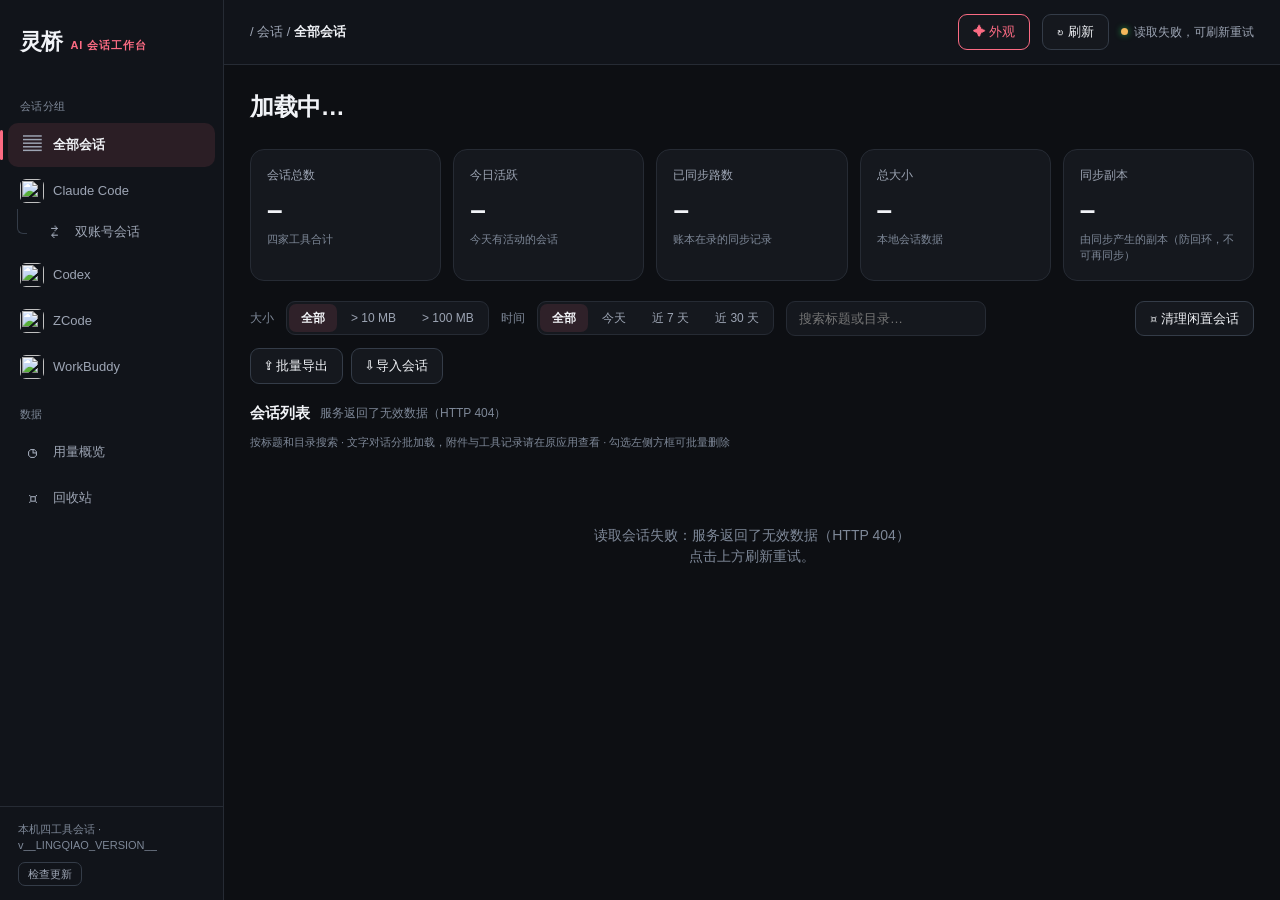
==== commit ce1b518b: "会话列表支持勾选批量删除，已归档会话也可删除 - 每条会话前加勾选框，顶部出现「全选/全不选/删除所选(N)」批量操作条；   确认弹窗列出所选，调新增的 /api/delete-many 接口，逐条" ====
--- a/app/index.html
+++ b/app/index.html
@@ -306,6 +306,11 @@
   .sec-title { font-size: 15px; font-weight: 700; margin: 4px 0 10px;
     display: flex; align-items: center; gap: 10px; }
   .sec-title .hint { font-size: 12px; color: var(--text3); font-weight: 400; }
+  .sel-bar { display: flex; align-items: center; gap: 8px; margin: 0 0 8px; padding: 8px 10px;
+    background: var(--bg2, rgba(127,127,127,.08)); border-radius: 8px; }
+  .sel-bar .sel-count { font-size: 12px; color: var(--text3); margin-right: auto; }
+  .sel-btn { width: 15px; height: 15px; margin-right: 10px; accent-color: var(--accent, #0a84ff);
+    flex: none; cursor: pointer; }
   .group-label { font-size: 11px; color: var(--text3); padding: 10px 4px 4px; }
   .row {
     background: var(--card); border: 1px solid var(--border); border-radius: 12px;
@@ -642,7 +647,13 @@
     </div>
 
     <div class="sec-title">会话列表 <span class="hint" id="list-hint"></span></div>
-    <div class="hint-note">按标题和目录搜索 · 文字对话分批加载，附件与工具记录请在原应用查看</div>
+    <div class="sel-bar" id="sel-bar" style="display:none">
+      <button class="btn" id="sel-all">全选</button>
+      <button class="btn" id="sel-none">全不选</button>
+      <span class="sel-count" id="sel-count">已选 0 条</span>
+      <button class="btn danger" id="sel-delete">删除所选</button>
+    </div>
+    <div class="hint-note">按标题和目录搜索 · 文字对话分批加载，附件与工具记录请在原应用查看 · 勾选左侧方框可批量删除</div>
     <div id="list"><div class="loading">正在读取四家工具的会话…</div></div>
     </div>
 
@@ -791,7 +802,8 @@
 const GROUP_NAMES = { all: "全部会话", ...TOOL_NAMES };
 const state = { group: "all", size: "0", time: "0", q: "", data: [], counts: {}, capabilities: {},
   scanStatus: {}, listRequest: 0, listController: null, scanTimer: null,
-  pending: new Set(), hidden: new Set(), details: new Map(), trashRequest: 0, trashController: null };
+  pending: new Set(), hidden: new Set(), details: new Map(), trashRequest: 0, trashController: null,
+  selected: new Set() };
 const sessionKey = s => `${s.tool}:${s.src}`;
 const isSessionGroup = group => group === "all" || Object.hasOwn(TOOL_NAMES, group);
 function fmtSize(b) {
@@ -906,9 +918,10 @@
       for (const key of state.hidden) if (!sessions.some(s => sessionKey(s) === key)) state.hidden.delete(key);
     }
     state.data = sessions.filter(s => !state.hidden.has(sessionKey(s)));
+    for (const key of [...state.selected]) if (!state.data.some(s => sessionKey(s) === key)) state.selected.delete(key);
     state.counts = result.all_counts || {}; state.capabilities = result.capabilities || {};
     state.scanStatus = result.scan_status || { scanning: false, generation: 0 };
-    updateSummary(); renderList();
+    updateSummary(); renderList(); updateSelBar();
     serviceStatus(state.scanStatus.error ? `扫描异常：${state.scanStatus.error}` : (state.scanStatus.scanning ? "后台扫描中…" : "服务在线"), !state.scanStatus.error);
     scheduleScanPoll();
   } catch (error) {
@@ -945,8 +958,10 @@
         return `<button class="tbtn ${done ? "done" : !capability.supported ? "disabled" : busy ? "busy" : ""}" ${disabled ? "disabled" : ""} data-target="${target}" title="${esc(capability.reason).replace(/"/g, "&quot;")}">${brandIcon(target)}${busy ? "同步中…" : TOOL_NAMES[target] + (done ? " ✓" : "")}</button>`;
       }).join("") + "</div>";
     }
-    row.innerHTML = `<div class="row-head"><span class="tool-badge tb-${s.tool}">${brandIcon(s.tool)}${esc(s.tool_name)}</span><div class="row-main"><div class="row-title">${esc(s.title)}</div><div class="row-sub">${fmtTime(s.mtime)} · ${esc(s.dir)}</div></div>${syncHtml}<div class="row-size">${fmtSize(s.size)}</div><button class="exp-btn" title="导出这条会话：打成压缩包，拿到另一台电脑的灵桥里导入" ${s.missing_file ? "disabled" : ""}>导出</button><button class="del-btn" title="移入回收站" ${(state.pending.has(`delete:${key}`) || s.archived || s.kind === "subagent") ? "disabled" : ""}>🗑</button></div><div class="detail"></div>`;
-    row.querySelector(".row-head").addEventListener("click", event => { if (!event.target.closest(".sync-to") && !event.target.closest(".del-btn") && !event.target.closest(".exp-btn")) toggleDetail(s); });
+    row.innerHTML = `<div class="row-head"><input type="checkbox" class="sel-btn" title="勾选这条会话，可批量删除" ${state.selected.has(key) ? "checked" : ""} ${(s.kind === "subagent") ? "disabled" : ""}><span class="tool-badge tb-${s.tool}">${brandIcon(s.tool)}${esc(s.tool_name)}</span><div class="row-main"><div class="row-title">${esc(s.title)}</div><div class="row-sub">${fmtTime(s.mtime)} · ${esc(s.dir)}</div></div>${syncHtml}<div class="row-size">${fmtSize(s.size)}</div><button class="exp-btn" title="导出这条会话：打成压缩包，拿到另一台电脑的灵桥里导入" ${s.missing_file ? "disabled" : ""}>导出</button><button class="del-btn" title="移入回收站" ${(state.pending.has(`delete:${key}`) || s.kind === "subagent") ? "disabled" : ""}>🗑</button></div><div class="detail"></div>`;
+    row.querySelector(".row-head").addEventListener("click", event => { if (!event.target.closest(".sync-to") && !event.target.closest(".del-btn") && !event.target.closest(".exp-btn") && !event.target.closest(".sel-btn")) toggleDetail(s); });
+    const selBox = row.querySelector(".sel-btn");
+    if (selBox && !selBox.disabled) selBox.addEventListener("change", () => { if (selBox.checked) state.selected.add(key); else state.selected.delete(key); updateSelBar(); });
     row.querySelector(".exp-btn").addEventListener("click", () => withTransfer(page => page.exportSessions([s])));
     row.querySelectorAll(".tbtn:not(:disabled)").forEach(button => button.addEventListener("click", () => doSync(button, s)));
     row.querySelector(".del-btn").addEventListener("click", () => askDelete(s));
@@ -969,14 +984,52 @@
   $("#del-modal").classList.add("show");
 }
 function closeDel() { $("#del-modal").classList.remove("show"); _delTarget = null; }
+function selectableSessions() { return state.data.filter(s => !(s.kind === "subagent")); }
+function updateSelBar() {
+  const n = state.selected.size, bar = $("#sel-bar");
+  bar.style.display = n ? "flex" : "none";
+  $("#sel-count").textContent = `已选 ${n} 条`;
+  $("#sel-delete").textContent = n ? `删除所选 (${n})` : "删除所选";
+}
+$("#sel-all").addEventListener("click", () => { for (const s of selectableSessions()) state.selected.add(sessionKey(s)); renderList(); updateSelBar(); });
+$("#sel-none").addEventListener("click", () => { state.selected.clear(); renderList(); updateSelBar(); });
+$("#sel-delete").addEventListener("click", () => {
+  const items = state.data.filter(s => state.selected.has(sessionKey(s)));
+  if (!items.length) return;
+  _delTarget = items;
+  const total = items.reduce((a, s) => a + (s.size || 0), 0);
+  $("#del-body").innerHTML = `<b>批量删除 ${items.length} 条会话</b><br>` +
+    items.slice(0, 8).map(s => `${TOOL_NAMES[s.tool]} · ${esc(s.title)}`).join("<br>") +
+    (items.length > 8 ? `<br>… 另有 ${items.length - 8} 条` : "") + `<br>共 ${fmtSize(total)}`;
+  $("#del-warning").textContent = "这些会话会先备份再移入回收站，关联同步账本记录会解除，可在回收站逐条恢复。";
+  $("#del-modal").classList.add("show");
+});
 $("#del-confirm").addEventListener("click", async () => {
-  const s = _delTarget; if (!s) return;
-  const key = sessionKey(s), button = $("#del-confirm");
+  const target = _delTarget; if (!target) return;
+  const button = $("#del-confirm");
+  if (Array.isArray(target)) {
+    const items = target.map(s => ({ tool: s.tool, src: s.src }));
+    button.disabled = true; button.textContent = "正在备份并删除…";
+    try {
+      const result = await apiJson("/api/delete-many", { method: "POST", body: { items }, timeoutMs: 300000 });
+      const doneKeys = new Set((result.deleted || []).map(d => `${d.tool}:${d.src}`));
+      for (const key of doneKeys) { state.hidden.add(key); state.details.get(key)?.controller?.abort(); state.details.delete(key); state.selected.delete(key); }
+      state.data = state.data.filter(x => !doneKeys.has(sessionKey(x)));
+      updateSummary(); renderList(); updateSelBar(); closeDel();
+      const errs = (result.errors || []).length, n = result.deleted_count || doneKeys.size;
+      toast(errs ? `已删除 ${n} 条，${errs} 条失败（详见控制台）` : `已把 ${n} 条会话移入回收站，可在左侧回收站恢复`, !errs);
+      if (errs) console.warn("批量删除部分失败", result.errors);
+      loadList(true);
+    } catch (error) { toast("批量删除失败：" + error.message, false); }
+    finally { button.disabled = false; button.textContent = "移入回收站"; }
+    return;
+  }
+  const s = target, key = sessionKey(s);
   button.disabled = true; button.textContent = "正在备份并删除…"; state.pending.add(`delete:${key}`);
   try {
     await apiJson("/api/delete", { method: "POST", body: { tool: s.tool, src: s.src }, timeoutMs: 120000 });
-    state.hidden.add(key); state.details.get(key)?.controller?.abort(); state.details.delete(key);
-    state.data = state.data.filter(x => sessionKey(x) !== key); updateSummary(); renderList(); closeDel();
+    state.hidden.add(key); state.details.get(key)?.controller?.abort(); state.details.delete(key); state.selected.delete(key);
+    state.data = state.data.filter(x => sessionKey(x) !== key); updateSummary(); renderList(); updateSelBar(); closeDel();
     toast("已移入回收站，可在左侧回收站恢复"); loadList(true);
   } catch (error) { toast("删除失败：" + error.message, false); }
   finally { state.pending.delete(`delete:${key}`); button.disabled = false; button.textContent = "移入回收站"; }
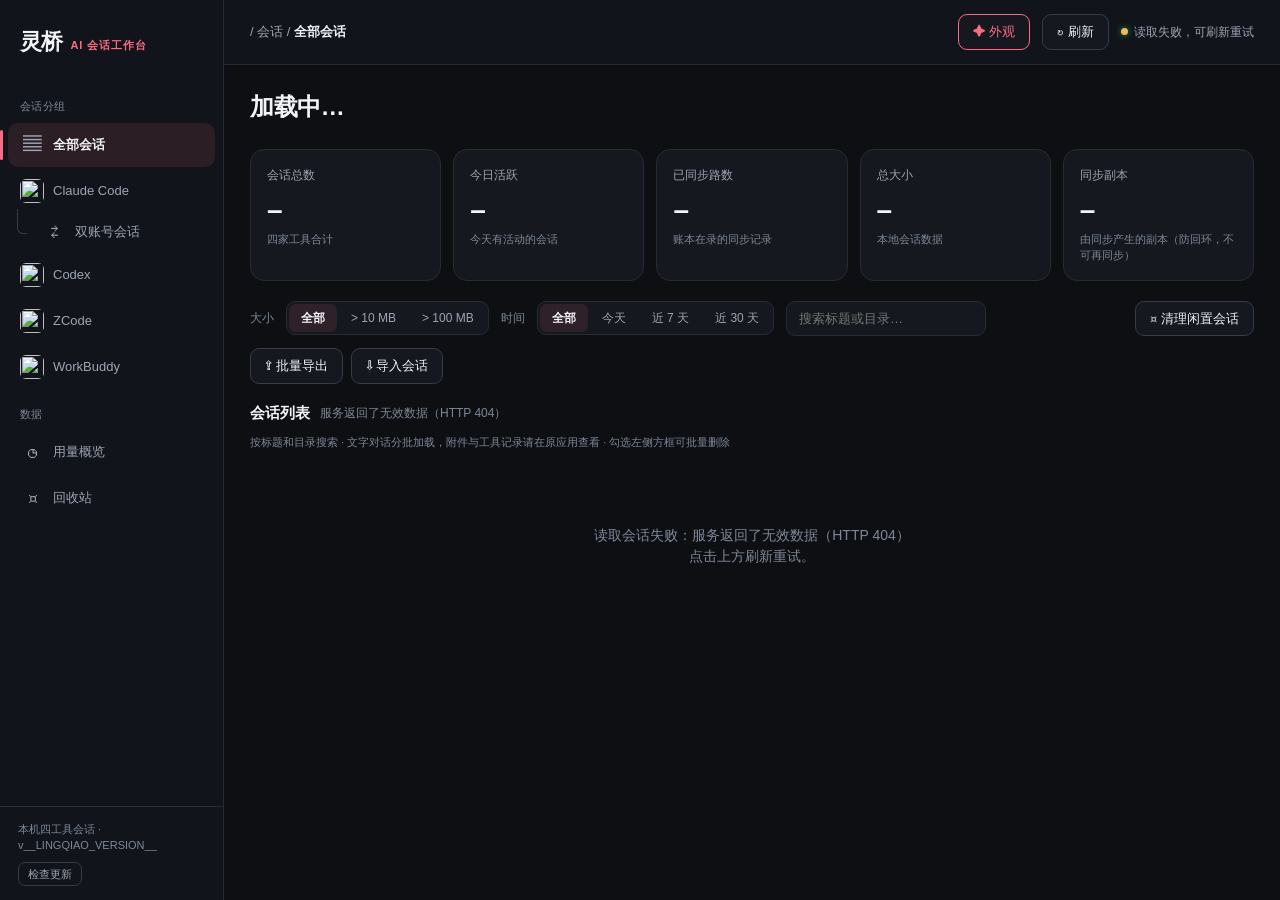
==== commit a385abe9: "回收站新增一键清空 /api/trash/empty：彻底删除回收站里所有备份（operations 里已删完/待复核的 删除记录 + trash/ 旧版遗留目录），不可恢复；sync 等其他操作的 " ====
--- a/app/index.html
+++ b/app/index.html
@@ -87,6 +87,8 @@
   .inline-error { color: #ff9f0a; font-size: 12px; margin: 8px 0; }
   .trash-row { padding: 15px 16px; display: flex; gap: 12px; align-items: center; }
   .trash-row .row-main { white-space: normal; }
+  .trash-toolbar { display: flex; align-items: center; gap: 10px; margin: 4px 0 12px; }
+  .trash-toolbar .hint { font-size: 12px; color: var(--text3); }
   body.view-usage, body.view-usage main { background: var(--bg); }
   body.view-usage .topbar { background: var(--bg2); border-bottom-color: var(--border); }
   body.view-usage .crumb, body.view-usage .status { color: var(--text2); }
@@ -671,6 +673,7 @@
     <div id="page-trash">
       <div class="headline">回收站</div>
       <div class="subline">恢复会话文件、已备份的库记录与关联同步账本。缺少必要备份的旧删除记录会显示原因。</div>
+      <div class="trash-toolbar"><button class="btn danger" id="trash-empty">🗑 一键清理回收站</button><span class="hint">彻底删除回收站里所有备份，不可恢复</span></div>
       <div id="trash-list"><div class="loading">正在读取回收站…</div></div>
     </div>
     <div id="plugin-pages"></div>
@@ -1124,6 +1127,26 @@
     $("#trash-list").innerHTML = `<div class="empty">读取回收站失败：${esc(error.message)}</div>`; serviceStatus("读取回收站失败", false);
   }
 }
+$("#trash-empty").addEventListener("click", async () => {
+  let count = 0;
+  try { const r = await apiJson("/api/trash"); count = (r.items || r.trash || r.entries || []).length; } catch {}
+  if (!count) { toast("回收站已经是空的"); return; }
+  const button = $("#trash-empty");
+  if (button.dataset.arm !== "1") {
+    button.dataset.arm = "1"; button.textContent = `再次点击确认：彻底删除 ${count} 条备份（不可恢复）`;
+    setTimeout(() => { button.dataset.arm = ""; button.textContent = "🗑 一键清理回收站"; }, 5000);
+    return;
+  }
+  button.dataset.arm = ""; button.disabled = true; button.textContent = "正在清空回收站…";
+  try {
+    const result = await apiJson("/api/trash/empty", { method: "POST", body: {}, timeoutMs: 120000 });
+    const failed = (result.failed || []).length, n = result.removed_count || 0;
+    toast(failed ? `已清空 ${n} 条，${failed} 条删除失败（详见控制台）` : `回收站已清空，彻底删除 ${n} 条备份`, !failed);
+    if (failed) console.warn("清空回收站部分失败", result.failed);
+    await loadTrash();
+  } catch (error) { toast("清空回收站失败：" + error.message, false); }
+  finally { button.disabled = false; button.textContent = "🗑 一键清理回收站"; }
+});
 /* 清理计划：预览、逐条选择与提交分开，后端再次核验后执行。 */
 const cleanupState = { plan: null, selection: null, selectedIds: new Set(), committingIds: null, request: 0, controller: null, timer: null,
   expiryTimer: null, previewing: false, running: false, polling: false, visible: false,
